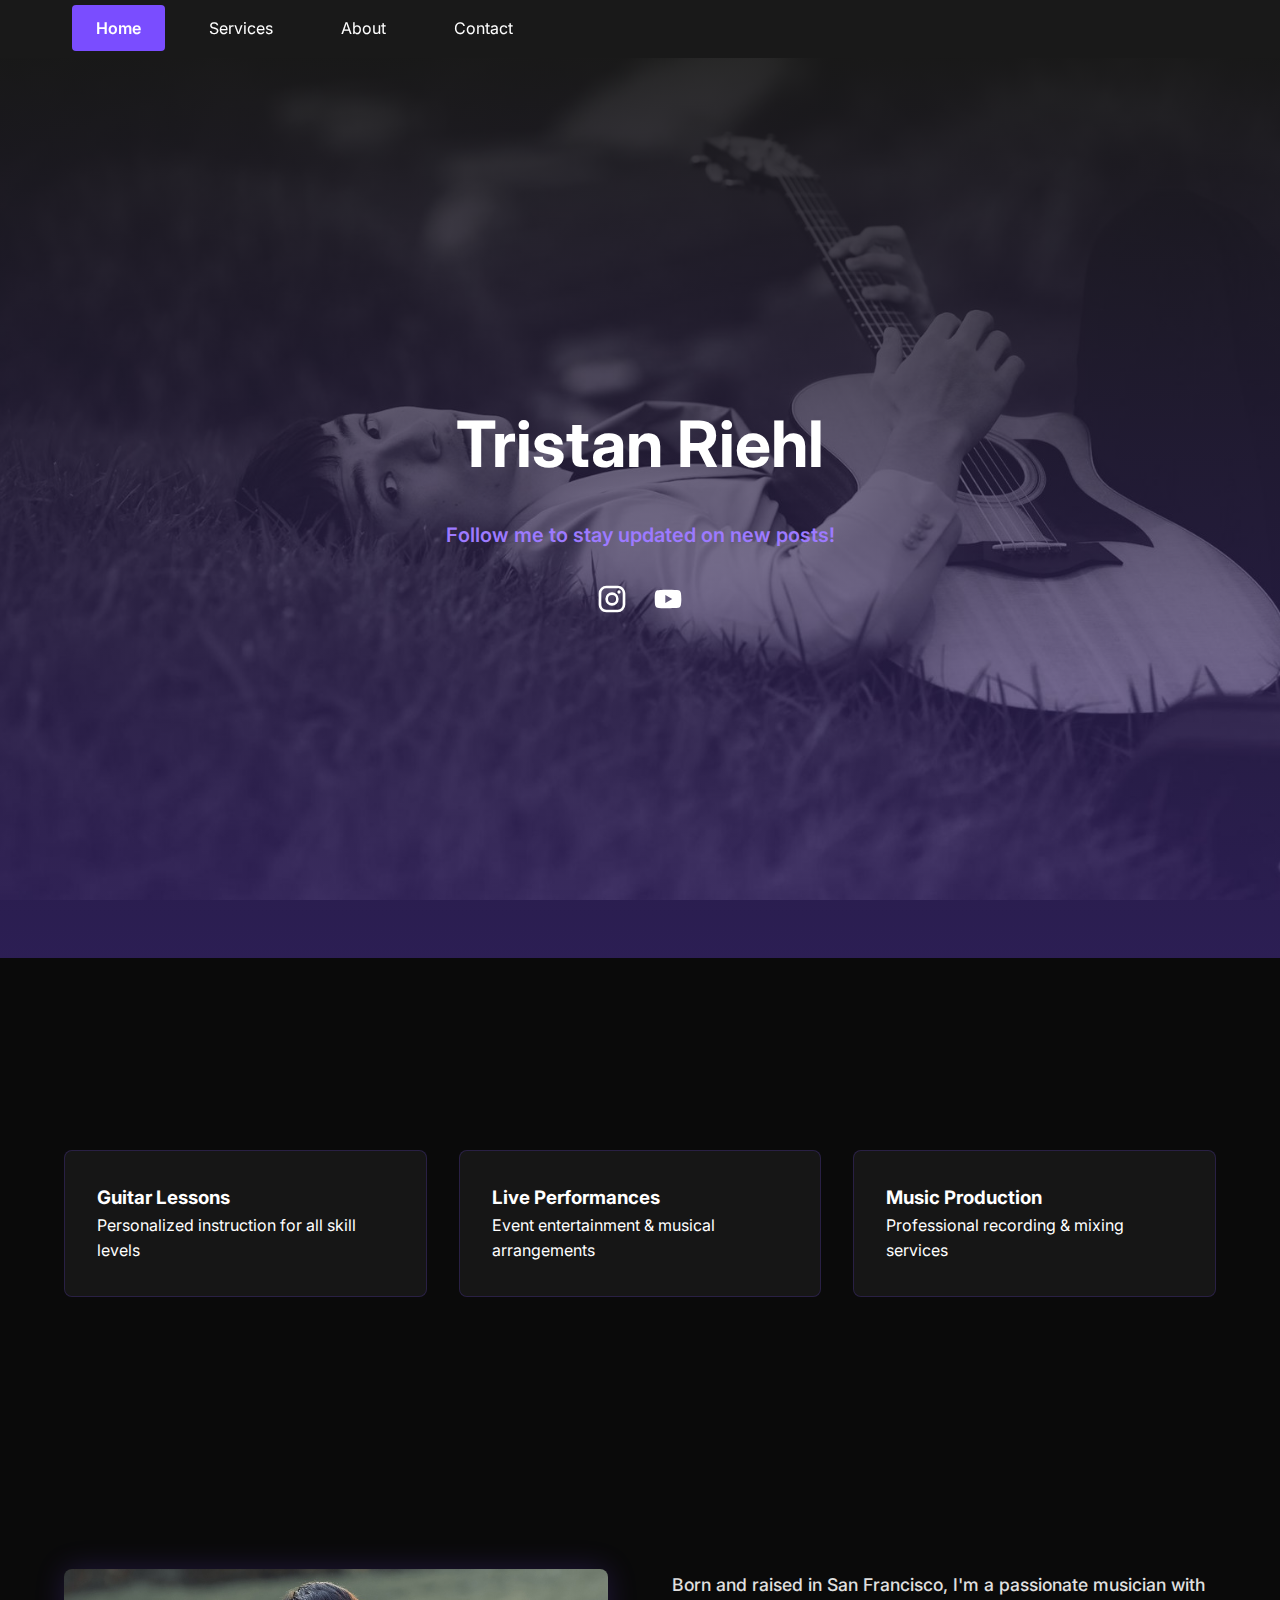
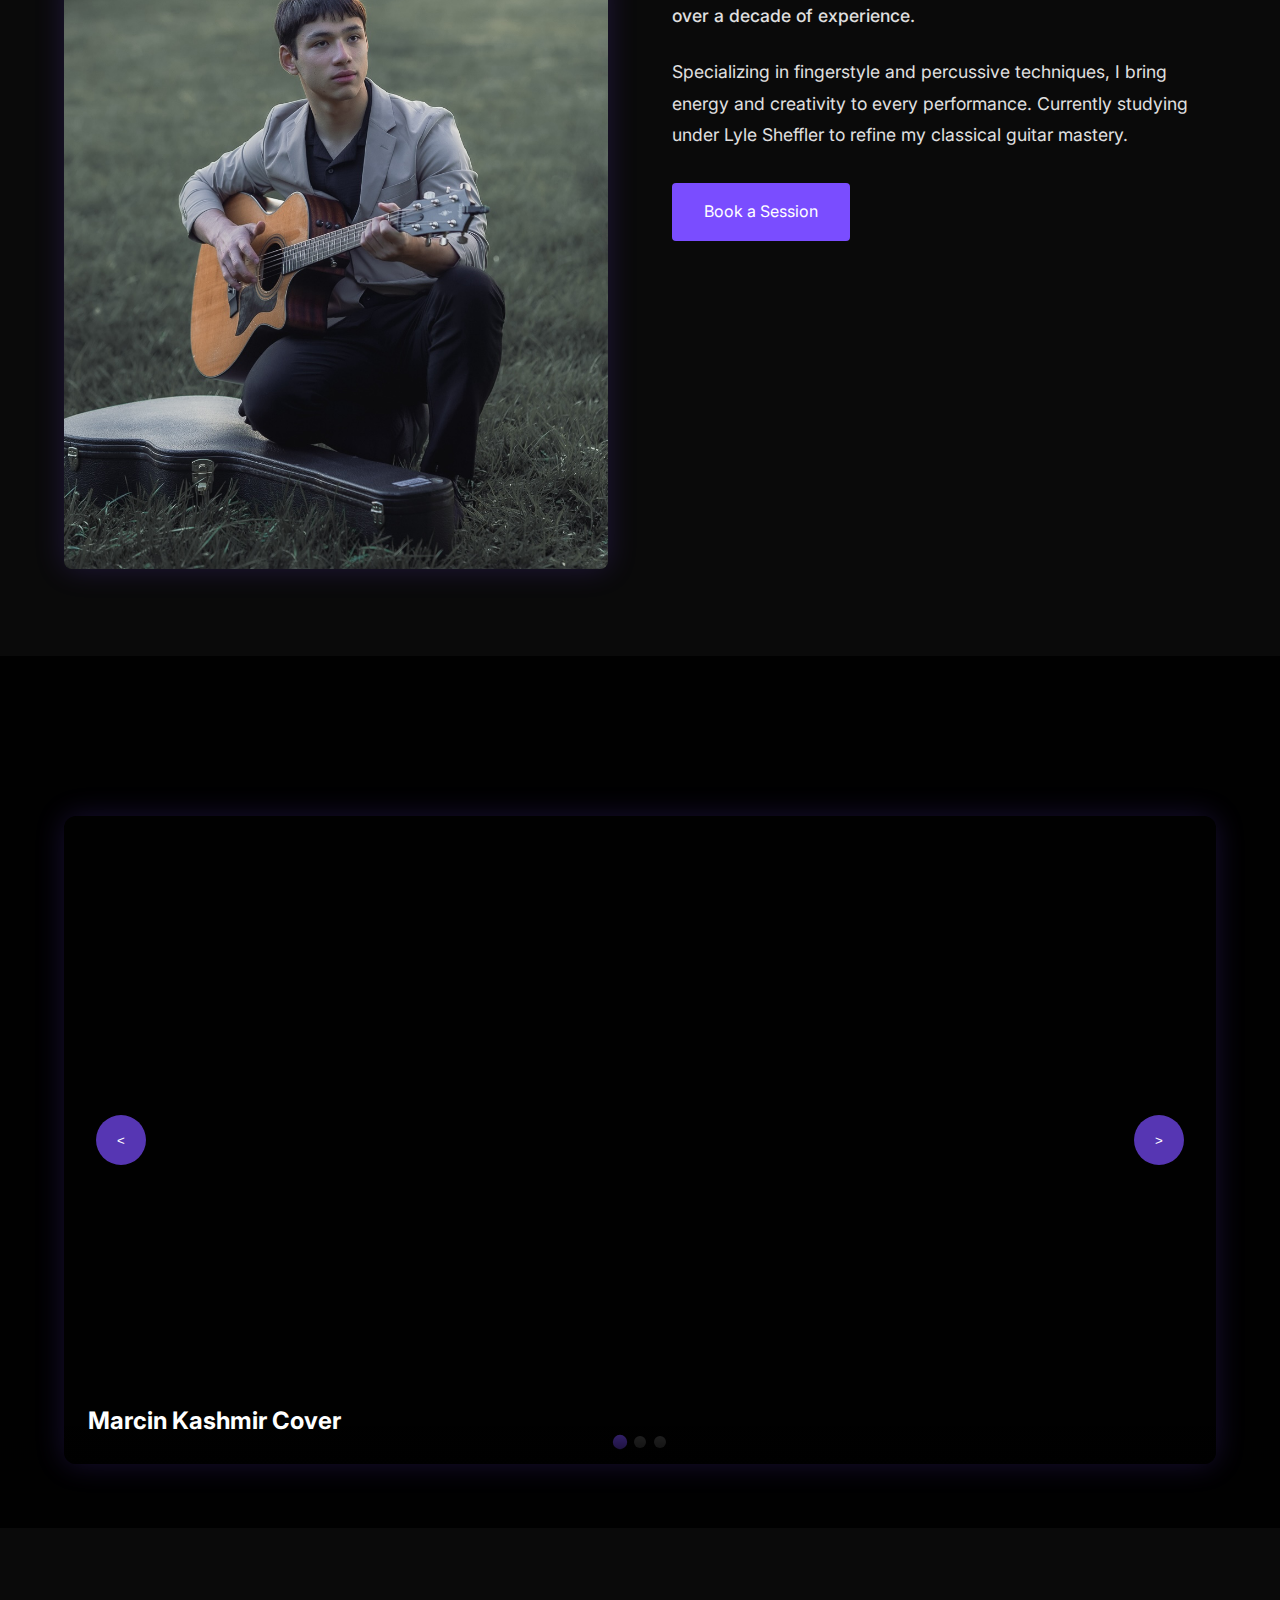
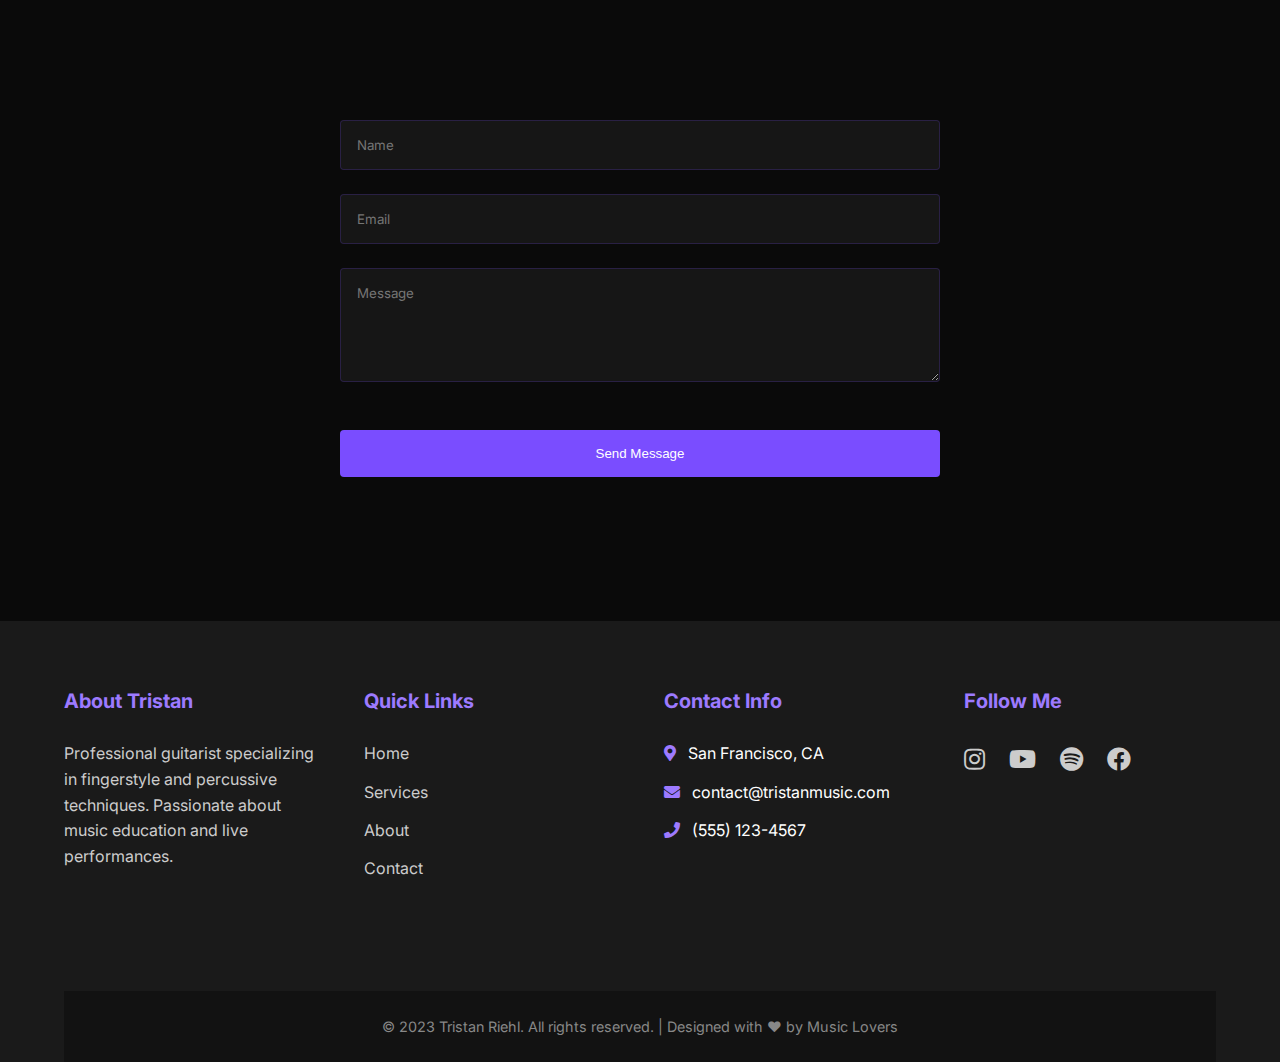
==== index.html @ ccfa89e6 "Update" ====
<!DOCTYPE html>
<html lang="en">

<head>
    <meta charset="UTF-8">
    <meta name="viewport" content="width=device-width, initial-scale=1.0">
    <title>Tristan Riehl - Professional Guitarist</title>
    <link rel="stylesheet" href="main.css">
    <link rel="preconnect" href="https://fonts.googleapis.com">
    <link rel="preconnect" href="https://fonts.gstatic.com" crossorigin>
    <link href="https://fonts.googleapis.com/css2?family=Inter:wght@300;400;600&display=swap" rel="stylesheet">
    <link rel="stylesheet" href="https://cdnjs.cloudflare.com/ajax/libs/font-awesome/5.15.4/css/all.min.css">
</head>

<body>
    <nav class="navbar">
        <a href="#home" class="active">Home</a>
        <a href="#services">Services</a>
        <a href="#about">About</a>
        <a href="#contact">Contact</a>
    </nav>

    <section id="home" class="header">
        <div class="header-content">
            <h1 class="animate-slide">Tristan Riehl</h1>
            <p class="follow-text">Follow me to stay updated on new posts!</p>
            <div class="social-links">
                <a href="#" aria-label="Instagram">
                    <svg class="social-icon" viewBox="0 0 24 24">
                        <path
                            d="M7.8 2h8.4C19.4 2 22 4.6 22 7.8v8.4a5.8 5.8 0 0 1-5.8 5.8H7.8C4.6 22 2 19.4 2 16.2V7.8A5.8 5.8 0 0 1 7.8 2m-.2 2A3.6 3.6 0 0 0 4 7.6v8.8C4 18.39 5.61 20 7.6 20h8.8a3.6 3.6 0 0 0 3.6-3.6V7.6C20 5.61 18.39 4 16.4 4zm9.65 1.5a1.25 1.25 0 1 1 0 2.5 1.25 1.25 0 0 1 0-2.5M12 7a5 5 0 0 1 5 5 5 5 0 0 1-5 5 5 5 0 0 1-5-5 5 5 0 0 1 5-5m0 2a3 3 0 0 0-3 3 3 3 0 0 0 3 3 3 3 0 0 0 3-3 3 3 0 0 0-3-3" />
                    </svg>
                </a>
                <a href="#" aria-label="YouTube">
                    <svg class="social-icon" viewBox="0 0 24 24">
                        <path
                            d="m10 15 5.19-3L10 9zm11.56-7.83c.13.47.22 1.1.28 1.9.07.8.1 1.49.1 2.09L22 12c0 2.19-.16 3.8-.44 4.83-.25.9-.83 1.48-1.73 1.73-.47.13-1.33.22-2.65.28-1.3.07-2.49.1-3.59.1L12 19c-4.19 0-6.8-.16-7.83-.44-.9-.25-1.48-.83-1.73-1.73-.13-.47-.22-1.1-.28-1.9-.07-.8-.1-1.49-.1-2.09L2 12c0-2.19.16-3.8.44-4.83.25-.9.83-1.48 1.73-1.73.47-.13 1.33-.22 2.65-.28 1.3-.07 2.49-.1 3.59-.1L12 5c4.19 0 6.8.16 7.83.44.9.25 1.48.83 1.73 1.73" />
                    </svg>
                </a>
            </div>
        </div>
    </section>

    <section id="services" class="services-section">
        <div class="section-content">
            <h2 class="animate-fade">Services</h2>
            <div class="services-grid">
                <div class="service-card">
                    <h3>Guitar Lessons</h3>
                    <p>Personalized instruction for all skill levels</p>
                </div>
                <div class="service-card">
                    <h3>Live Performances</h3>
                    <p>Event entertainment & musical arrangements</p>
                </div>
                <div class="service-card">
                    <h3>Music Production</h3>
                    <p>Professional recording & mixing services</p>
                </div>
            </div>
        </div>
    </section>

    <section id="about" class="about-section">
        <div class="section-content">
            <h2 class="animate-fade">About Me</h2>
            <div class="about-content">
                <div class="about-image">
                    <img src="src/LiveGuitar.jpg" alt="Professional Guitarist Performing">
                </div>
                <div class="about-text">
                    <p class="lead">Born and raised in San Francisco, I'm a passionate musician with over a decade of
                        experience.</p>
                    <p>Specializing in fingerstyle and percussive techniques, I bring energy and creativity to every
                        performance. Currently studying under Lyle Sheffler to refine my classical guitar mastery.</p>
                    <div class="cta-button">
                        <a href="#contact">Book a Session</a>
                    </div>
                </div>
            </div>
        </div>
    </section>

    <!-- Video Carousel Section -->
    <section class="carousel-section">
        <h2 class="section-heading">Performance Videos</h2>
        <div class="carousel-container">
            <div class="carousel-slide active">
                <div class="video-wrapper">
                    <iframe class="embedded-video" src="https://www.youtube.com/embed/yzMllYYr2EU?si=-cUeADYP3fhqumdi"
                        frameborder="0" allowfullscreen
                        allow="accelerometer; autoplay; encrypted-media; gyroscope; picture-in-picture">
                    </iframe>
                </div>
                <div class="slide-caption">
                    <h3>Marcin Kashmir Cover</h3>
                </div>
            </div>

            <div class="carousel-slide">
                <div class="video-wrapper">
                    <iframe class="embedded-video" src="https://www.youtube.com/embed/pTqiDFhpVgU?si=Qu2iM6P2HeTkHwIz"
                        frameborder="0" allowfullscreen
                        allow="accelerometer; autoplay; encrypted-media; gyroscope; picture-in-picture">
                    </iframe>
                </div>
                <div class="slide-caption">
                    <h3>Playing God School Project</h3>
                </div>
            </div>

            <div class="carousel-slide">
                <div class="video-wrapper">
                    <iframe class="embedded-video" src="https://www.youtube.com/embed/HVNc9b2Kd0c?si=pBHB2U40Aa-_kYTl"
                        frameborder="0" allowfullscreen
                        allow="accelerometer; autoplay; encrypted-media; gyroscope; picture-in-picture">
                    </iframe>
                </div>
                <div class="slide-caption">
                    <h3>Vals Venezolano No. 2 by Antonio Lauro</h3>
                </div>
            </div>

            <!-- Navigation Buttons -->
            <button class="carousel-prev">&lt;</button>
            <button class="carousel-next">&gt;</button>

            <!-- Indicators -->
            <div class="carousel-indicators">
                <span class="indicator active"></span>
                <span class="indicator"></span>
                <span class="indicator"></span>
            </div>
        </div>
    </section>

    <script>
        // Video Carousel Functionality
        let currentSlide = 0;
        const slides = document.querySelectorAll('.carousel-slide');
        const indicators = document.querySelectorAll('.indicator');

        function showSlide(n) {
            // Pause all videos
            document.querySelectorAll('.carousel-video').forEach(video => video.pause());

            slides.forEach(slide => slide.classList.remove('active'));
            indicators.forEach(indicator => indicator.classList.remove('active'));

            currentSlide = (n + slides.length) % slides.length;
            slides[currentSlide].classList.add('active');
            indicators[currentSlide].classList.add('active');

            // Autoplay current video
            const currentVideo = slides[currentSlide].querySelector('video');
            if (currentVideo) {
                currentVideo.play().catch(error => {
                    // Handle autoplay restrictions
                    console.log('Video autoplay prevented:', error);
                });
            }
        }

        document.querySelector('.carousel-prev').addEventListener('click', () => showSlide(currentSlide - 1));
        document.querySelector('.carousel-next').addEventListener('click', () => showSlide(currentSlide + 1));

        // Auto-advance only if no video is playing
        setInterval(() => {
            const activeVideo = document.querySelector('.carousel-slide.active video');
            if (!activeVideo || activeVideo.paused) {
                showSlide(currentSlide + 1);
            }
        }, 8000);

        // Add click handlers for embedded iframes
        document.querySelectorAll('.embedded-video').forEach(iframe => {
            iframe.addEventListener('click', () => {
                const src = iframe.src;
                iframe.src = src.includes('?') ? `${src}&autoplay=1` : `${src}?autoplay=1`;
            });
        });
    </script>

    <section id="contact" class="contact-section">
        <div class="section-content">
            <h2 class="animate-fade">Get in Touch</h2>
            <form class="contact-form" action="https://formspree.io/f/xovjwkre" method="POST">
                <input type="text" name="name" placeholder="Name" required>
                <input type="email" name="_replyto" placeholder="Email" required>
                <textarea name="message" placeholder="Message" rows="5" required></textarea>

                <!-- Add honeypot field for spam protection -->
                <input type="text" name="_gotcha" style="display:none">

                <!-- Add reCAPTCHA (optional but recommended) -->
                <div class="g-recaptcha" data-sitekey="6LceysoqAAAAAO_xqo1X97CfE-18qZqw8ZkL4O49"></div>

                <button type="submit">Send Message</button>

                <!-- Success/Error messages -->
                <div class="form-messages"></div>
            </form>

            <!-- Add reCAPTCHA script -->
            <script src="https://www.google.com/recaptcha/api.js" async defer></script>
            <script>// Add this to your existing script
                document.querySelector('.contact-form').addEventListener('submit', async (e) => {
                    e.preventDefault();
                    const form = e.target;
                    const messages = form.querySelector('.form-messages');
                    messages.style.display = 'none';

                    try {
                        const response = await fetch(form.action, {
                            method: 'POST',
                            body: new FormData(form),
                            headers: {
                                'Accept': 'application/json'
                            }
                        });

                        if (response.ok) {
                            form.reset();
                            messages.textContent = 'Message sent successfully!';
                            messages.classList.remove('error');
                            messages.classList.add('success');
                            messages.style.display = 'block';

                            // Reset reCAPTCHA
                            if (typeof grecaptcha !== 'undefined') {
                                grecaptcha.reset();
                            }
                        } else {
                            throw new Error('Form submission failed');
                        }
                    } catch (error) {
                        messages.textContent = 'Oops! There was a problem sending your message. Please try again.';
                        messages.classList.remove('success');
                        messages.classList.add('error');
                        messages.style.display = 'block';
                    }
                });</script>
        </div>
    </section>

    <!-- Footer -->
    <footer class="site-footer">
        <div class="footer-content">
            <div class="footer-section">
                <h4>About Tristan</h4>
                <p>Professional guitarist specializing in fingerstyle and percussive techniques. Passionate about music
                    education and live performances.</p>
            </div>

            <div class="footer-section">
                <h4>Quick Links</h4>
                <ul>
                    <li><a href="#home">Home</a></li>
                    <li><a href="#services">Services</a></li>
                    <li><a href="#about">About</a></li>
                    <li><a href="#contact">Contact</a></li>
                </ul>
            </div>

            <div class="footer-section">
                <h4>Contact Info</h4>
                <ul>
                    <li><i class="fas fa-map-marker-alt"></i> San Francisco, CA</li>
                    <li><i class="fas fa-envelope"></i> contact@tristanmusic.com</li>
                    <li><i class="fas fa-phone"></i> (555) 123-4567</li>
                </ul>
            </div>

            <div class="footer-section">
                <h4>Follow Me</h4>
                <div class="social-icons">
                    <a href="#"><i class="fab fa-instagram"></i></a>
                    <a href="#"><i class="fab fa-youtube"></i></a>
                    <a href="#"><i class="fab fa-spotify"></i></a>
                    <a href="#"><i class="fab fa-facebook"></i></a>
                </div>
            </div>
        </div>

        <div class="footer-bottom">
            <p>&copy; 2023 Tristan Riehl. All rights reserved. | Designed with ♥ by Music Lovers</p>
        </div>
    </footer>

    <!-- Carousel Script -->
    <script>
        // Basic Carousel Functionality
        let currentSlide = 0;
        const slides = document.querySelectorAll('.carousel-slide');
        const indicators = document.querySelectorAll('.indicator');

        function showSlide(n) {
            slides.forEach(slide => slide.classList.remove('active'));
            indicators.forEach(indicator => indicator.classList.remove('active'));

            currentSlide = (n + slides.length) % slides.length;
            slides[currentSlide].classList.add('active');
            indicators[currentSlide].classList.add('active');
        }

        document.querySelector('.carousel-prev').addEventListener('click', () => showSlide(currentSlide - 1));
        document.querySelector('.carousel-next').addEventListener('click', () => showSlide(currentSlide + 1));

        // Auto-advance every 5 seconds
        setInterval(() => showSlide(currentSlide + 1), 5000);
    </script>

    <!-- Add Font Awesome for icons -->
    <script>
        // Smooth scroll for navigation links
        document.querySelectorAll('a[href^="#"]').forEach(anchor => {
            anchor.addEventListener('click', function (e) {
                e.preventDefault();
                document.querySelector(this.getAttribute('href')).scrollIntoView({
                    behavior: 'smooth'
                });
            });
        });

        // Animation trigger on scroll
        const observer = new IntersectionObserver((entries) => {
            entries.forEach(entry => {
                if (entry.isIntersecting) {
                    entry.target.classList.add('animate');
                }
            });
        }, { threshold: 0.1 });

        document.querySelectorAll('.animate-fade, .animate-slide').forEach((el) => {
            observer.observe(el);
        });
    </script>
</body>

</html>
---- main.css ----
/* main.css */
:root {
    --primary-color: #1a1a1a;
    --secondary-color: #7a4dff;
    --accent-color: #9d7aff;
    --text-color: #ffffff;
    --background-dark: #0a0a0a;
    --transition-speed: 0.4s;
}

* {
    margin: 0;
    padding: 0;
    box-sizing: border-box;
}

html {
    scroll-behavior: smooth;
}

body {
    font-family: 'Inter', sans-serif;
    line-height: 1.6;
    color: var(--text-color);
    background-color: var(--background-dark);
}

.navbar {
    background-color: rgba(26, 26, 26, 0.95);
    padding: 1rem 5%;
    position: sticky;
    top: 0;
    z-index: 1000;
    backdrop-filter: blur(10px);
}

.navbar a {
    color: var(--text-color);
    text-decoration: none;
    padding: 0.8rem 1.5rem;
    margin: 0 0.5rem;
    border-radius: 4px;
    transition: all var(--transition-speed) ease;
}

.navbar a:hover {
    background-color: rgba(122, 77, 255, 0.2);
}

.navbar a.active {
    background-color: var(--secondary-color);
    font-weight: 600;
}

.header {
    background: linear-gradient(rgba(26, 26, 26, 0.9), rgba(122, 77, 255, 0.3)),
                url('src/Grassguitar.jpeg') center/cover fixed;
    height: 100vh;
    display: flex;
    align-items: center;
    justify-content: center;
    text-align: center;
}

.header-content h1 {
    font-size: 4rem;
    margin-bottom: 1.5rem;
    opacity: 0;
    transform: translateY(30px);
}

.header-content h1.animate {
    opacity: 1;
    transform: translateY(0);
    transition: all 0.8s ease-out;
}

.follow-text {
    font-size: 1.25rem;
    margin-bottom: 2rem;
    color: var(--accent-color);
    font-weight: 600;
}

.social-links {
    display: flex;
    gap: 1.5rem;
    justify-content: center;
}

.social-icon {
    width: 32px;
    height: 32px;
    fill: var(--text-color);
    transition: all var(--transition-speed) ease;
}

.social-icon:hover {
    fill: var(--secondary-color);
    transform: translateY(-3px);
}

.services-section, .about-section, .contact-section {
    padding: 5rem 5%;
}

.section-content {
    max-width: 1200px;
    margin: 0 auto;
}

h2 {
    font-size: 2.5rem;
    margin-bottom: 3rem;
    opacity: 0;
    transform: translateY(20px);
}

h2.animate {
    opacity: 1;
    transform: translateY(0);
    transition: all 0.6s ease-out 0.2s;
}

.services-grid {
    display: grid;
    grid-template-columns: repeat(auto-fit, minmax(300px, 1fr));
    gap: 2rem;
}

.service-card {
    background: rgba(255, 255, 255, 0.05);
    padding: 2rem;
    border-radius: 8px;
    border: 1px solid rgba(122, 77, 255, 0.2);
    transition: transform var(--transition-speed) ease;
}

.service-card:hover {
    transform: translateY(-5px);
}

.about-content {
    display: grid;
    grid-template-columns: 1fr 1fr;
    gap: 4rem;
}

.about-image img {
    width: 100%;
    height: 600px;
    object-fit: cover;
    border-radius: 8px;
    box-shadow: 0 0 30px rgba(122, 77, 255, 0.2);
}

.about-text p {
    margin-bottom: 1.5rem;
    font-size: 1.1rem;
    line-height: 1.8;
    color: #e0e0e0;
}

.lead {
    font-size: 1.25rem;
    font-weight: 500;
    color: var(--accent-color);
}

.cta-button {
    margin-top: 2rem;
}

.cta-button a {
    display: inline-block;
    padding: 1rem 2rem;
    background-color: var(--secondary-color);
    color: white;
    text-decoration: none;
    border-radius: 4px;
    transition: all var(--transition-speed) ease;
}

.cta-button a:hover {
    background-color: var(--accent-color);
    transform: translateY(-2px);
}

.contact-form {
    max-width: 600px;
    margin: 0 auto;
    display: flex;
    flex-direction: column;
    gap: 1.5rem;
}

.contact-form input,
.contact-form textarea {
    padding: 1rem;
    background: rgba(255, 255, 255, 0.05);
    border: 1px solid rgba(122, 77, 255, 0.2);
    color: var(--text-color);
    border-radius: 4px;
    font-family: inherit;
}

.contact-form button {
    padding: 1rem 2rem;
    background-color: var(--secondary-color);
    color: white;
    border: none;
    border-radius: 4px;
    cursor: pointer;
    transition: all var(--transition-speed) ease;
}

.contact-form button:hover {
    background-color: var(--accent-color);
    transform: translateY(-2px);
}

@media (max-width: 768px) {
    .about-content {
        grid-template-columns: 1fr;
        gap: 2rem;
    }
    
    .header-content h1 {
        font-size: 2.5rem;
    }
    
    .navbar {
        padding: 1rem;
    }
    
    .about-image img {
        height: 400px;
    }
}

/* Carousel Styles */
.carousel-section {
    padding: 4rem 5%;
    background: rgba(0, 0, 0, 0.8);
}

.section-heading {
    text-align: center;
    font-size: 2.5rem;
    margin-bottom: 2rem;
    color: var(--accent-color);
}

.carousel-container {
    max-width: 1200px;
    margin: 0 auto;
    position: relative;
    overflow: hidden;
    border-radius: 12px;
    box-shadow: 0 0 30px rgba(122, 77, 255, 0.2);
}

.carousel-slide {
    display: none;
    position: relative;
}

.carousel-slide.active {
    display: block;
}

.carousel-slide img {
    width: 100%;
    height: 600px;
    object-fit: cover;
    vertical-align: middle;
}

.slide-caption {
    position: absolute;
    bottom: 0;
    left: 0;
    right: 0;
    padding: 2rem;
    background: linear-gradient(transparent, rgba(0, 0, 0, 0.9));
    color: white;
}

.slide-caption h3 {
    font-size: 1.5rem;
    margin: 0;
}

.carousel-prev,
.carousel-next {
    position: absolute;
    top: 50%;
    transform: translateY(-50%);
    background: rgba(122, 77, 255, 0.5);
    border: none;
    color: white;
    padding: 1rem;
    cursor: pointer;
    transition: all var(--transition-speed) ease;
    width: 50px;
    height: 50px;
    border-radius: 50%;
    display: flex;
    align-items: center;
    justify-content: center;
}

.carousel-prev:hover,
.carousel-next:hover {
    background: var(--secondary-color);
}

.carousel-prev {
    left: 2rem;
}

.carousel-next {
    right: 2rem;
}

.carousel-indicators {
    position: absolute;
    bottom: 1rem;
    left: 50%;
    transform: translateX(-50%);
    display: flex;
    gap: 0.5rem;
}

.indicator {
    width: 12px;
    height: 12px;
    border-radius: 50%;
    background: rgba(255, 255, 255, 0.3);
    cursor: pointer;
    transition: all var(--transition-speed) ease;
}

.indicator.active {
    background: var(--secondary-color);
    transform: scale(1.2);
}

/* Footer Styles */
.site-footer {
    background: var(--primary-color);
    padding: 4rem 5% 0;
    margin-top: 4rem;
}

.footer-content {
    max-width: 1200px;
    margin: 0 auto;
    display: grid;
    grid-template-columns: repeat(auto-fit, minmax(250px, 1fr));
    gap: 3rem;
    padding-bottom: 3rem;
}

.footer-section h4 {
    color: var(--accent-color);
    margin-bottom: 1.5rem;
    font-size: 1.25rem;
}

.footer-section p {
    color: #cccccc;
    line-height: 1.6;
}

.footer-section ul {
    list-style: none;
    padding: 0;
}

.footer-section li {
    margin-bottom: 0.8rem;
}

.footer-section a {
    color: #cccccc;
    text-decoration: none;
    transition: color var(--transition-speed) ease;
}

.footer-section a:hover {
    color: var(--secondary-color);
}

.social-icons {
    display: flex;
    gap: 1.5rem;
    margin-top: 1rem;
}

.social-icons a {
    font-size: 1.5rem;
    color: #cccccc;
    transition: color var(--transition-speed) ease;
}

.social-icons a:hover {
    color: var(--secondary-color);
}

.footer-bottom {
    background: rgba(0, 0, 0, 0.3);
    text-align: center;
    padding: 1.5rem;
    margin-top: 3rem;
}

.footer-bottom p {
    margin: 0;
    color: #888888;
    font-size: 0.9rem;
}

.fa-map-marker-alt,
.fa-envelope,
.fa-phone {
    margin-right: 0.5rem;
    color: var(--accent-color);
}

/* Responsive Design */
@media (max-width: 768px) {
    .carousel-slide img {
        height: 400px;
    }
    
    .footer-content {
        grid-template-columns: 1fr;
        text-align: center;
    }
    
    .social-icons {
        justify-content: center;
    }
    
    .carousel-prev,
    .carousel-next {
        width: 40px;
        height: 40px;
        padding: 0.8rem;
    }
}

 /* Video Carousel Styles */
 .carousel-section {
    padding: 4rem 5%;
    background: rgba(0, 0, 0, 0.9);
}

.video-wrapper {
    position: relative;
    padding-top: 56.25%;
    /* 16:9 Aspect Ratio */
    height: 0;
    overflow: hidden;
}

.carousel-video,
.embedded-video {
    position: absolute;
    top: 0;
    left: 0;
    width: 100%;
    height: 100%;
    border: none;
}

.carousel-video {
    object-fit: cover;
}

.slide-caption {
    position: absolute;
    bottom: 0;
    left: 0;
    right: 0;
    padding: 1.5rem;
    background: linear-gradient(transparent, rgba(0, 0, 0, 0.9));
    color: white;
    z-index: 2;
}

/* Pause/Play Controls */
.video-controls {
    position: absolute;
    top: 50%;
    left: 50%;
    transform: translate(-50%, -50%);
    z-index: 3;
}

.video-controls button {
    background: rgba(122, 77, 255, 0.7);
    border: none;
    color: white;
    padding: 1rem;
    border-radius: 50%;
    cursor: pointer;
    transition: all 0.3s ease;
}

.video-controls button:hover {
    background: var(--secondary-color);
    transform: scale(1.1);
}

/* Carousel Navigation Adjustments */
.carousel-prev,
.carousel-next {
    z-index: 4;
    background: rgba(122, 77, 255, 0.7);
}

.carousel-prev:hover,
.carousel-next:hover {
    background: var(--secondary-color);
}

.form-messages {
    margin-top: 1rem;
    padding: 1rem;
    border-radius: 4px;
    display: none;
}

.form-messages.success {
    background: #d4edda;
    color: #155724;
    border: 1px solid #c3e6cb;
}

.form-messages.error {
    background: #f8d7da;
    color: #721c24;
    border: 1px solid #f5c6cb;
}
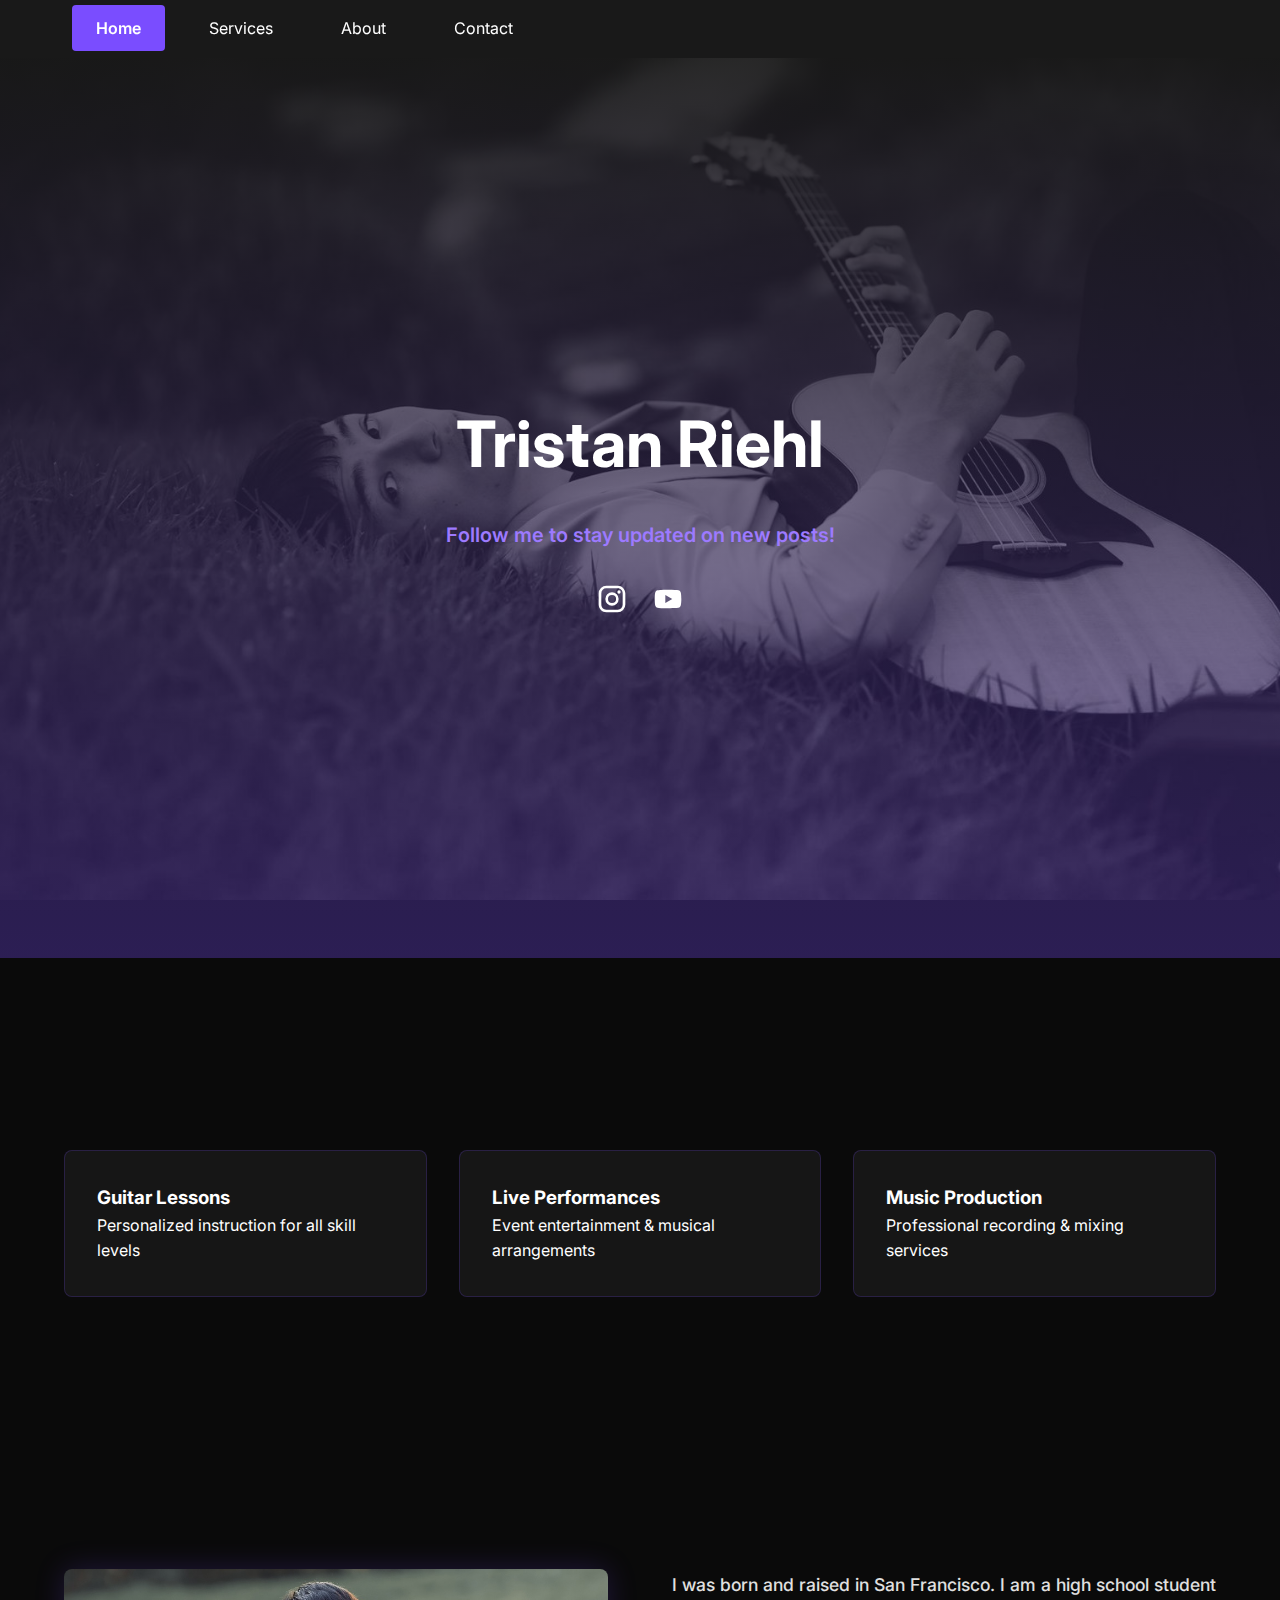
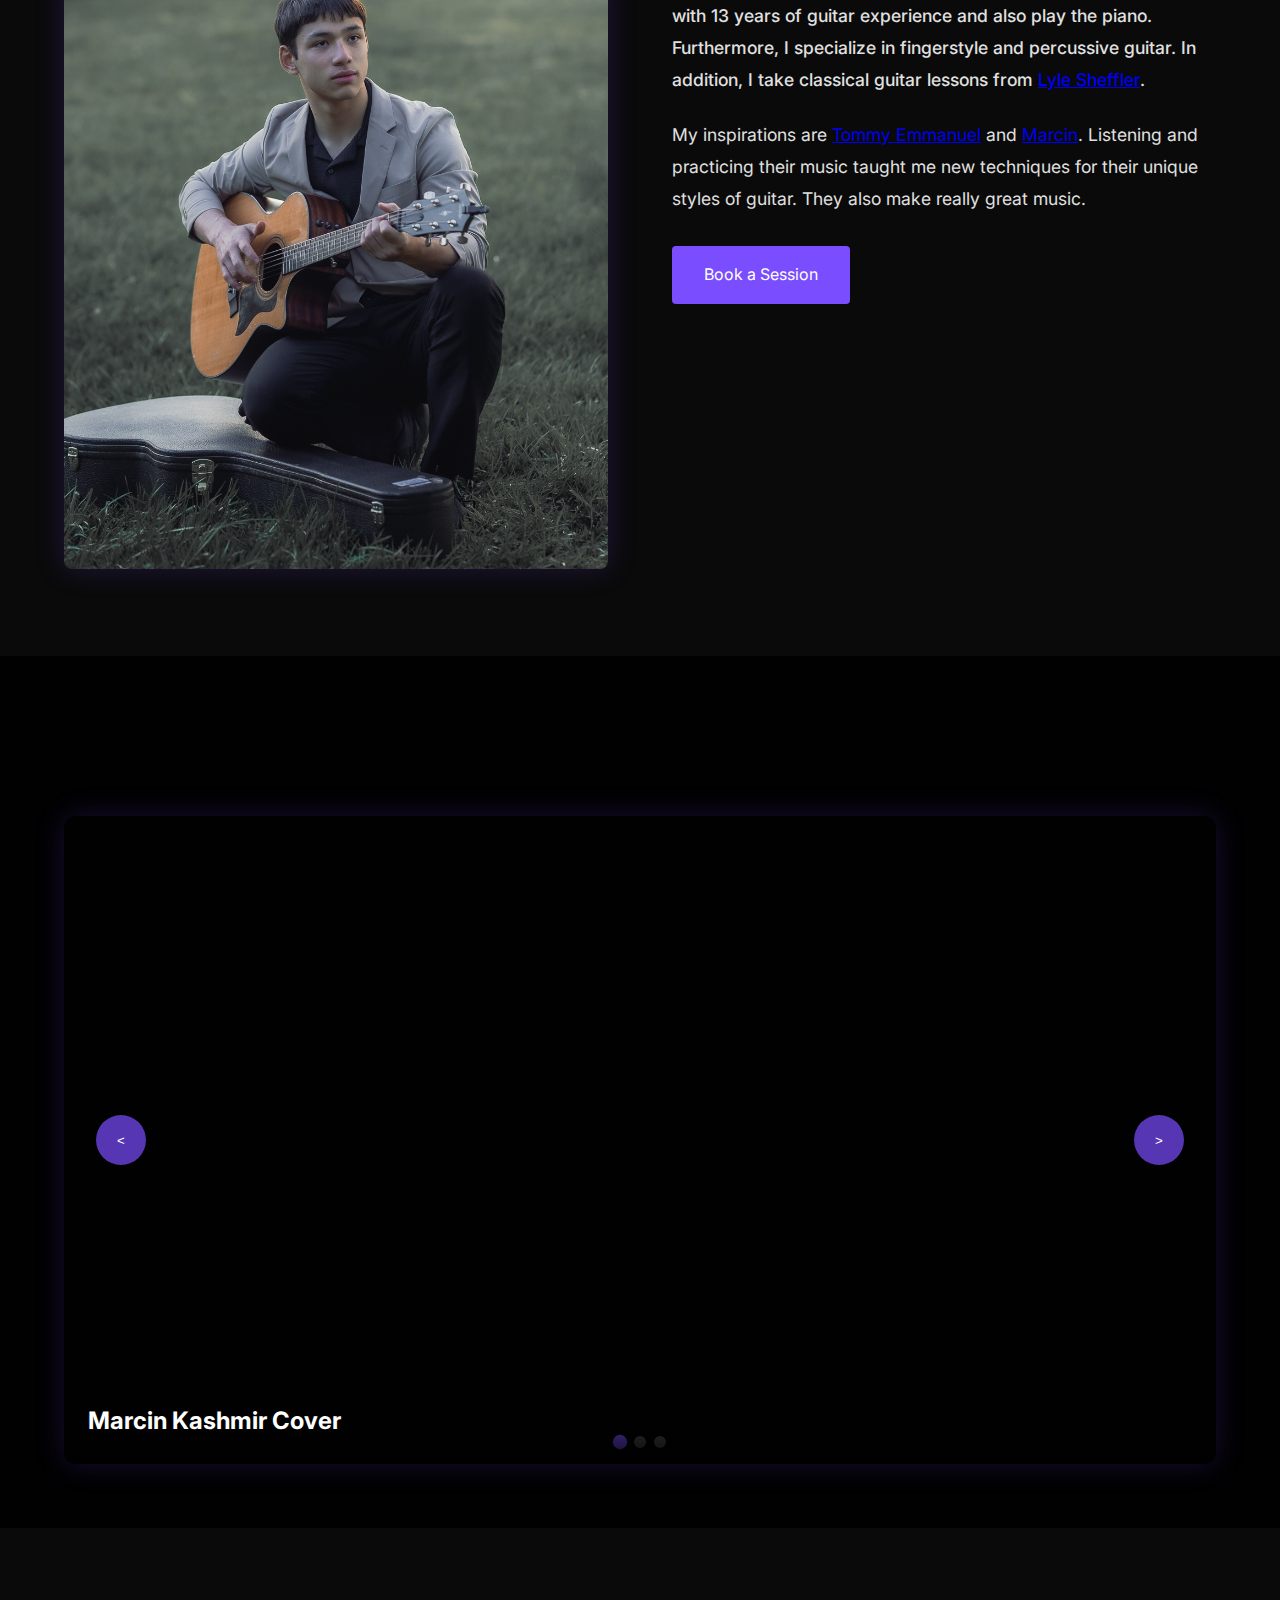
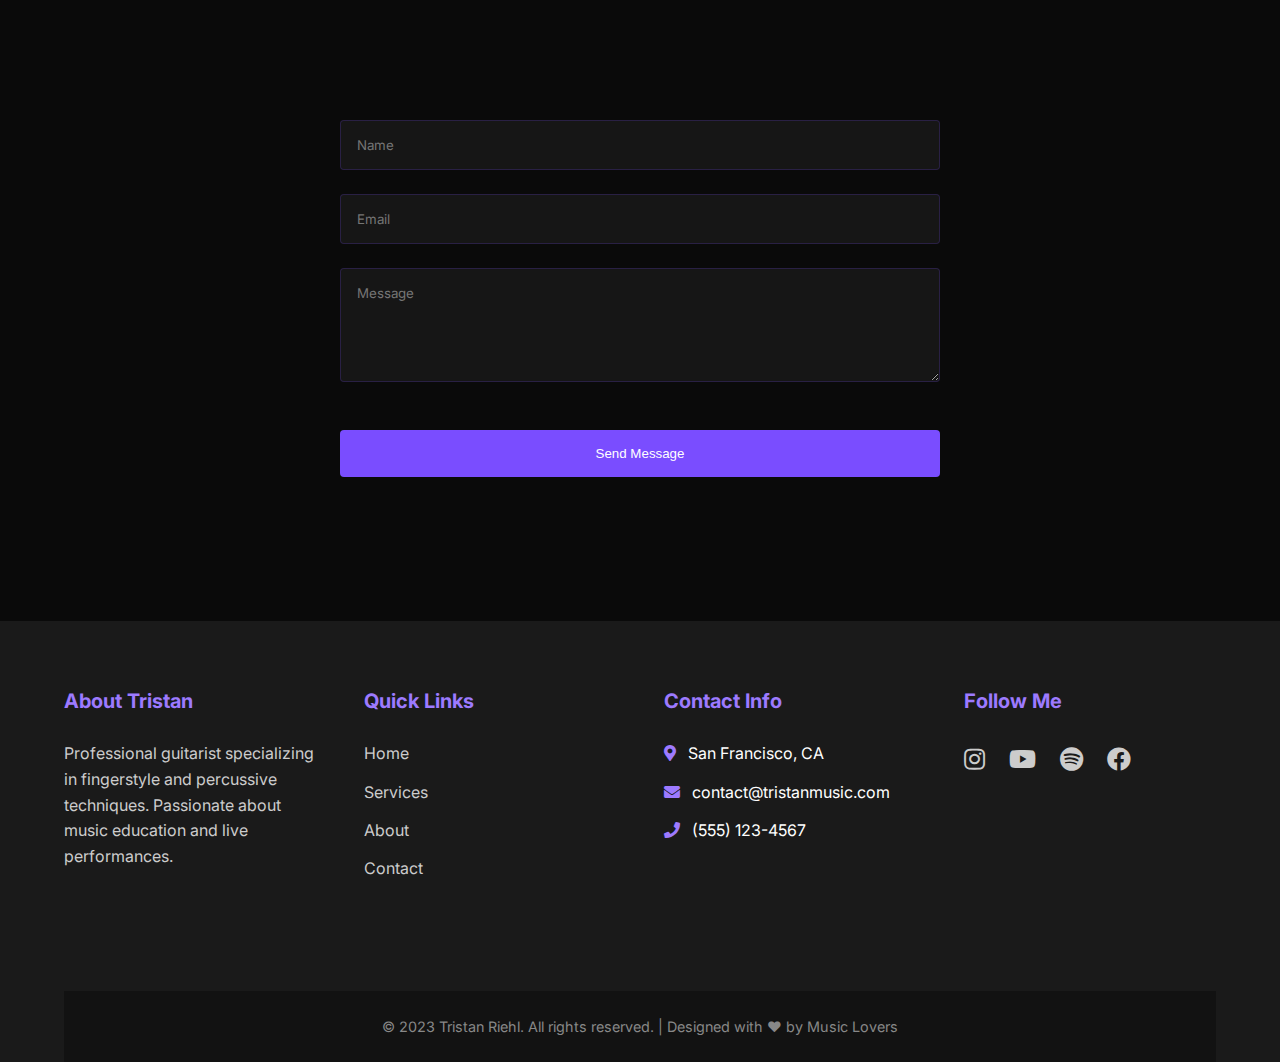
==== commit d5b8f516: "Update index.html" ====
--- a/index.html
+++ b/index.html
@@ -69,10 +69,13 @@
                     <img src="src/LiveGuitar.jpg" alt="Professional Guitarist Performing">
                 </div>
                 <div class="about-text">
-                    <p class="lead">Born and raised in San Francisco, I'm a passionate musician with over a decade of
-                        experience.</p>
-                    <p>Specializing in fingerstyle and percussive techniques, I bring energy and creativity to every
-                        performance. Currently studying under Lyle Sheffler to refine my classical guitar mastery.</p>
+                    <p class="lead">I was born and raised in San Francisco. I am a high school student with 13 years of
+                        guitar experience and also play the piano. Furthermore, I specialize in fingerstyle and
+                        percussive guitar. In addition, I take classical guitar lessons from <a href="https://lylesheffler.com/">Lyle Sheffler</a>.
+                    </p>
+                    <p>My inspirations are <a href="https://tommyemmanuel.com/">Tommy Emmanuel</a> and <a href="https://marcinofficial.com/">Marcin</a>. Listening and practicing their music taught me new
+                        techniques for their unique styles of guitar. They also make really great music.
+                    </p>
                     <div class="cta-button">
                         <a href="#contact">Book a Session</a>
                     </div>
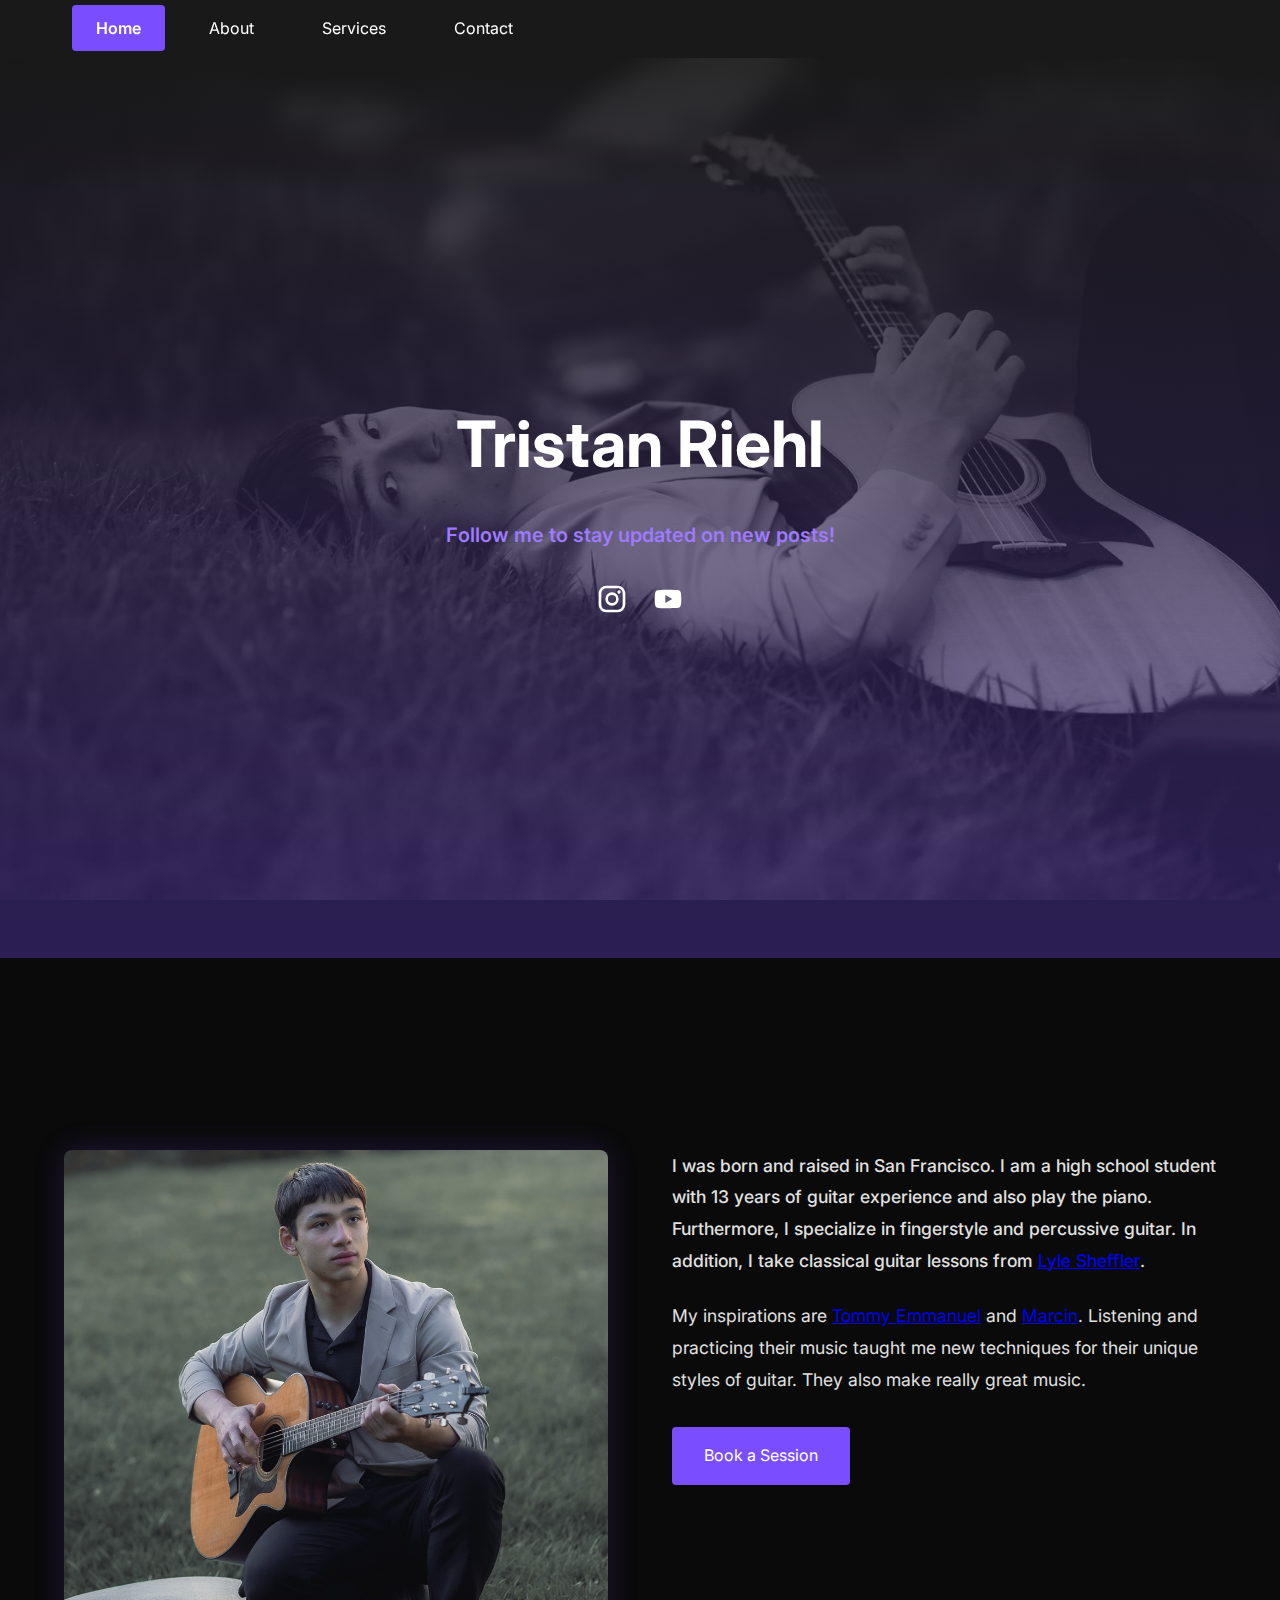
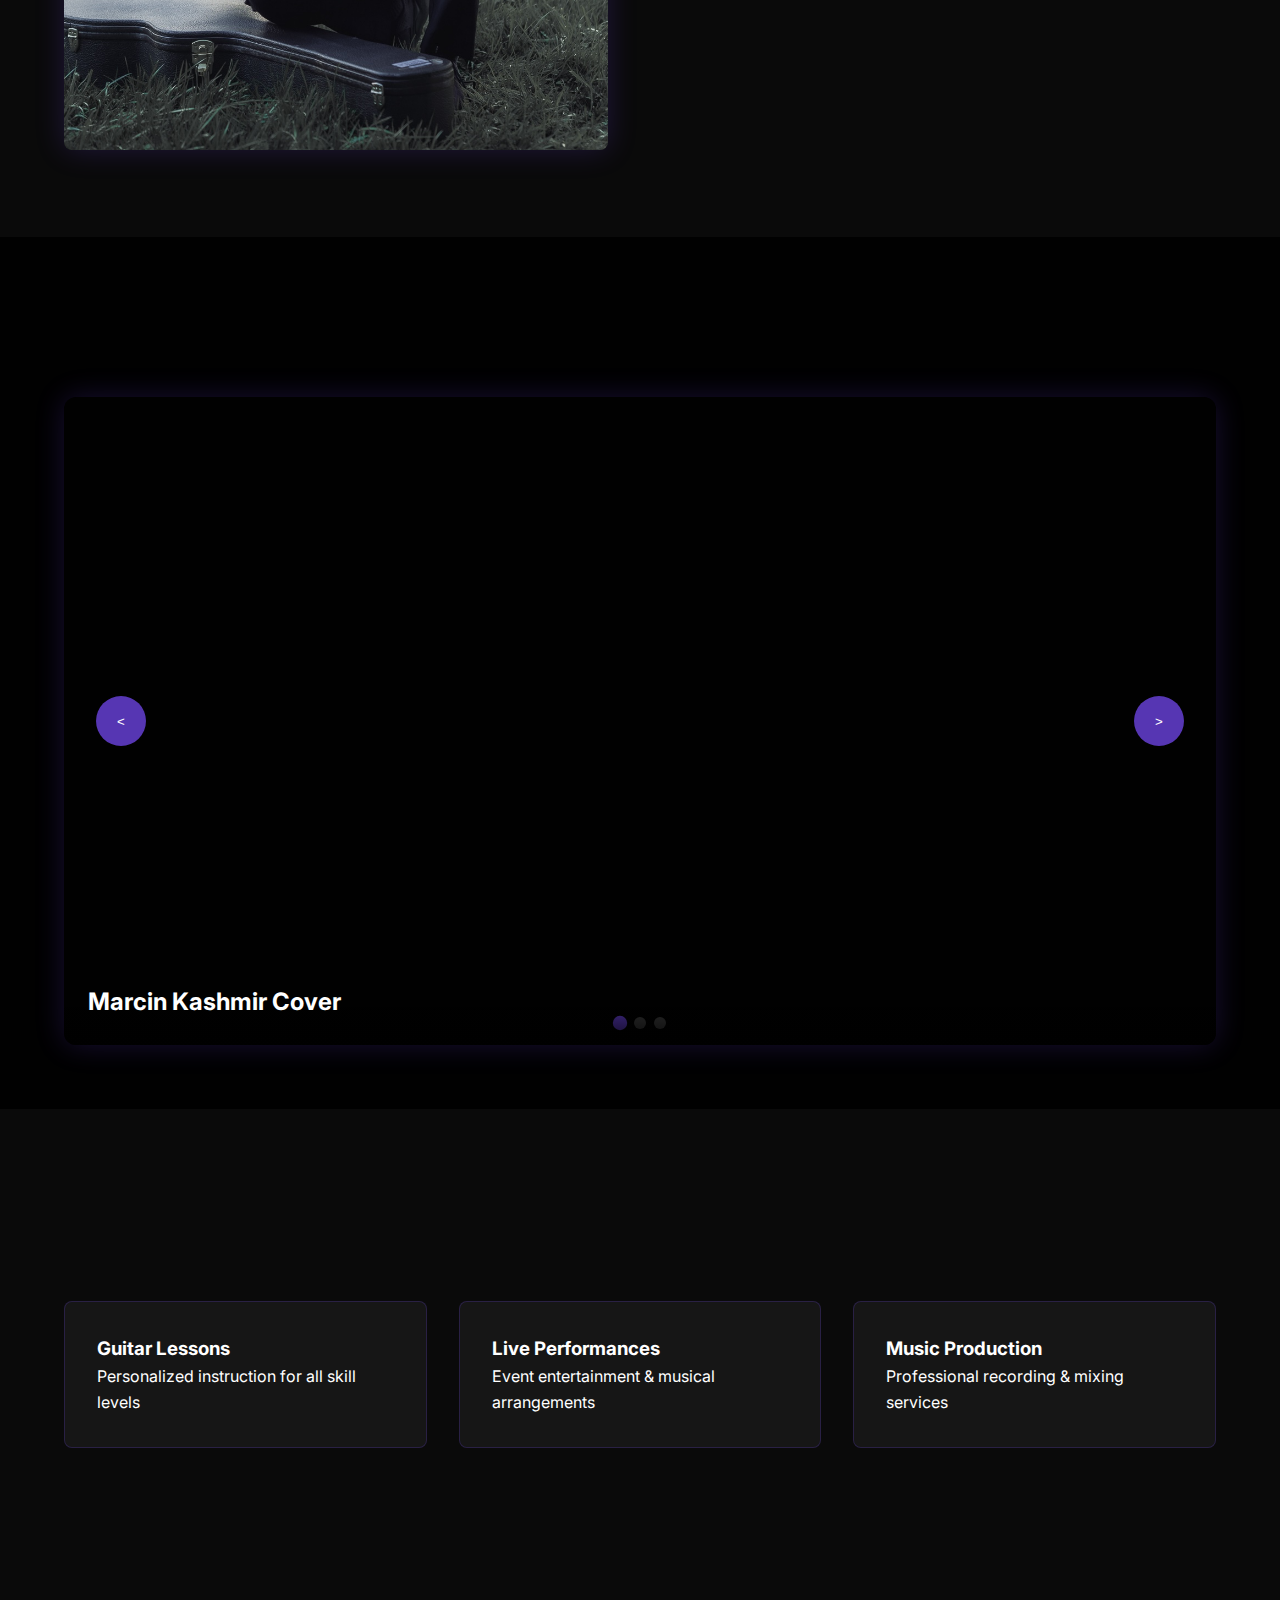
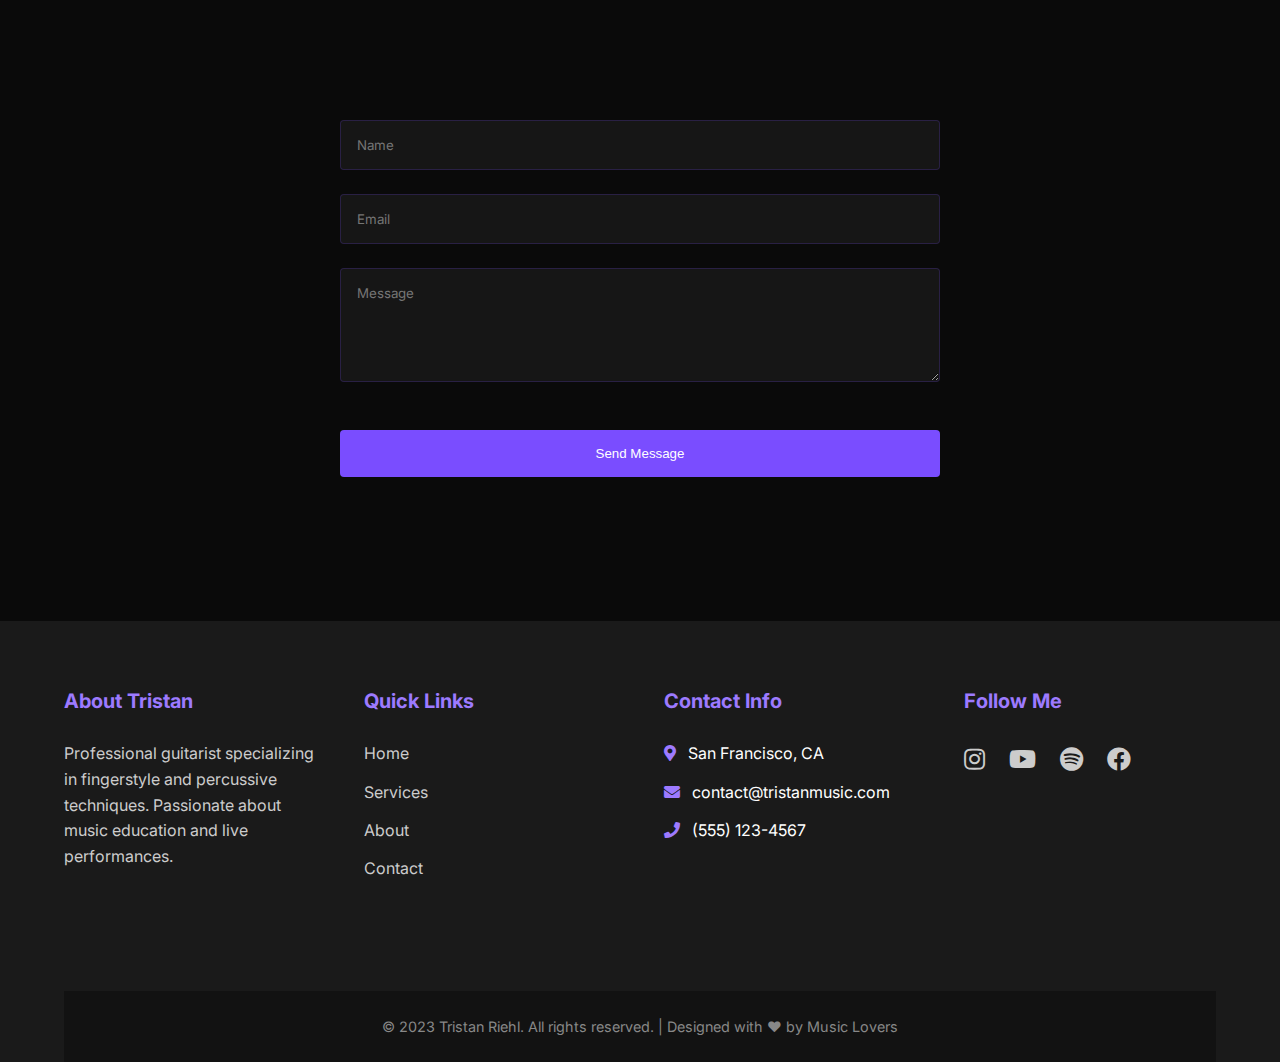
==== commit b6339ba5: "Update index.html" ====
--- a/index.html
+++ b/index.html
@@ -15,8 +15,8 @@
 <body>
     <nav class="navbar">
         <a href="#home" class="active">Home</a>
+        <a href="#about">About</a>
         <a href="#services">Services</a>
-        <a href="#about">About</a>
         <a href="#contact">Contact</a>
     </nav>
 
@@ -41,25 +41,7 @@
         </div>
     </section>
 
-    <section id="services" class="services-section">
-        <div class="section-content">
-            <h2 class="animate-fade">Services</h2>
-            <div class="services-grid">
-                <div class="service-card">
-                    <h3>Guitar Lessons</h3>
-                    <p>Personalized instruction for all skill levels</p>
-                </div>
-                <div class="service-card">
-                    <h3>Live Performances</h3>
-                    <p>Event entertainment & musical arrangements</p>
-                </div>
-                <div class="service-card">
-                    <h3>Music Production</h3>
-                    <p>Professional recording & mixing services</p>
-                </div>
-            </div>
-        </div>
-    </section>
+
 
     <section id="about" class="about-section">
         <div class="section-content">
@@ -183,6 +165,26 @@
             });
         });
     </script>
+
+<section id="services" class="services-section">
+    <div class="section-content">
+        <h2 class="animate-fade">Services</h2>
+        <div class="services-grid">
+            <div class="service-card">
+                <h3>Guitar Lessons</h3>
+                <p>Personalized instruction for all skill levels</p>
+            </div>
+            <div class="service-card">
+                <h3>Live Performances</h3>
+                <p>Event entertainment & musical arrangements</p>
+            </div>
+            <div class="service-card">
+                <h3>Music Production</h3>
+                <p>Professional recording & mixing services</p>
+            </div>
+        </div>
+    </div>
+</section>
 
     <section id="contact" class="contact-section">
         <div class="section-content">
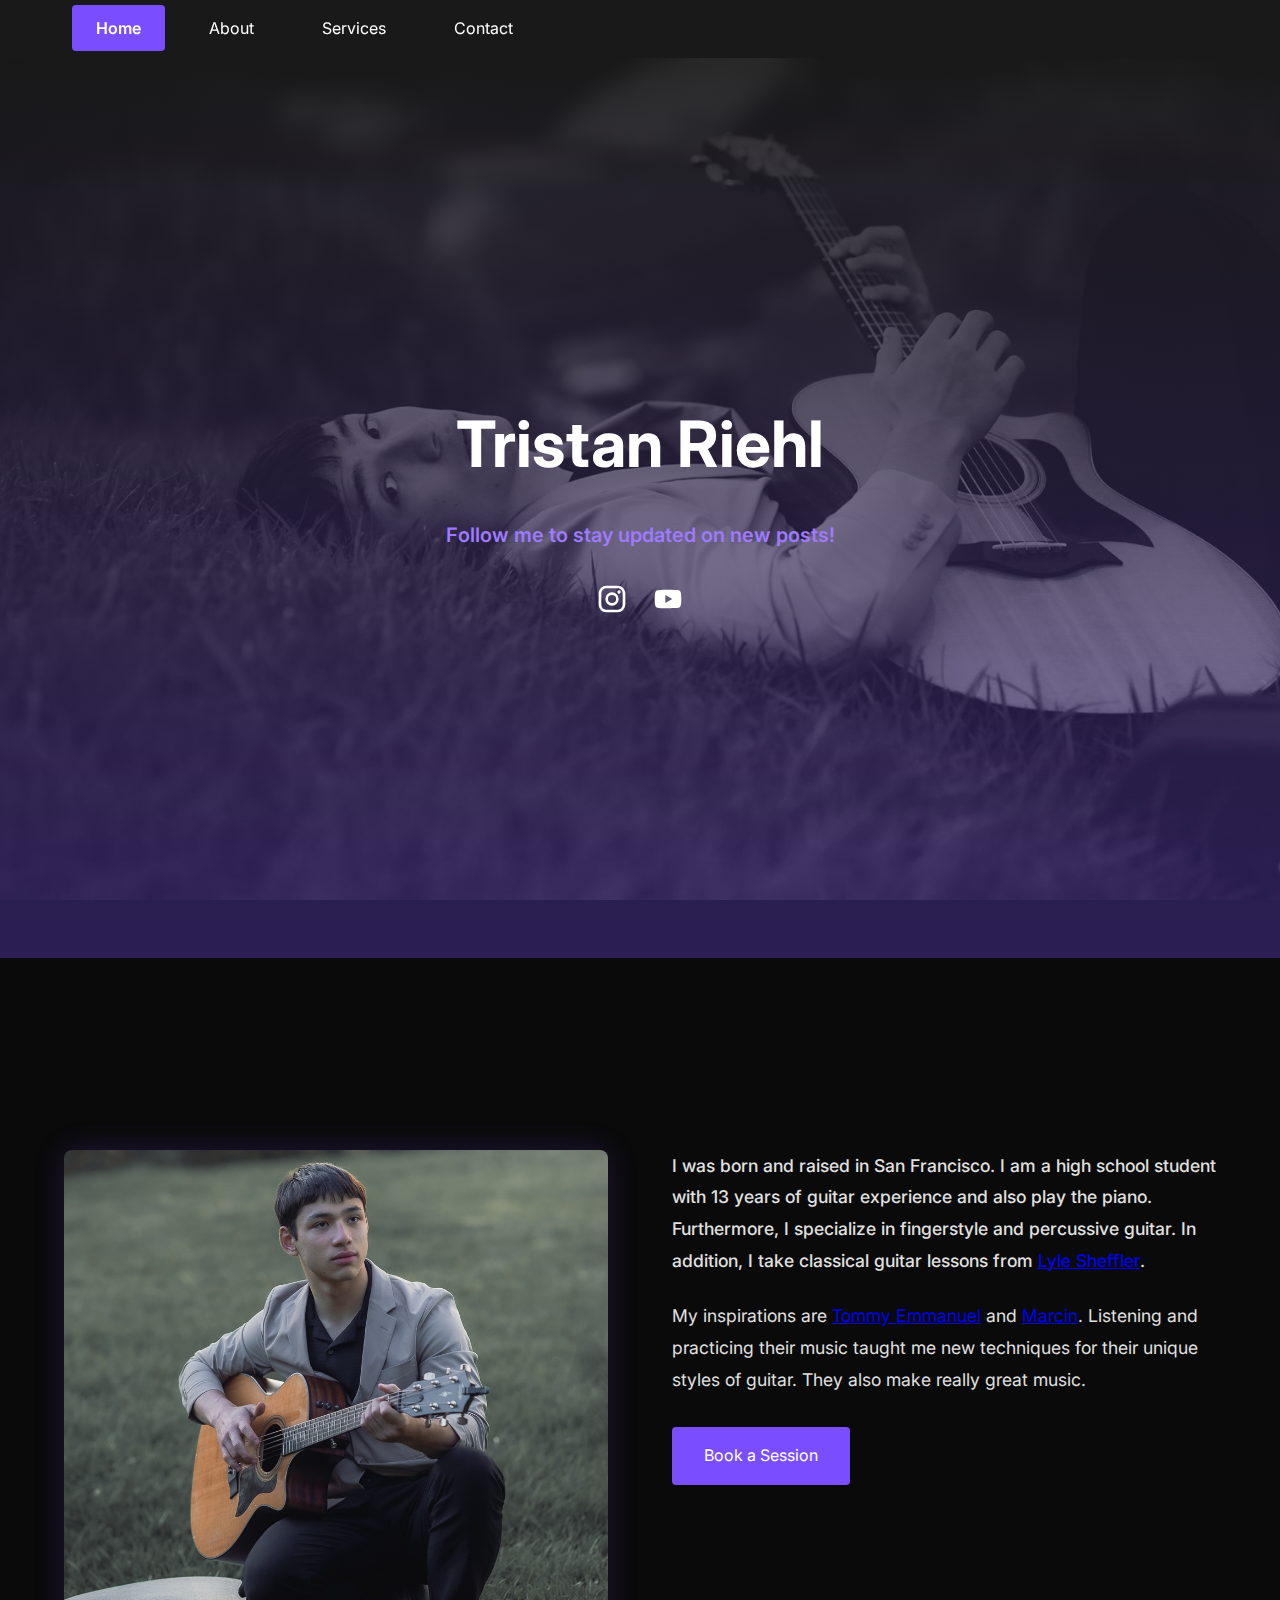
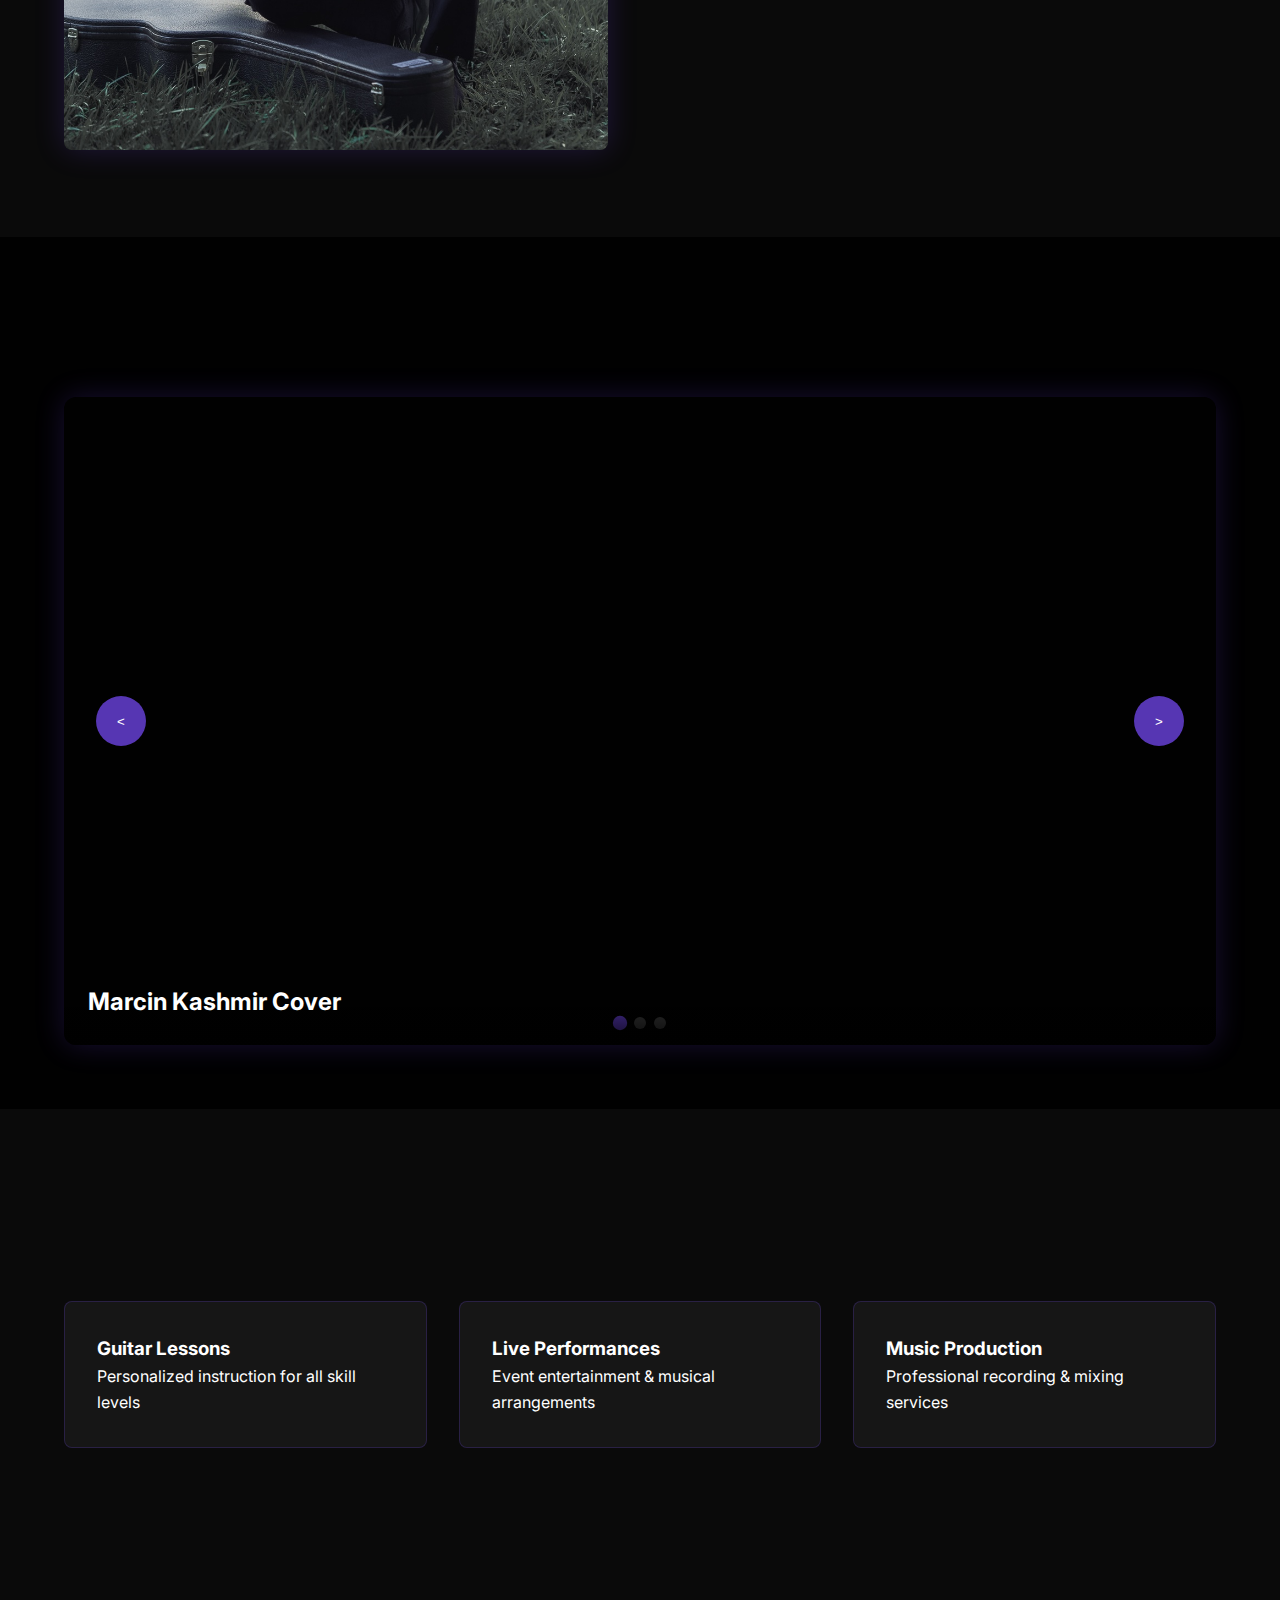
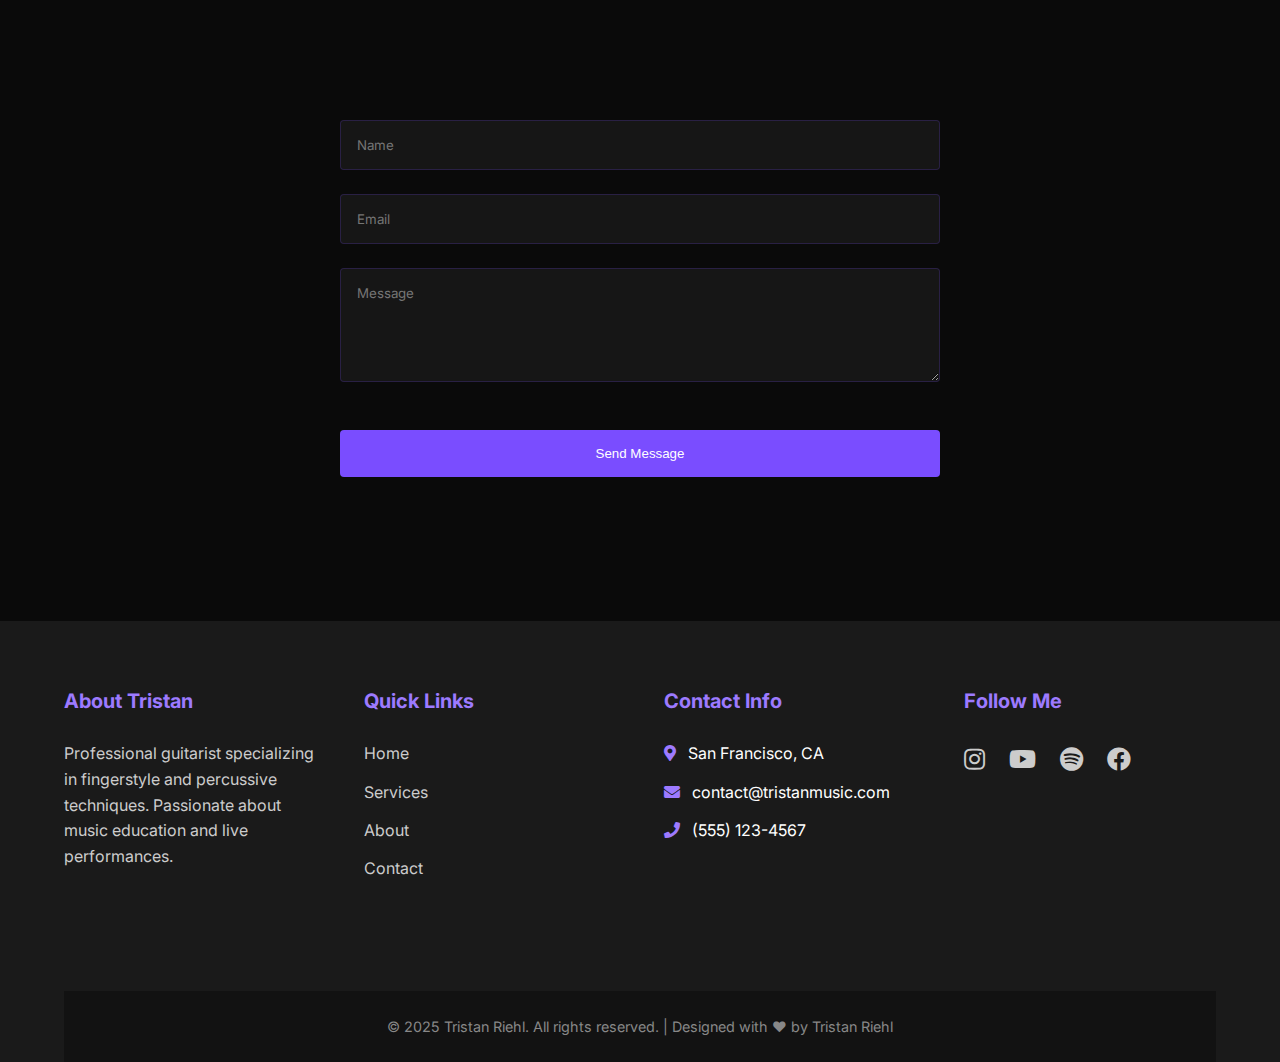
==== commit 2b0d1880: "update" ====
--- a/index.html
+++ b/index.html
@@ -4,7 +4,7 @@
 <head>
     <meta charset="UTF-8">
     <meta name="viewport" content="width=device-width, initial-scale=1.0">
-    <title>Tristan Riehl - Professional Guitarist</title>
+    <title>Tristan Riehl</title>
     <link rel="stylesheet" href="main.css">
     <link rel="preconnect" href="https://fonts.googleapis.com">
     <link rel="preconnect" href="https://fonts.gstatic.com" crossorigin>
@@ -288,7 +288,7 @@
         </div>
 
         <div class="footer-bottom">
-            <p>&copy; 2023 Tristan Riehl. All rights reserved. | Designed with ♥ by Music Lovers</p>
+            <p>&copy; 2025 Tristan Riehl. All rights reserved. | Designed with ♥ by Tristan Riehl</p>
         </div>
     </footer>
 
--- a/main.css
+++ b/main.css
@@ -543,4 +543,97 @@
     background: #f8d7da;
     color: #721c24;
     border: 1px solid #f5c6cb;
-}+}
+
+/* Add this to your main.css file */
+
+/* General styles for mobile devices */
+@media (max-width: 768px) {
+    .navbar {
+        display: flex;
+        flex-direction: column;
+        align-items: center;
+    }
+
+    .navbar a {
+        padding: 10px;
+        width: 100%;
+        text-align: center;
+    }
+
+    .header-content {
+        text-align: center;
+        padding: 20px;
+    }
+
+    .about-content {
+        flex-direction: column;
+        align-items: center;
+    }
+
+    .about-image,
+    .about-text {
+        width: 100%;
+        text-align: center;
+    }
+
+    .about-image img {
+        width: 80%;
+        margin: 0 auto;
+    }
+
+    .services-grid {
+        display: flex;
+        flex-direction: column;
+        align-items: center;
+    }
+
+    .service-card {
+        width: 100%;
+        margin-bottom: 20px;
+    }
+
+    .carousel-container {
+        width: 100%;
+        overflow: hidden;
+    }
+
+    .carousel-slide {
+        width: 100%;
+    }
+
+    .video-wrapper {
+        width: 100%;
+        padding-top: 56.25%; /* 16:9 Aspect Ratio */
+        position: relative;
+    }
+
+    .video-wrapper iframe {
+        position: absolute;
+        top: 0;
+        left: 0;
+        width: 100%;
+        height: 100%;
+    }
+
+    .contact-form input,
+    .contact-form textarea {
+        width: 100%;
+        margin-bottom: 10px;
+    }
+
+    .footer-content {
+        flex-direction: column;
+        align-items: center;
+    }
+
+    .footer-section {
+        width: 100%;
+        text-align: center;
+        margin-bottom: 20px;
+    }
+
+    .footer-bottom {
+        text-align: center;
+    }
+}
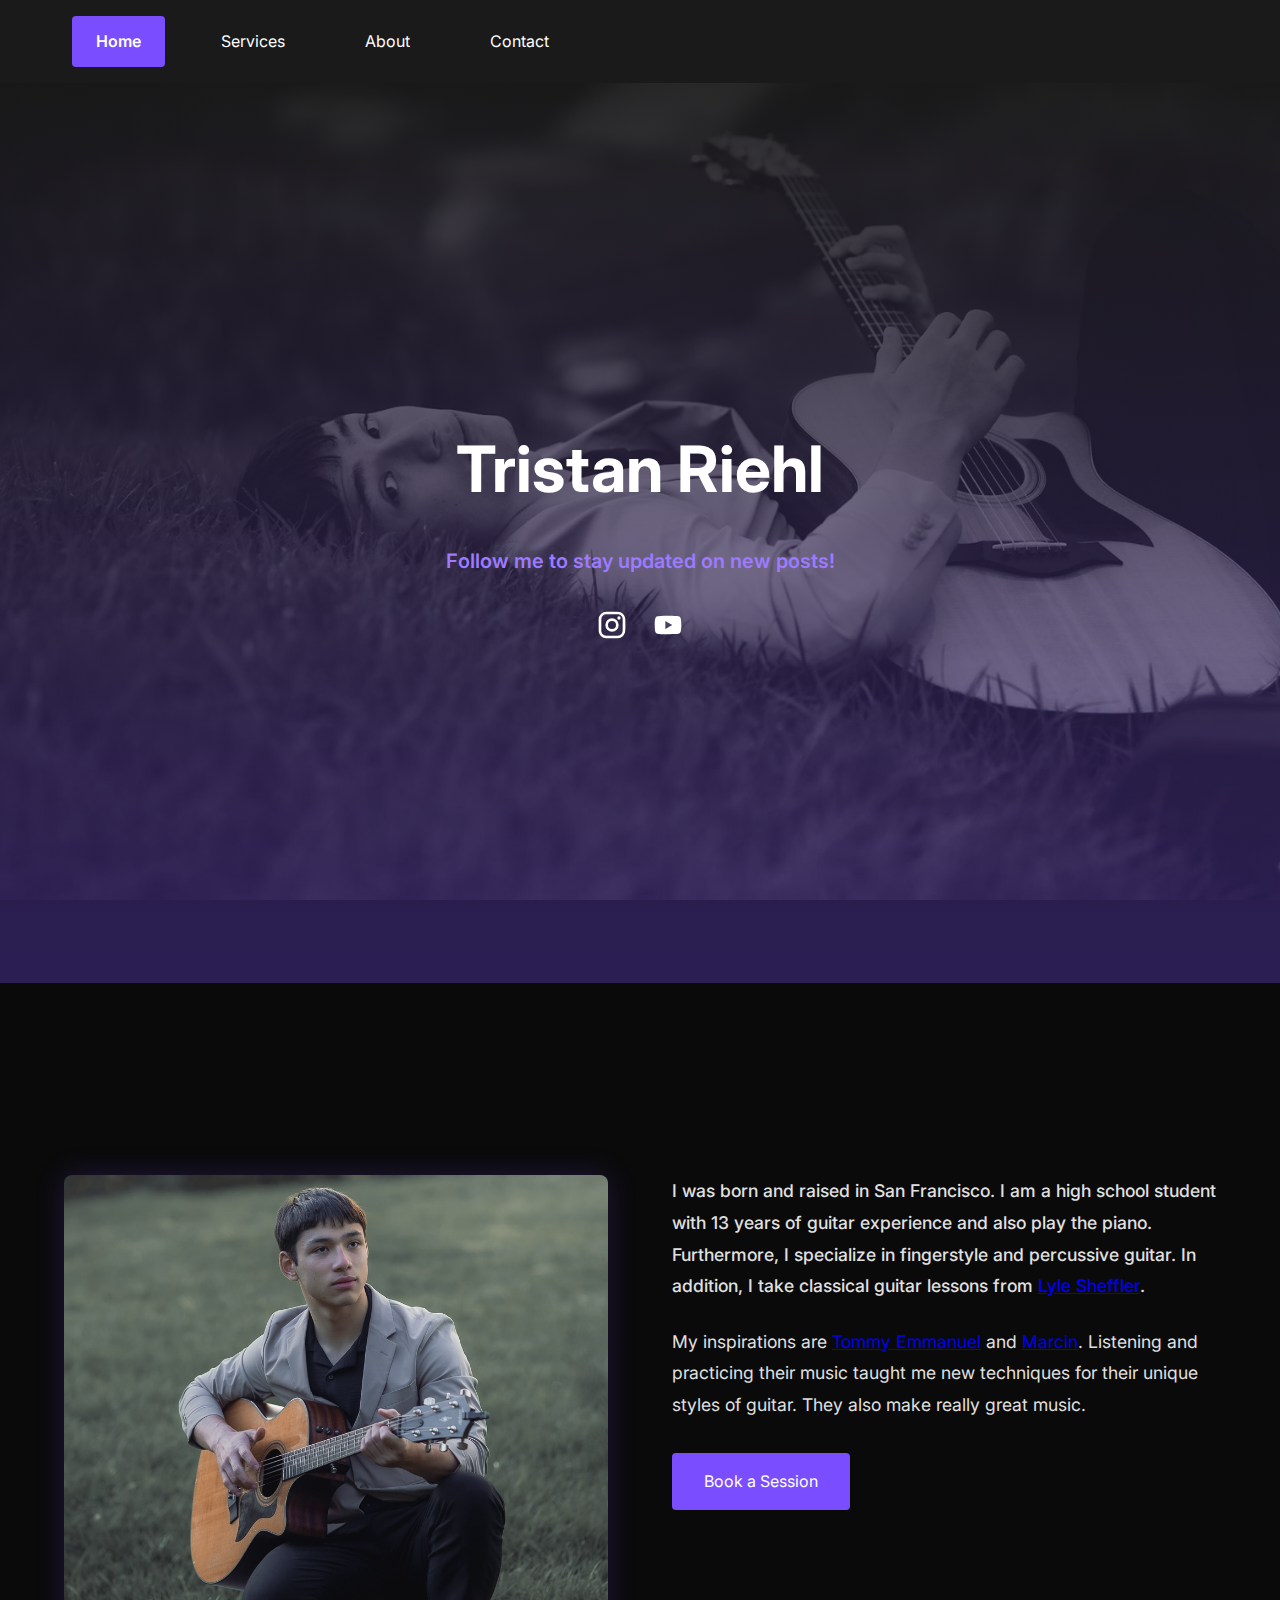
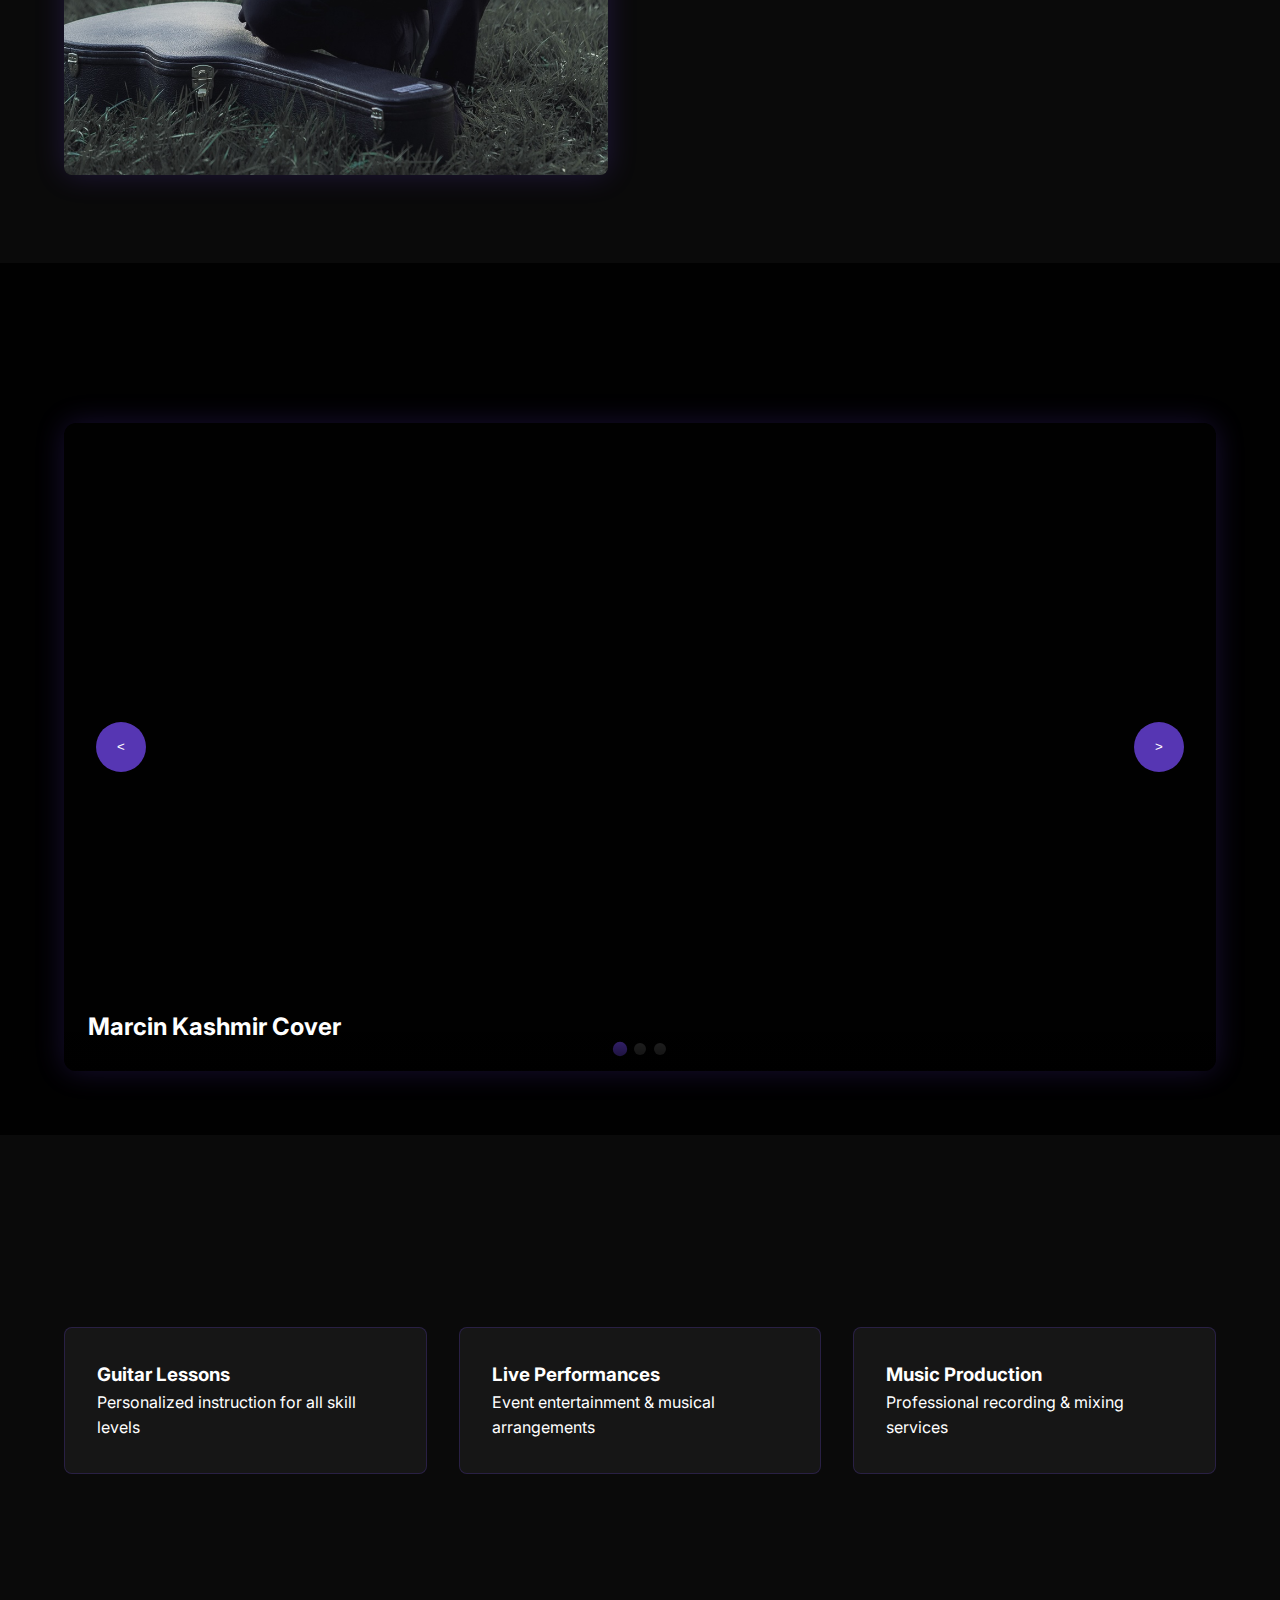
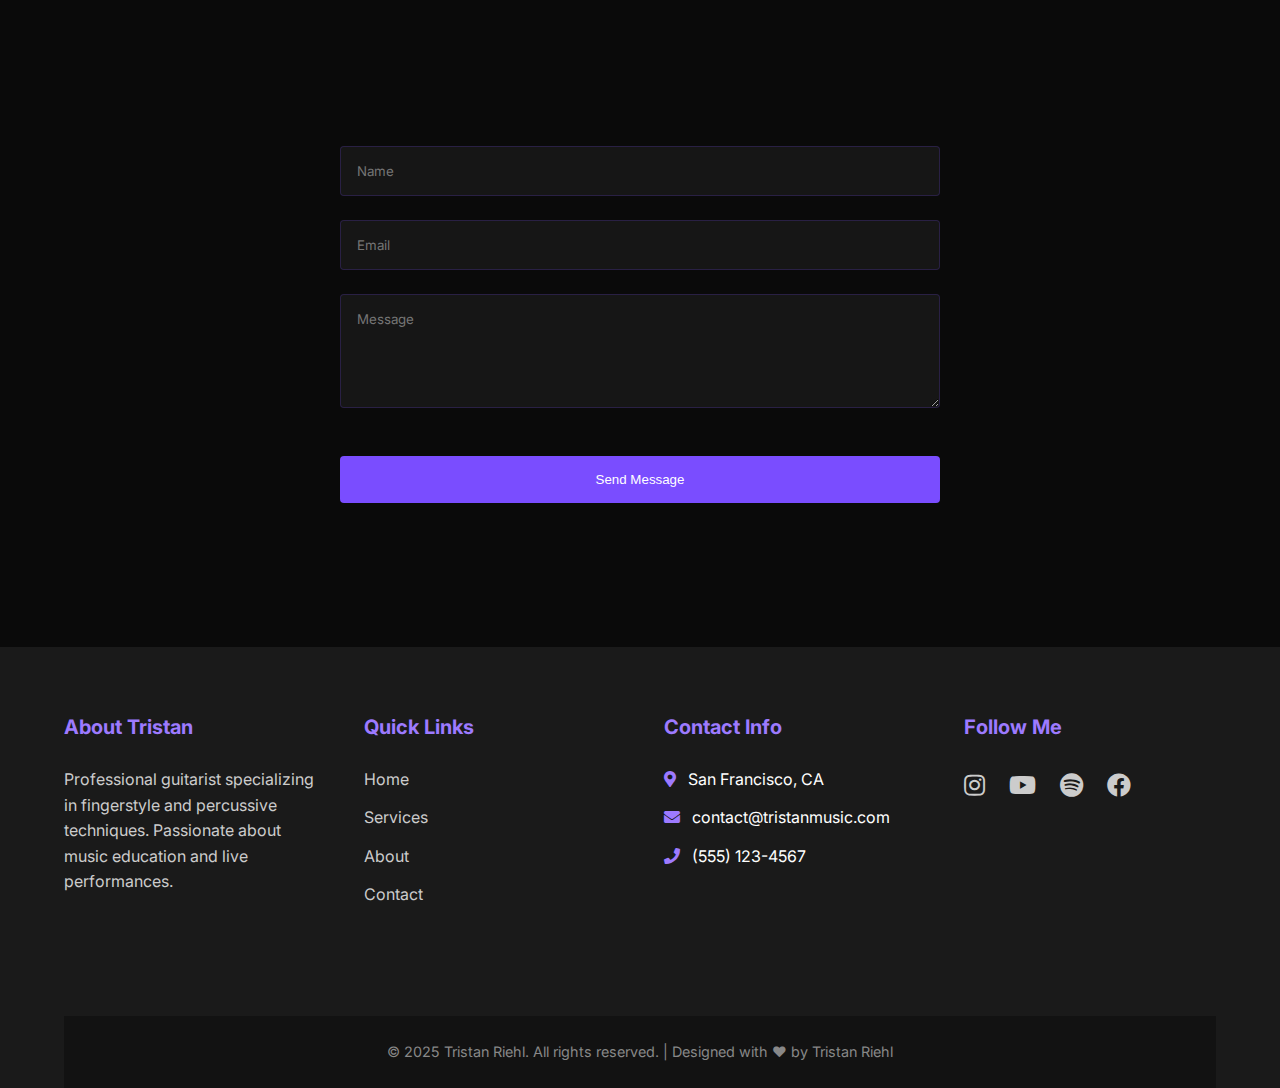
==== commit d6e55b31: "Navbar Update" ====
--- a/index.html
+++ b/index.html
@@ -1,345 +1,453 @@
 <!DOCTYPE html>
 <html lang="en">
-
-<head>
-    <meta charset="UTF-8">
-    <meta name="viewport" content="width=device-width, initial-scale=1.0">
+  <head>
+    <meta charset="UTF-8" />
+    <meta name="viewport" content="width=device-width, initial-scale=1.0" />
     <title>Tristan Riehl</title>
-    <link rel="stylesheet" href="main.css">
-    <link rel="preconnect" href="https://fonts.googleapis.com">
-    <link rel="preconnect" href="https://fonts.gstatic.com" crossorigin>
-    <link href="https://fonts.googleapis.com/css2?family=Inter:wght@300;400;600&display=swap" rel="stylesheet">
-    <link rel="stylesheet" href="https://cdnjs.cloudflare.com/ajax/libs/font-awesome/5.15.4/css/all.min.css">
-</head>
-
-<body>
+    <link rel="stylesheet" href="main.css" />
+    <link rel="preconnect" href="https://fonts.googleapis.com" />
+    <link rel="preconnect" href="https://fonts.gstatic.com" crossorigin />
+    <link
+      href="https://fonts.googleapis.com/css2?family=Inter:wght@300;400;600&display=swap"
+      rel="stylesheet"
+    />
+    <link
+      rel="stylesheet"
+      href="https://cdnjs.cloudflare.com/ajax/libs/font-awesome/5.15.4/css/all.min.css"
+    />
+  </head>
+
+  <body>
     <nav class="navbar">
-        <a href="#home" class="active">Home</a>
-        <a href="#about">About</a>
-        <a href="#services">Services</a>
-        <a href="#contact">Contact</a>
+        <!-- Hamburger Icon -->
+        <div class="hamburger" onclick="toggleMenu()">
+            <span></span>
+            <span></span>
+            <span></span>
+        </div>
+        
+        <!-- Navigation Links -->
+        <div class="nav-links">
+            <a href="#home" class="active">Home</a>
+            <a href="#services">Services</a>
+            <a href="#about">About</a>
+            <a href="#contact">Contact</a>
+        </div>
     </nav>
 
+    <script>function toggleMenu() {
+        const navLinks = document.querySelector('.nav-links');
+        const hamburger = document.querySelector('.hamburger');
+        
+        navLinks.classList.toggle('active');
+        hamburger.classList.toggle('active');
+    }
+    
+    // Close menu when clicking outside
+    document.addEventListener('click', (e) => {
+        const nav = document.querySelector('.navbar');
+        const hamburger = document.querySelector('.hamburger');
+        
+        if (!nav.contains(e.target) && !hamburger.contains(e.target)) {
+            document.querySelector('.nav-links').classList.remove('active');
+            document.querySelector('.hamburger').classList.remove('active');
+        }
+    });
+    
+    // Close menu when clicking a link
+    document.querySelectorAll('.nav-links a').forEach(link => {
+        link.addEventListener('click', () => {
+            document.querySelector('.nav-links').classList.remove('active');
+            document.querySelector('.hamburger').classList.remove('active');
+        });
+    });</script>
+
     <section id="home" class="header">
-        <div class="header-content">
-            <h1 class="animate-slide">Tristan Riehl</h1>
-            <p class="follow-text">Follow me to stay updated on new posts!</p>
-            <div class="social-links">
-                <a href="#" aria-label="Instagram">
-                    <svg class="social-icon" viewBox="0 0 24 24">
-                        <path
-                            d="M7.8 2h8.4C19.4 2 22 4.6 22 7.8v8.4a5.8 5.8 0 0 1-5.8 5.8H7.8C4.6 22 2 19.4 2 16.2V7.8A5.8 5.8 0 0 1 7.8 2m-.2 2A3.6 3.6 0 0 0 4 7.6v8.8C4 18.39 5.61 20 7.6 20h8.8a3.6 3.6 0 0 0 3.6-3.6V7.6C20 5.61 18.39 4 16.4 4zm9.65 1.5a1.25 1.25 0 1 1 0 2.5 1.25 1.25 0 0 1 0-2.5M12 7a5 5 0 0 1 5 5 5 5 0 0 1-5 5 5 5 0 0 1-5-5 5 5 0 0 1 5-5m0 2a3 3 0 0 0-3 3 3 3 0 0 0 3 3 3 3 0 0 0 3-3 3 3 0 0 0-3-3" />
-                    </svg>
-                </a>
-                <a href="#" aria-label="YouTube">
-                    <svg class="social-icon" viewBox="0 0 24 24">
-                        <path
-                            d="m10 15 5.19-3L10 9zm11.56-7.83c.13.47.22 1.1.28 1.9.07.8.1 1.49.1 2.09L22 12c0 2.19-.16 3.8-.44 4.83-.25.9-.83 1.48-1.73 1.73-.47.13-1.33.22-2.65.28-1.3.07-2.49.1-3.59.1L12 19c-4.19 0-6.8-.16-7.83-.44-.9-.25-1.48-.83-1.73-1.73-.13-.47-.22-1.1-.28-1.9-.07-.8-.1-1.49-.1-2.09L2 12c0-2.19.16-3.8.44-4.83.25-.9.83-1.48 1.73-1.73.47-.13 1.33-.22 2.65-.28 1.3-.07 2.49-.1 3.59-.1L12 5c4.19 0 6.8.16 7.83.44.9.25 1.48.83 1.73 1.73" />
-                    </svg>
-                </a>
+      <div class="header-content">
+        <h1 class="animate-slide">Tristan Riehl</h1>
+        <p class="follow-text">Follow me to stay updated on new posts!</p>
+        <div class="social-links">
+          <a href="#" aria-label="Instagram">
+            <svg class="social-icon" viewBox="0 0 24 24">
+              <path
+                d="M7.8 2h8.4C19.4 2 22 4.6 22 7.8v8.4a5.8 5.8 0 0 1-5.8 5.8H7.8C4.6 22 2 19.4 2 16.2V7.8A5.8 5.8 0 0 1 7.8 2m-.2 2A3.6 3.6 0 0 0 4 7.6v8.8C4 18.39 5.61 20 7.6 20h8.8a3.6 3.6 0 0 0 3.6-3.6V7.6C20 5.61 18.39 4 16.4 4zm9.65 1.5a1.25 1.25 0 1 1 0 2.5 1.25 1.25 0 0 1 0-2.5M12 7a5 5 0 0 1 5 5 5 5 0 0 1-5 5 5 5 0 0 1-5-5 5 5 0 0 1 5-5m0 2a3 3 0 0 0-3 3 3 3 0 0 0 3 3 3 3 0 0 0 3-3 3 3 0 0 0-3-3"
+              />
+            </svg>
+          </a>
+          <a href="#" aria-label="YouTube">
+            <svg class="social-icon" viewBox="0 0 24 24">
+              <path
+                d="m10 15 5.19-3L10 9zm11.56-7.83c.13.47.22 1.1.28 1.9.07.8.1 1.49.1 2.09L22 12c0 2.19-.16 3.8-.44 4.83-.25.9-.83 1.48-1.73 1.73-.47.13-1.33.22-2.65.28-1.3.07-2.49.1-3.59.1L12 19c-4.19 0-6.8-.16-7.83-.44-.9-.25-1.48-.83-1.73-1.73-.13-.47-.22-1.1-.28-1.9-.07-.8-.1-1.49-.1-2.09L2 12c0-2.19.16-3.8.44-4.83.25-.9.83-1.48 1.73-1.73.47-.13 1.33-.22 2.65-.28 1.3-.07 2.49-.1 3.59-.1L12 5c4.19 0 6.8.16 7.83.44.9.25 1.48.83 1.73 1.73"
+              />
+            </svg>
+          </a>
+        </div>
+      </div>
+    </section>
+
+    <section id="about" class="about-section">
+      <div class="section-content">
+        <h2 class="animate-fade">About Me</h2>
+        <div class="about-content">
+          <div class="about-image">
+            <img
+              src="src/LiveGuitar.jpg"
+              alt="Professional Guitarist Performing"
+            />
+          </div>
+          <div class="about-text">
+            <p class="lead">
+              I was born and raised in San Francisco. I am a high school student
+              with 13 years of guitar experience and also play the piano.
+              Furthermore, I specialize in fingerstyle and percussive guitar. In
+              addition, I take classical guitar lessons from
+              <a href="https://lylesheffler.com/">Lyle Sheffler</a>.
+            </p>
+            <p>
+              My inspirations are
+              <a href="https://tommyemmanuel.com/">Tommy Emmanuel</a> and
+              <a href="https://marcinofficial.com/">Marcin</a>. Listening and
+              practicing their music taught me new techniques for their unique
+              styles of guitar. They also make really great music.
+            </p>
+            <div class="cta-button">
+              <a href="#contact">Book a Session</a>
             </div>
-        </div>
-    </section>
-
-
-
-    <section id="about" class="about-section">
-        <div class="section-content">
-            <h2 class="animate-fade">About Me</h2>
-            <div class="about-content">
-                <div class="about-image">
-                    <img src="src/LiveGuitar.jpg" alt="Professional Guitarist Performing">
-                </div>
-                <div class="about-text">
-                    <p class="lead">I was born and raised in San Francisco. I am a high school student with 13 years of
-                        guitar experience and also play the piano. Furthermore, I specialize in fingerstyle and
-                        percussive guitar. In addition, I take classical guitar lessons from <a href="https://lylesheffler.com/">Lyle Sheffler</a>.
-                    </p>
-                    <p>My inspirations are <a href="https://tommyemmanuel.com/">Tommy Emmanuel</a> and <a href="https://marcinofficial.com/">Marcin</a>. Listening and practicing their music taught me new
-                        techniques for their unique styles of guitar. They also make really great music.
-                    </p>
-                    <div class="cta-button">
-                        <a href="#contact">Book a Session</a>
-                    </div>
-                </div>
-            </div>
-        </div>
+          </div>
+        </div>
+      </div>
     </section>
 
     <!-- Video Carousel Section -->
     <section class="carousel-section">
-        <h2 class="section-heading">Performance Videos</h2>
-        <div class="carousel-container">
-            <div class="carousel-slide active">
-                <div class="video-wrapper">
-                    <iframe class="embedded-video" src="https://www.youtube.com/embed/yzMllYYr2EU?si=-cUeADYP3fhqumdi"
-                        frameborder="0" allowfullscreen
-                        allow="accelerometer; autoplay; encrypted-media; gyroscope; picture-in-picture">
-                    </iframe>
-                </div>
-                <div class="slide-caption">
-                    <h3>Marcin Kashmir Cover</h3>
-                </div>
-            </div>
-
-            <div class="carousel-slide">
-                <div class="video-wrapper">
-                    <iframe class="embedded-video" src="https://www.youtube.com/embed/pTqiDFhpVgU?si=Qu2iM6P2HeTkHwIz"
-                        frameborder="0" allowfullscreen
-                        allow="accelerometer; autoplay; encrypted-media; gyroscope; picture-in-picture">
-                    </iframe>
-                </div>
-                <div class="slide-caption">
-                    <h3>Playing God School Project</h3>
-                </div>
-            </div>
-
-            <div class="carousel-slide">
-                <div class="video-wrapper">
-                    <iframe class="embedded-video" src="https://www.youtube.com/embed/HVNc9b2Kd0c?si=pBHB2U40Aa-_kYTl"
-                        frameborder="0" allowfullscreen
-                        allow="accelerometer; autoplay; encrypted-media; gyroscope; picture-in-picture">
-                    </iframe>
-                </div>
-                <div class="slide-caption">
-                    <h3>Vals Venezolano No. 2 by Antonio Lauro</h3>
-                </div>
-            </div>
-
-            <!-- Navigation Buttons -->
-            <button class="carousel-prev">&lt;</button>
-            <button class="carousel-next">&gt;</button>
-
-            <!-- Indicators -->
-            <div class="carousel-indicators">
-                <span class="indicator active"></span>
-                <span class="indicator"></span>
-                <span class="indicator"></span>
-            </div>
-        </div>
+      <h2 class="section-heading">Performance Videos</h2>
+      <div class="carousel-container">
+        <div class="carousel-slide active">
+          <div class="video-wrapper">
+            <iframe
+              class="embedded-video"
+              src="https://www.youtube.com/embed/yzMllYYr2EU?si=-cUeADYP3fhqumdi"
+              frameborder="0"
+              allowfullscreen
+              allow="accelerometer; autoplay; encrypted-media; gyroscope; picture-in-picture"
+            >
+            </iframe>
+          </div>
+          <div class="slide-caption">
+            <h3>Marcin Kashmir Cover</h3>
+          </div>
+        </div>
+
+        <div class="carousel-slide">
+          <div class="video-wrapper">
+            <iframe
+              class="embedded-video"
+              src="https://www.youtube.com/embed/pTqiDFhpVgU?si=Qu2iM6P2HeTkHwIz"
+              frameborder="0"
+              allowfullscreen
+              allow="accelerometer; autoplay; encrypted-media; gyroscope; picture-in-picture"
+            >
+            </iframe>
+          </div>
+          <div class="slide-caption">
+            <h3>Playing God School Project</h3>
+          </div>
+        </div>
+
+        <div class="carousel-slide">
+          <div class="video-wrapper">
+            <iframe
+              class="embedded-video"
+              src="https://www.youtube.com/embed/HVNc9b2Kd0c?si=pBHB2U40Aa-_kYTl"
+              frameborder="0"
+              allowfullscreen
+              allow="accelerometer; autoplay; encrypted-media; gyroscope; picture-in-picture"
+            >
+            </iframe>
+          </div>
+          <div class="slide-caption">
+            <h3>Vals Venezolano No. 2 by Antonio Lauro</h3>
+          </div>
+        </div>
+
+        <!-- Navigation Buttons -->
+        <button class="carousel-prev">&lt;</button>
+        <button class="carousel-next">&gt;</button>
+
+        <!-- Indicators -->
+        <div class="carousel-indicators">
+          <span class="indicator active"></span>
+          <span class="indicator"></span>
+          <span class="indicator"></span>
+        </div>
+      </div>
     </section>
 
     <script>
-        // Video Carousel Functionality
-        let currentSlide = 0;
-        const slides = document.querySelectorAll('.carousel-slide');
-        const indicators = document.querySelectorAll('.indicator');
-
-        function showSlide(n) {
-            // Pause all videos
-            document.querySelectorAll('.carousel-video').forEach(video => video.pause());
-
-            slides.forEach(slide => slide.classList.remove('active'));
-            indicators.forEach(indicator => indicator.classList.remove('active'));
-
-            currentSlide = (n + slides.length) % slides.length;
-            slides[currentSlide].classList.add('active');
-            indicators[currentSlide].classList.add('active');
-
-            // Autoplay current video
-            const currentVideo = slides[currentSlide].querySelector('video');
-            if (currentVideo) {
-                currentVideo.play().catch(error => {
-                    // Handle autoplay restrictions
-                    console.log('Video autoplay prevented:', error);
+      // Video Carousel Functionality
+      let currentSlide = 0;
+      const slides = document.querySelectorAll(".carousel-slide");
+      const indicators = document.querySelectorAll(".indicator");
+
+      function showSlide(n) {
+        // Pause all videos
+        document
+          .querySelectorAll(".carousel-video")
+          .forEach((video) => video.pause());
+
+        slides.forEach((slide) => slide.classList.remove("active"));
+        indicators.forEach((indicator) => indicator.classList.remove("active"));
+
+        currentSlide = (n + slides.length) % slides.length;
+        slides[currentSlide].classList.add("active");
+        indicators[currentSlide].classList.add("active");
+
+        // Autoplay current video
+        const currentVideo = slides[currentSlide].querySelector("video");
+        if (currentVideo) {
+          currentVideo.play().catch((error) => {
+            // Handle autoplay restrictions
+            console.log("Video autoplay prevented:", error);
+          });
+        }
+      }
+
+      document
+        .querySelector(".carousel-prev")
+        .addEventListener("click", () => showSlide(currentSlide - 1));
+      document
+        .querySelector(".carousel-next")
+        .addEventListener("click", () => showSlide(currentSlide + 1));
+
+      // Auto-advance only if no video is playing
+      setInterval(() => {
+        const activeVideo = document.querySelector(
+          ".carousel-slide.active video"
+        );
+        if (!activeVideo || activeVideo.paused) {
+          showSlide(currentSlide + 1);
+        }
+      }, 8000);
+
+      // Add click handlers for embedded iframes
+      document.querySelectorAll(".embedded-video").forEach((iframe) => {
+        iframe.addEventListener("click", () => {
+          const src = iframe.src;
+          iframe.src = src.includes("?")
+            ? `${src}&autoplay=1`
+            : `${src}?autoplay=1`;
+        });
+      });
+    </script>
+
+    <section id="services" class="services-section">
+      <div class="section-content">
+        <h2 class="animate-fade">Services</h2>
+        <div class="services-grid">
+          <div class="service-card">
+            <h3>Guitar Lessons</h3>
+            <p>Personalized instruction for all skill levels</p>
+          </div>
+          <div class="service-card">
+            <h3>Live Performances</h3>
+            <p>Event entertainment & musical arrangements</p>
+          </div>
+          <div class="service-card">
+            <h3>Music Production</h3>
+            <p>Professional recording & mixing services</p>
+          </div>
+        </div>
+      </div>
+    </section>
+
+    <section id="contact" class="contact-section">
+      <div class="section-content">
+        <h2 class="animate-fade">Get in Touch</h2>
+        <form
+          class="contact-form"
+          action="https://formspree.io/f/xovjwkre"
+          method="POST"
+        >
+          <input type="text" name="name" placeholder="Name" required />
+          <input type="email" name="_replyto" placeholder="Email" required />
+          <textarea
+            name="message"
+            placeholder="Message"
+            rows="5"
+            required
+          ></textarea>
+
+          <!-- Add honeypot field for spam protection -->
+          <input type="text" name="_gotcha" style="display: none" />
+
+          <!-- Add reCAPTCHA (optional but recommended) -->
+          <div
+            class="g-recaptcha"
+            data-sitekey="6LceysoqAAAAAO_xqo1X97CfE-18qZqw8ZkL4O49"
+          ></div>
+
+          <button type="submit">Send Message</button>
+
+          <!-- Success/Error messages -->
+          <div class="form-messages"></div>
+        </form>
+
+        <!-- Add reCAPTCHA script -->
+        <script
+          src="https://www.google.com/recaptcha/api.js"
+          async
+          defer
+        ></script>
+        <script>
+          // Add this to your existing script
+          document
+            .querySelector(".contact-form")
+            .addEventListener("submit", async (e) => {
+              e.preventDefault();
+              const form = e.target;
+              const messages = form.querySelector(".form-messages");
+              messages.style.display = "none";
+
+              try {
+                const response = await fetch(form.action, {
+                  method: "POST",
+                  body: new FormData(form),
+                  headers: {
+                    Accept: "application/json",
+                  },
                 });
+
+                if (response.ok) {
+                  form.reset();
+                  messages.textContent = "Message sent successfully!";
+                  messages.classList.remove("error");
+                  messages.classList.add("success");
+                  messages.style.display = "block";
+
+                  // Reset reCAPTCHA
+                  if (typeof grecaptcha !== "undefined") {
+                    grecaptcha.reset();
+                  }
+                } else {
+                  throw new Error("Form submission failed");
+                }
+              } catch (error) {
+                messages.textContent =
+                  "Oops! There was a problem sending your message. Please try again.";
+                messages.classList.remove("success");
+                messages.classList.add("error");
+                messages.style.display = "block";
+              }
+            });
+        </script>
+      </div>
+    </section>
+
+    <!-- Footer -->
+    <footer class="site-footer">
+      <div class="footer-content">
+        <div class="footer-section">
+          <h4>About Tristan</h4>
+          <p>
+            Professional guitarist specializing in fingerstyle and percussive
+            techniques. Passionate about music education and live performances.
+          </p>
+        </div>
+
+        <div class="footer-section">
+          <h4>Quick Links</h4>
+          <ul>
+            <li><a href="#home">Home</a></li>
+            <li><a href="#services">Services</a></li>
+            <li><a href="#about">About</a></li>
+            <li><a href="#contact">Contact</a></li>
+          </ul>
+        </div>
+
+        <div class="footer-section">
+          <h4>Contact Info</h4>
+          <ul>
+            <li><i class="fas fa-map-marker-alt"></i> San Francisco, CA</li>
+            <li><i class="fas fa-envelope"></i> contact@tristanmusic.com</li>
+            <li><i class="fas fa-phone"></i> (555) 123-4567</li>
+          </ul>
+        </div>
+
+        <div class="footer-section">
+          <h4>Follow Me</h4>
+          <div class="social-icons">
+            <a href="#"><i class="fab fa-instagram"></i></a>
+            <a href="#"><i class="fab fa-youtube"></i></a>
+            <a href="#"><i class="fab fa-spotify"></i></a>
+            <a href="#"><i class="fab fa-facebook"></i></a>
+          </div>
+        </div>
+      </div>
+
+      <div class="footer-bottom">
+        <p>
+          &copy; 2025 Tristan Riehl. All rights reserved. | Designed with ♥ by
+          Tristan Riehl
+        </p>
+      </div>
+    </footer>
+
+    <!-- Carousel Script -->
+    <script>
+      // Basic Carousel Functionality
+      let currentSlide = 0;
+      const slides = document.querySelectorAll(".carousel-slide");
+      const indicators = document.querySelectorAll(".indicator");
+
+      function showSlide(n) {
+        slides.forEach((slide) => slide.classList.remove("active"));
+        indicators.forEach((indicator) => indicator.classList.remove("active"));
+
+        currentSlide = (n + slides.length) % slides.length;
+        slides[currentSlide].classList.add("active");
+        indicators[currentSlide].classList.add("active");
+      }
+
+      document
+        .querySelector(".carousel-prev")
+        .addEventListener("click", () => showSlide(currentSlide - 1));
+      document
+        .querySelector(".carousel-next")
+        .addEventListener("click", () => showSlide(currentSlide + 1));
+
+      // Auto-advance every 5 seconds
+      setInterval(() => showSlide(currentSlide + 1), 5000);
+    </script>
+
+    <!-- Add Font Awesome for icons -->
+    <script>
+      // Smooth scroll for navigation links
+      document.querySelectorAll('a[href^="#"]').forEach((anchor) => {
+        anchor.addEventListener("click", function (e) {
+          e.preventDefault();
+          document.querySelector(this.getAttribute("href")).scrollIntoView({
+            behavior: "smooth",
+          });
+        });
+      });
+
+      // Animation trigger on scroll
+      const observer = new IntersectionObserver(
+        (entries) => {
+          entries.forEach((entry) => {
+            if (entry.isIntersecting) {
+              entry.target.classList.add("animate");
             }
-        }
-
-        document.querySelector('.carousel-prev').addEventListener('click', () => showSlide(currentSlide - 1));
-        document.querySelector('.carousel-next').addEventListener('click', () => showSlide(currentSlide + 1));
-
-        // Auto-advance only if no video is playing
-        setInterval(() => {
-            const activeVideo = document.querySelector('.carousel-slide.active video');
-            if (!activeVideo || activeVideo.paused) {
-                showSlide(currentSlide + 1);
-            }
-        }, 8000);
-
-        // Add click handlers for embedded iframes
-        document.querySelectorAll('.embedded-video').forEach(iframe => {
-            iframe.addEventListener('click', () => {
-                const src = iframe.src;
-                iframe.src = src.includes('?') ? `${src}&autoplay=1` : `${src}?autoplay=1`;
-            });
+          });
+        },
+        { threshold: 0.1 }
+      );
+
+      document
+        .querySelectorAll(".animate-fade, .animate-slide")
+        .forEach((el) => {
+          observer.observe(el);
         });
     </script>
-
-<section id="services" class="services-section">
-    <div class="section-content">
-        <h2 class="animate-fade">Services</h2>
-        <div class="services-grid">
-            <div class="service-card">
-                <h3>Guitar Lessons</h3>
-                <p>Personalized instruction for all skill levels</p>
-            </div>
-            <div class="service-card">
-                <h3>Live Performances</h3>
-                <p>Event entertainment & musical arrangements</p>
-            </div>
-            <div class="service-card">
-                <h3>Music Production</h3>
-                <p>Professional recording & mixing services</p>
-            </div>
-        </div>
-    </div>
-</section>
-
-    <section id="contact" class="contact-section">
-        <div class="section-content">
-            <h2 class="animate-fade">Get in Touch</h2>
-            <form class="contact-form" action="https://formspree.io/f/xovjwkre" method="POST">
-                <input type="text" name="name" placeholder="Name" required>
-                <input type="email" name="_replyto" placeholder="Email" required>
-                <textarea name="message" placeholder="Message" rows="5" required></textarea>
-
-                <!-- Add honeypot field for spam protection -->
-                <input type="text" name="_gotcha" style="display:none">
-
-                <!-- Add reCAPTCHA (optional but recommended) -->
-                <div class="g-recaptcha" data-sitekey="6LceysoqAAAAAO_xqo1X97CfE-18qZqw8ZkL4O49"></div>
-
-                <button type="submit">Send Message</button>
-
-                <!-- Success/Error messages -->
-                <div class="form-messages"></div>
-            </form>
-
-            <!-- Add reCAPTCHA script -->
-            <script src="https://www.google.com/recaptcha/api.js" async defer></script>
-            <script>// Add this to your existing script
-                document.querySelector('.contact-form').addEventListener('submit', async (e) => {
-                    e.preventDefault();
-                    const form = e.target;
-                    const messages = form.querySelector('.form-messages');
-                    messages.style.display = 'none';
-
-                    try {
-                        const response = await fetch(form.action, {
-                            method: 'POST',
-                            body: new FormData(form),
-                            headers: {
-                                'Accept': 'application/json'
-                            }
-                        });
-
-                        if (response.ok) {
-                            form.reset();
-                            messages.textContent = 'Message sent successfully!';
-                            messages.classList.remove('error');
-                            messages.classList.add('success');
-                            messages.style.display = 'block';
-
-                            // Reset reCAPTCHA
-                            if (typeof grecaptcha !== 'undefined') {
-                                grecaptcha.reset();
-                            }
-                        } else {
-                            throw new Error('Form submission failed');
-                        }
-                    } catch (error) {
-                        messages.textContent = 'Oops! There was a problem sending your message. Please try again.';
-                        messages.classList.remove('success');
-                        messages.classList.add('error');
-                        messages.style.display = 'block';
-                    }
-                });</script>
-        </div>
-    </section>
-
-    <!-- Footer -->
-    <footer class="site-footer">
-        <div class="footer-content">
-            <div class="footer-section">
-                <h4>About Tristan</h4>
-                <p>Professional guitarist specializing in fingerstyle and percussive techniques. Passionate about music
-                    education and live performances.</p>
-            </div>
-
-            <div class="footer-section">
-                <h4>Quick Links</h4>
-                <ul>
-                    <li><a href="#home">Home</a></li>
-                    <li><a href="#services">Services</a></li>
-                    <li><a href="#about">About</a></li>
-                    <li><a href="#contact">Contact</a></li>
-                </ul>
-            </div>
-
-            <div class="footer-section">
-                <h4>Contact Info</h4>
-                <ul>
-                    <li><i class="fas fa-map-marker-alt"></i> San Francisco, CA</li>
-                    <li><i class="fas fa-envelope"></i> contact@tristanmusic.com</li>
-                    <li><i class="fas fa-phone"></i> (555) 123-4567</li>
-                </ul>
-            </div>
-
-            <div class="footer-section">
-                <h4>Follow Me</h4>
-                <div class="social-icons">
-                    <a href="#"><i class="fab fa-instagram"></i></a>
-                    <a href="#"><i class="fab fa-youtube"></i></a>
-                    <a href="#"><i class="fab fa-spotify"></i></a>
-                    <a href="#"><i class="fab fa-facebook"></i></a>
-                </div>
-            </div>
-        </div>
-
-        <div class="footer-bottom">
-            <p>&copy; 2025 Tristan Riehl. All rights reserved. | Designed with ♥ by Tristan Riehl</p>
-        </div>
-    </footer>
-
-    <!-- Carousel Script -->
-    <script>
-        // Basic Carousel Functionality
-        let currentSlide = 0;
-        const slides = document.querySelectorAll('.carousel-slide');
-        const indicators = document.querySelectorAll('.indicator');
-
-        function showSlide(n) {
-            slides.forEach(slide => slide.classList.remove('active'));
-            indicators.forEach(indicator => indicator.classList.remove('active'));
-
-            currentSlide = (n + slides.length) % slides.length;
-            slides[currentSlide].classList.add('active');
-            indicators[currentSlide].classList.add('active');
-        }
-
-        document.querySelector('.carousel-prev').addEventListener('click', () => showSlide(currentSlide - 1));
-        document.querySelector('.carousel-next').addEventListener('click', () => showSlide(currentSlide + 1));
-
-        // Auto-advance every 5 seconds
-        setInterval(() => showSlide(currentSlide + 1), 5000);
-    </script>
-
-    <!-- Add Font Awesome for icons -->
-    <script>
-        // Smooth scroll for navigation links
-        document.querySelectorAll('a[href^="#"]').forEach(anchor => {
-            anchor.addEventListener('click', function (e) {
-                e.preventDefault();
-                document.querySelector(this.getAttribute('href')).scrollIntoView({
-                    behavior: 'smooth'
-                });
-            });
-        });
-
-        // Animation trigger on scroll
-        const observer = new IntersectionObserver((entries) => {
-            entries.forEach(entry => {
-                if (entry.isIntersecting) {
-                    entry.target.classList.add('animate');
-                }
-            });
-        }, { threshold: 0.1 });
-
-        document.querySelectorAll('.animate-fade, .animate-slide').forEach((el) => {
-            observer.observe(el);
-        });
-    </script>
-</body>
-
-</html>+  </body>
+</html>
--- a/main.css
+++ b/main.css
@@ -1,639 +1,727 @@
 /* main.css */
 :root {
-    --primary-color: #1a1a1a;
-    --secondary-color: #7a4dff;
-    --accent-color: #9d7aff;
-    --text-color: #ffffff;
-    --background-dark: #0a0a0a;
-    --transition-speed: 0.4s;
+  --primary-color: #1a1a1a;
+  --secondary-color: #7a4dff;
+  --accent-color: #9d7aff;
+  --text-color: #ffffff;
+  --background-dark: #0a0a0a;
+  --transition-speed: 0.4s;
 }
 
 * {
-    margin: 0;
-    padding: 0;
-    box-sizing: border-box;
+  margin: 0;
+  padding: 0;
+  box-sizing: border-box;
 }
 
 html {
-    scroll-behavior: smooth;
+  scroll-behavior: smooth;
 }
 
 body {
-    font-family: 'Inter', sans-serif;
-    line-height: 1.6;
-    color: var(--text-color);
-    background-color: var(--background-dark);
+  font-family: "Inter", sans-serif;
+  line-height: 1.6;
+  color: var(--text-color);
+  background-color: var(--background-dark);
 }
 
 .navbar {
-    background-color: rgba(26, 26, 26, 0.95);
+  background-color: rgba(26, 26, 26, 0.95);
+  padding: 1rem 5%;
+  position: sticky;
+  top: 0;
+  z-index: 1000;
+  backdrop-filter: blur(10px);
+}
+
+.navbar a {
+  color: var(--text-color);
+  text-decoration: none;
+  padding: 0.8rem 1.5rem;
+  margin: 0 0.5rem;
+  border-radius: 4px;
+  transition: all var(--transition-speed) ease;
+}
+
+.navbar a:hover {
+  background-color: rgba(122, 77, 255, 0.2);
+}
+
+.navbar a.active {
+  background-color: var(--secondary-color);
+  font-weight: 600;
+}
+
+.header {
+  background: linear-gradient(rgba(26, 26, 26, 0.9), rgba(122, 77, 255, 0.3)),
+    url("src/Grassguitar.jpeg") center/cover fixed;
+  height: 100vh;
+  display: flex;
+  align-items: center;
+  justify-content: center;
+  text-align: center;
+}
+
+.header-content h1 {
+  font-size: 4rem;
+  margin-bottom: 1.5rem;
+  opacity: 0;
+  transform: translateY(30px);
+}
+
+.header-content h1.animate {
+  opacity: 1;
+  transform: translateY(0);
+  transition: all 0.8s ease-out;
+}
+
+.follow-text {
+  font-size: 1.25rem;
+  margin-bottom: 2rem;
+  color: var(--accent-color);
+  font-weight: 600;
+}
+
+.social-links {
+  display: flex;
+  gap: 1.5rem;
+  justify-content: center;
+}
+
+.social-icon {
+  width: 32px;
+  height: 32px;
+  fill: var(--text-color);
+  transition: all var(--transition-speed) ease;
+}
+
+.social-icon:hover {
+  fill: var(--secondary-color);
+  transform: translateY(-3px);
+}
+
+.services-section,
+.about-section,
+.contact-section {
+  padding: 5rem 5%;
+}
+
+.section-content {
+  max-width: 1200px;
+  margin: 0 auto;
+}
+
+h2 {
+  font-size: 2.5rem;
+  margin-bottom: 3rem;
+  opacity: 0;
+  transform: translateY(20px);
+}
+
+h2.animate {
+  opacity: 1;
+  transform: translateY(0);
+  transition: all 0.6s ease-out 0.2s;
+}
+
+.services-grid {
+  display: grid;
+  grid-template-columns: repeat(auto-fit, minmax(300px, 1fr));
+  gap: 2rem;
+}
+
+.service-card {
+  background: rgba(255, 255, 255, 0.05);
+  padding: 2rem;
+  border-radius: 8px;
+  border: 1px solid rgba(122, 77, 255, 0.2);
+  transition: transform var(--transition-speed) ease;
+}
+
+.service-card:hover {
+  transform: translateY(-5px);
+}
+
+.about-content {
+  display: grid;
+  grid-template-columns: 1fr 1fr;
+  gap: 4rem;
+}
+
+.about-image img {
+  width: 100%;
+  height: 600px;
+  object-fit: cover;
+  border-radius: 8px;
+  box-shadow: 0 0 30px rgba(122, 77, 255, 0.2);
+}
+
+.about-text p {
+  margin-bottom: 1.5rem;
+  font-size: 1.1rem;
+  line-height: 1.8;
+  color: #e0e0e0;
+}
+
+.lead {
+  font-size: 1.25rem;
+  font-weight: 500;
+  color: var(--accent-color);
+}
+
+.cta-button {
+  margin-top: 2rem;
+}
+
+.cta-button a {
+  display: inline-block;
+  padding: 1rem 2rem;
+  background-color: var(--secondary-color);
+  color: white;
+  text-decoration: none;
+  border-radius: 4px;
+  transition: all var(--transition-speed) ease;
+}
+
+.cta-button a:hover {
+  background-color: var(--accent-color);
+  transform: translateY(-2px);
+}
+
+.contact-form {
+  max-width: 600px;
+  margin: 0 auto;
+  display: flex;
+  flex-direction: column;
+  gap: 1.5rem;
+}
+
+.contact-form input,
+.contact-form textarea {
+  padding: 1rem;
+  background: rgba(255, 255, 255, 0.05);
+  border: 1px solid rgba(122, 77, 255, 0.2);
+  color: var(--text-color);
+  border-radius: 4px;
+  font-family: inherit;
+}
+
+.contact-form button {
+  padding: 1rem 2rem;
+  background-color: var(--secondary-color);
+  color: white;
+  border: none;
+  border-radius: 4px;
+  cursor: pointer;
+  transition: all var(--transition-speed) ease;
+}
+
+.contact-form button:hover {
+  background-color: var(--accent-color);
+  transform: translateY(-2px);
+}
+
+@media (max-width: 768px) {
+  .about-content {
+    grid-template-columns: 1fr;
+    gap: 2rem;
+  }
+
+  .header-content h1 {
+    font-size: 2.5rem;
+  }
+
+  .navbar {
+    padding: 1rem;
+  }
+
+  .about-image img {
+    height: 400px;
+  }
+}
+
+/* Carousel Styles */
+.carousel-section {
+  padding: 4rem 5%;
+  background: rgba(0, 0, 0, 0.8);
+}
+
+.section-heading {
+  text-align: center;
+  font-size: 2.5rem;
+  margin-bottom: 2rem;
+  color: var(--accent-color);
+}
+
+.carousel-container {
+  max-width: 1200px;
+  margin: 0 auto;
+  position: relative;
+  overflow: hidden;
+  border-radius: 12px;
+  box-shadow: 0 0 30px rgba(122, 77, 255, 0.2);
+}
+
+.carousel-slide {
+  display: none;
+  position: relative;
+}
+
+.carousel-slide.active {
+  display: block;
+}
+
+.carousel-slide img {
+  width: 100%;
+  height: 600px;
+  object-fit: cover;
+  vertical-align: middle;
+}
+
+.slide-caption {
+  position: absolute;
+  bottom: 0;
+  left: 0;
+  right: 0;
+  padding: 2rem;
+  background: linear-gradient(transparent, rgba(0, 0, 0, 0.9));
+  color: white;
+}
+
+.slide-caption h3 {
+  font-size: 1.5rem;
+  margin: 0;
+}
+
+.carousel-prev,
+.carousel-next {
+  position: absolute;
+  top: 50%;
+  transform: translateY(-50%);
+  background: rgba(122, 77, 255, 0.5);
+  border: none;
+  color: white;
+  padding: 1rem;
+  cursor: pointer;
+  transition: all var(--transition-speed) ease;
+  width: 50px;
+  height: 50px;
+  border-radius: 50%;
+  display: flex;
+  align-items: center;
+  justify-content: center;
+}
+
+.carousel-prev:hover,
+.carousel-next:hover {
+  background: var(--secondary-color);
+}
+
+.carousel-prev {
+  left: 2rem;
+}
+
+.carousel-next {
+  right: 2rem;
+}
+
+.carousel-indicators {
+  position: absolute;
+  bottom: 1rem;
+  left: 50%;
+  transform: translateX(-50%);
+  display: flex;
+  gap: 0.5rem;
+}
+
+.indicator {
+  width: 12px;
+  height: 12px;
+  border-radius: 50%;
+  background: rgba(255, 255, 255, 0.3);
+  cursor: pointer;
+  transition: all var(--transition-speed) ease;
+}
+
+.indicator.active {
+  background: var(--secondary-color);
+  transform: scale(1.2);
+}
+
+/* Footer Styles */
+.site-footer {
+  background: var(--primary-color);
+  padding: 4rem 5% 0;
+  margin-top: 4rem;
+}
+
+.footer-content {
+  max-width: 1200px;
+  margin: 0 auto;
+  display: grid;
+  grid-template-columns: repeat(auto-fit, minmax(250px, 1fr));
+  gap: 3rem;
+  padding-bottom: 3rem;
+}
+
+.footer-section h4 {
+  color: var(--accent-color);
+  margin-bottom: 1.5rem;
+  font-size: 1.25rem;
+}
+
+.footer-section p {
+  color: #cccccc;
+  line-height: 1.6;
+}
+
+.footer-section ul {
+  list-style: none;
+  padding: 0;
+}
+
+.footer-section li {
+  margin-bottom: 0.8rem;
+}
+
+.footer-section a {
+  color: #cccccc;
+  text-decoration: none;
+  transition: color var(--transition-speed) ease;
+}
+
+.footer-section a:hover {
+  color: var(--secondary-color);
+}
+
+.social-icons {
+  display: flex;
+  gap: 1.5rem;
+  margin-top: 1rem;
+}
+
+.social-icons a {
+  font-size: 1.5rem;
+  color: #cccccc;
+  transition: color var(--transition-speed) ease;
+}
+
+.social-icons a:hover {
+  color: var(--secondary-color);
+}
+
+.footer-bottom {
+  background: rgba(0, 0, 0, 0.3);
+  text-align: center;
+  padding: 1.5rem;
+  margin-top: 3rem;
+}
+
+.footer-bottom p {
+  margin: 0;
+  color: #888888;
+  font-size: 0.9rem;
+}
+
+.fa-map-marker-alt,
+.fa-envelope,
+.fa-phone {
+  margin-right: 0.5rem;
+  color: var(--accent-color);
+}
+
+/* Responsive Design */
+@media (max-width: 768px) {
+  .carousel-slide img {
+    height: 400px;
+  }
+
+  .footer-content {
+    grid-template-columns: 1fr;
+    text-align: center;
+  }
+
+  .social-icons {
+    justify-content: center;
+  }
+
+  .carousel-prev,
+  .carousel-next {
+    width: 40px;
+    height: 40px;
+    padding: 0.8rem;
+  }
+}
+
+/* Video Carousel Styles */
+.carousel-section {
+  padding: 4rem 5%;
+  background: rgba(0, 0, 0, 0.9);
+}
+
+.video-wrapper {
+  position: relative;
+  padding-top: 56.25%;
+  /* 16:9 Aspect Ratio */
+  height: 0;
+  overflow: hidden;
+}
+
+.carousel-video,
+.embedded-video {
+  position: absolute;
+  top: 0;
+  left: 0;
+  width: 100%;
+  height: 100%;
+  border: none;
+}
+
+.carousel-video {
+  object-fit: cover;
+}
+
+.slide-caption {
+  position: absolute;
+  bottom: 0;
+  left: 0;
+  right: 0;
+  padding: 1.5rem;
+  background: linear-gradient(transparent, rgba(0, 0, 0, 0.9));
+  color: white;
+  z-index: 2;
+}
+
+/* Pause/Play Controls */
+.video-controls {
+  position: absolute;
+  top: 50%;
+  left: 50%;
+  transform: translate(-50%, -50%);
+  z-index: 3;
+}
+
+.video-controls button {
+  background: rgba(122, 77, 255, 0.7);
+  border: none;
+  color: white;
+  padding: 1rem;
+  border-radius: 50%;
+  cursor: pointer;
+  transition: all 0.3s ease;
+}
+
+.video-controls button:hover {
+  background: var(--secondary-color);
+  transform: scale(1.1);
+}
+
+/* Carousel Navigation Adjustments */
+.carousel-prev,
+.carousel-next {
+  z-index: 4;
+  background: rgba(122, 77, 255, 0.7);
+}
+
+.carousel-prev:hover,
+.carousel-next:hover {
+  background: var(--secondary-color);
+}
+
+.form-messages {
+  margin-top: 1rem;
+  padding: 1rem;
+  border-radius: 4px;
+  display: none;
+}
+
+.form-messages.success {
+  background: #d4edda;
+  color: #155724;
+  border: 1px solid #c3e6cb;
+}
+
+.form-messages.error {
+  background: #f8d7da;
+  color: #721c24;
+  border: 1px solid #f5c6cb;
+}
+
+/* Add this to your main.css file */
+
+/* General styles for mobile devices */
+@media (max-width: 768px) {
+  .navbar {
+    display: flex;
+    flex-direction: column;
+    align-items: center;
+  }
+
+  .navbar a {
+    padding: 10px;
+    width: 100%;
+    text-align: center;
+  }
+
+  .header-content {
+    text-align: center;
+    padding: 20px;
+  }
+
+  .about-content {
+    flex-direction: column;
+    align-items: center;
+  }
+
+  .about-image,
+  .about-text {
+    width: 100%;
+    text-align: center;
+  }
+
+  .about-image img {
+    width: 80%;
+    margin: 0 auto;
+  }
+
+  .services-grid {
+    display: flex;
+    flex-direction: column;
+    align-items: center;
+  }
+
+  .service-card {
+    width: 100%;
+    margin-bottom: 20px;
+  }
+
+  .carousel-container {
+    width: 100%;
+    overflow: hidden;
+  }
+
+  .carousel-slide {
+    width: 100%;
+  }
+
+  .video-wrapper {
+    width: 100%;
+    padding-top: 56.25%; /* 16:9 Aspect Ratio */
+    position: relative;
+  }
+
+  .video-wrapper iframe {
+    position: absolute;
+    top: 0;
+    left: 0;
+    width: 100%;
+    height: 100%;
+  }
+
+  .contact-form input,
+  .contact-form textarea {
+    width: 100%;
+    margin-bottom: 10px;
+  }
+
+  .footer-content {
+    flex-direction: column;
+    align-items: center;
+  }
+
+  .footer-section {
+    width: 100%;
+    text-align: center;
+    margin-bottom: 20px;
+  }
+
+  .footer-bottom {
+    text-align: center;
+  }
+}
+
+/* Navbar Styles */
+.navbar {
+    display: flex;
+    justify-content: space-between;
+    align-items: center;
     padding: 1rem 5%;
+    background-color: var(--primary-color);
     position: sticky;
     top: 0;
     z-index: 1000;
-    backdrop-filter: blur(10px);
-}
-
-.navbar a {
-    color: var(--text-color);
+}
+
+/* Navigation Links */
+.nav-links {
+    display: flex;
+    gap: 1rem;
+}
+
+.nav-links a {
+    color: white;
     text-decoration: none;
     padding: 0.8rem 1.5rem;
-    margin: 0 0.5rem;
     border-radius: 4px;
     transition: all var(--transition-speed) ease;
 }
 
-.navbar a:hover {
-    background-color: rgba(122, 77, 255, 0.2);
-}
-
-.navbar a.active {
-    background-color: var(--secondary-color);
-    font-weight: 600;
-}
-
-.header {
-    background: linear-gradient(rgba(26, 26, 26, 0.9), rgba(122, 77, 255, 0.3)),
-                url('src/Grassguitar.jpeg') center/cover fixed;
-    height: 100vh;
-    display: flex;
-    align-items: center;
-    justify-content: center;
-    text-align: center;
-}
-
-.header-content h1 {
-    font-size: 4rem;
-    margin-bottom: 1.5rem;
-    opacity: 0;
-    transform: translateY(30px);
-}
-
-.header-content h1.animate {
-    opacity: 1;
-    transform: translateY(0);
-    transition: all 0.8s ease-out;
-}
-
-.follow-text {
-    font-size: 1.25rem;
-    margin-bottom: 2rem;
-    color: var(--accent-color);
-    font-weight: 600;
-}
-
-.social-links {
-    display: flex;
-    gap: 1.5rem;
-    justify-content: center;
-}
-
-.social-icon {
-    width: 32px;
-    height: 32px;
-    fill: var(--text-color);
-    transition: all var(--transition-speed) ease;
-}
-
-.social-icon:hover {
-    fill: var(--secondary-color);
-    transform: translateY(-3px);
-}
-
-.services-section, .about-section, .contact-section {
-    padding: 5rem 5%;
-}
-
-.section-content {
-    max-width: 1200px;
-    margin: 0 auto;
-}
-
-h2 {
-    font-size: 2.5rem;
-    margin-bottom: 3rem;
-    opacity: 0;
-    transform: translateY(20px);
-}
-
-h2.animate {
-    opacity: 1;
-    transform: translateY(0);
-    transition: all 0.6s ease-out 0.2s;
-}
-
-.services-grid {
-    display: grid;
-    grid-template-columns: repeat(auto-fit, minmax(300px, 1fr));
-    gap: 2rem;
-}
-
-.service-card {
-    background: rgba(255, 255, 255, 0.05);
-    padding: 2rem;
-    border-radius: 8px;
-    border: 1px solid rgba(122, 77, 255, 0.2);
-    transition: transform var(--transition-speed) ease;
-}
-
-.service-card:hover {
-    transform: translateY(-5px);
-}
-
-.about-content {
-    display: grid;
-    grid-template-columns: 1fr 1fr;
-    gap: 4rem;
-}
-
-.about-image img {
-    width: 100%;
-    height: 600px;
-    object-fit: cover;
-    border-radius: 8px;
-    box-shadow: 0 0 30px rgba(122, 77, 255, 0.2);
-}
-
-.about-text p {
-    margin-bottom: 1.5rem;
-    font-size: 1.1rem;
-    line-height: 1.8;
-    color: #e0e0e0;
-}
-
-.lead {
-    font-size: 1.25rem;
-    font-weight: 500;
-    color: var(--accent-color);
-}
-
-.cta-button {
-    margin-top: 2rem;
-}
-
-.cta-button a {
-    display: inline-block;
-    padding: 1rem 2rem;
-    background-color: var(--secondary-color);
-    color: white;
-    text-decoration: none;
-    border-radius: 4px;
-    transition: all var(--transition-speed) ease;
-}
-
-.cta-button a:hover {
-    background-color: var(--accent-color);
-    transform: translateY(-2px);
-}
-
-.contact-form {
-    max-width: 600px;
-    margin: 0 auto;
-    display: flex;
+/* Hamburger Menu */
+.hamburger {
+    display: none;
     flex-direction: column;
-    gap: 1.5rem;
-}
-
-.contact-form input,
-.contact-form textarea {
-    padding: 1rem;
-    background: rgba(255, 255, 255, 0.05);
-    border: 1px solid rgba(122, 77, 255, 0.2);
-    color: var(--text-color);
-    border-radius: 4px;
-    font-family: inherit;
-}
-
-.contact-form button {
-    padding: 1rem 2rem;
-    background-color: var(--secondary-color);
-    color: white;
-    border: none;
-    border-radius: 4px;
     cursor: pointer;
-    transition: all var(--transition-speed) ease;
-}
-
-.contact-form button:hover {
-    background-color: var(--accent-color);
-    transform: translateY(-2px);
-}
-
+    gap: 5px;
+    padding: 10px;
+}
+
+.hamburger span {
+    width: 25px;
+    height: 3px;
+    background-color: white;
+    transition: all 0.3s ease;
+}
+
+/* Mobile Styles */
 @media (max-width: 768px) {
-    .about-content {
-        grid-template-columns: 1fr;
-        gap: 2rem;
+    .hamburger {
+        display: flex;
     }
     
-    .header-content h1 {
-        font-size: 2.5rem;
+    .nav-links {
+        position: absolute;
+        top: 100%;
+        left: 0;
+        right: 0;
+        background-color: var(--primary-color);
+        flex-direction: column;
+        align-items: center;
+        max-height: 0;
+        overflow: hidden;
+        transition: max-height 0.3s ease-out;
     }
     
-    .navbar {
+    .nav-links.active {
+        max-height: 500px; /* Adjust based on your content */
+        padding: 1rem 0;
+    }
+    
+    .nav-links a {
+        width: 100%;
+        text-align: center;
         padding: 1rem;
     }
     
-    .about-image img {
-        height: 400px;
-    }
-}
-
-/* Carousel Styles */
-.carousel-section {
-    padding: 4rem 5%;
-    background: rgba(0, 0, 0, 0.8);
-}
-
-.section-heading {
-    text-align: center;
-    font-size: 2.5rem;
-    margin-bottom: 2rem;
-    color: var(--accent-color);
-}
-
-.carousel-container {
-    max-width: 1200px;
-    margin: 0 auto;
-    position: relative;
-    overflow: hidden;
-    border-radius: 12px;
-    box-shadow: 0 0 30px rgba(122, 77, 255, 0.2);
-}
-
-.carousel-slide {
-    display: none;
-    position: relative;
-}
-
-.carousel-slide.active {
-    display: block;
-}
-
-.carousel-slide img {
-    width: 100%;
-    height: 600px;
-    object-fit: cover;
-    vertical-align: middle;
-}
-
-.slide-caption {
-    position: absolute;
-    bottom: 0;
-    left: 0;
-    right: 0;
-    padding: 2rem;
-    background: linear-gradient(transparent, rgba(0, 0, 0, 0.9));
-    color: white;
-}
-
-.slide-caption h3 {
-    font-size: 1.5rem;
-    margin: 0;
-}
-
-.carousel-prev,
-.carousel-next {
-    position: absolute;
-    top: 50%;
-    transform: translateY(-50%);
-    background: rgba(122, 77, 255, 0.5);
-    border: none;
-    color: white;
-    padding: 1rem;
-    cursor: pointer;
-    transition: all var(--transition-speed) ease;
-    width: 50px;
-    height: 50px;
-    border-radius: 50%;
-    display: flex;
-    align-items: center;
-    justify-content: center;
-}
-
-.carousel-prev:hover,
-.carousel-next:hover {
-    background: var(--secondary-color);
-}
-
-.carousel-prev {
-    left: 2rem;
-}
-
-.carousel-next {
-    right: 2rem;
-}
-
-.carousel-indicators {
-    position: absolute;
-    bottom: 1rem;
-    left: 50%;
-    transform: translateX(-50%);
-    display: flex;
-    gap: 0.5rem;
-}
-
-.indicator {
-    width: 12px;
-    height: 12px;
-    border-radius: 50%;
-    background: rgba(255, 255, 255, 0.3);
-    cursor: pointer;
-    transition: all var(--transition-speed) ease;
-}
-
-.indicator.active {
-    background: var(--secondary-color);
-    transform: scale(1.2);
-}
-
-/* Footer Styles */
-.site-footer {
-    background: var(--primary-color);
-    padding: 4rem 5% 0;
-    margin-top: 4rem;
-}
-
-.footer-content {
-    max-width: 1200px;
-    margin: 0 auto;
-    display: grid;
-    grid-template-columns: repeat(auto-fit, minmax(250px, 1fr));
-    gap: 3rem;
-    padding-bottom: 3rem;
-}
-
-.footer-section h4 {
-    color: var(--accent-color);
-    margin-bottom: 1.5rem;
-    font-size: 1.25rem;
-}
-
-.footer-section p {
-    color: #cccccc;
-    line-height: 1.6;
-}
-
-.footer-section ul {
-    list-style: none;
-    padding: 0;
-}
-
-.footer-section li {
-    margin-bottom: 0.8rem;
-}
-
-.footer-section a {
-    color: #cccccc;
-    text-decoration: none;
-    transition: color var(--transition-speed) ease;
-}
-
-.footer-section a:hover {
-    color: var(--secondary-color);
-}
-
-.social-icons {
-    display: flex;
-    gap: 1.5rem;
-    margin-top: 1rem;
-}
-
-.social-icons a {
-    font-size: 1.5rem;
-    color: #cccccc;
-    transition: color var(--transition-speed) ease;
-}
-
-.social-icons a:hover {
-    color: var(--secondary-color);
-}
-
-.footer-bottom {
-    background: rgba(0, 0, 0, 0.3);
-    text-align: center;
-    padding: 1.5rem;
-    margin-top: 3rem;
-}
-
-.footer-bottom p {
-    margin: 0;
-    color: #888888;
-    font-size: 0.9rem;
-}
-
-.fa-map-marker-alt,
-.fa-envelope,
-.fa-phone {
-    margin-right: 0.5rem;
-    color: var(--accent-color);
-}
-
-/* Responsive Design */
-@media (max-width: 768px) {
-    .carousel-slide img {
-        height: 400px;
+    /* Hamburger Animation */
+    .hamburger.active span:nth-child(1) {
+        transform: rotate(45deg) translate(5px, 5px);
     }
     
-    .footer-content {
-        grid-template-columns: 1fr;
-        text-align: center;
+    .hamburger.active span:nth-child(2) {
+        opacity: 0;
     }
     
-    .social-icons {
-        justify-content: center;
+    .hamburger.active span:nth-child(3) {
+        transform: rotate(-45deg) translate(7px, -6px);
     }
-    
-    .carousel-prev,
-    .carousel-next {
-        width: 40px;
-        height: 40px;
-        padding: 0.8rem;
-    }
-}
-
- /* Video Carousel Styles */
- .carousel-section {
-    padding: 4rem 5%;
-    background: rgba(0, 0, 0, 0.9);
-}
-
-.video-wrapper {
-    position: relative;
-    padding-top: 56.25%;
-    /* 16:9 Aspect Ratio */
-    height: 0;
-    overflow: hidden;
-}
-
-.carousel-video,
-.embedded-video {
-    position: absolute;
-    top: 0;
-    left: 0;
-    width: 100%;
-    height: 100%;
-    border: none;
-}
-
-.carousel-video {
-    object-fit: cover;
-}
-
-.slide-caption {
-    position: absolute;
-    bottom: 0;
-    left: 0;
-    right: 0;
-    padding: 1.5rem;
-    background: linear-gradient(transparent, rgba(0, 0, 0, 0.9));
-    color: white;
-    z-index: 2;
-}
-
-/* Pause/Play Controls */
-.video-controls {
-    position: absolute;
-    top: 50%;
-    left: 50%;
-    transform: translate(-50%, -50%);
-    z-index: 3;
-}
-
-.video-controls button {
-    background: rgba(122, 77, 255, 0.7);
-    border: none;
-    color: white;
-    padding: 1rem;
-    border-radius: 50%;
-    cursor: pointer;
-    transition: all 0.3s ease;
-}
-
-.video-controls button:hover {
-    background: var(--secondary-color);
-    transform: scale(1.1);
-}
-
-/* Carousel Navigation Adjustments */
-.carousel-prev,
-.carousel-next {
-    z-index: 4;
-    background: rgba(122, 77, 255, 0.7);
-}
-
-.carousel-prev:hover,
-.carousel-next:hover {
-    background: var(--secondary-color);
-}
-
-.form-messages {
-    margin-top: 1rem;
-    padding: 1rem;
-    border-radius: 4px;
-    display: none;
-}
-
-.form-messages.success {
-    background: #d4edda;
-    color: #155724;
-    border: 1px solid #c3e6cb;
-}
-
-.form-messages.error {
-    background: #f8d7da;
-    color: #721c24;
-    border: 1px solid #f5c6cb;
-}
-
-/* Add this to your main.css file */
-
-/* General styles for mobile devices */
-@media (max-width: 768px) {
-    .navbar {
-        display: flex;
-        flex-direction: column;
-        align-items: center;
-    }
-
-    .navbar a {
-        padding: 10px;
-        width: 100%;
-        text-align: center;
-    }
-
-    .header-content {
-        text-align: center;
-        padding: 20px;
-    }
-
-    .about-content {
-        flex-direction: column;
-        align-items: center;
-    }
-
-    .about-image,
-    .about-text {
-        width: 100%;
-        text-align: center;
-    }
-
-    .about-image img {
-        width: 80%;
-        margin: 0 auto;
-    }
-
-    .services-grid {
-        display: flex;
-        flex-direction: column;
-        align-items: center;
-    }
-
-    .service-card {
-        width: 100%;
-        margin-bottom: 20px;
-    }
-
-    .carousel-container {
-        width: 100%;
-        overflow: hidden;
-    }
-
-    .carousel-slide {
-        width: 100%;
-    }
-
-    .video-wrapper {
-        width: 100%;
-        padding-top: 56.25%; /* 16:9 Aspect Ratio */
-        position: relative;
-    }
-
-    .video-wrapper iframe {
-        position: absolute;
-        top: 0;
-        left: 0;
-        width: 100%;
-        height: 100%;
-    }
-
-    .contact-form input,
-    .contact-form textarea {
-        width: 100%;
-        margin-bottom: 10px;
-    }
-
-    .footer-content {
-        flex-direction: column;
-        align-items: center;
-    }
-
-    .footer-section {
-        width: 100%;
-        text-align: center;
-        margin-bottom: 20px;
-    }
-
-    .footer-bottom {
-        text-align: center;
-    }
-}
+}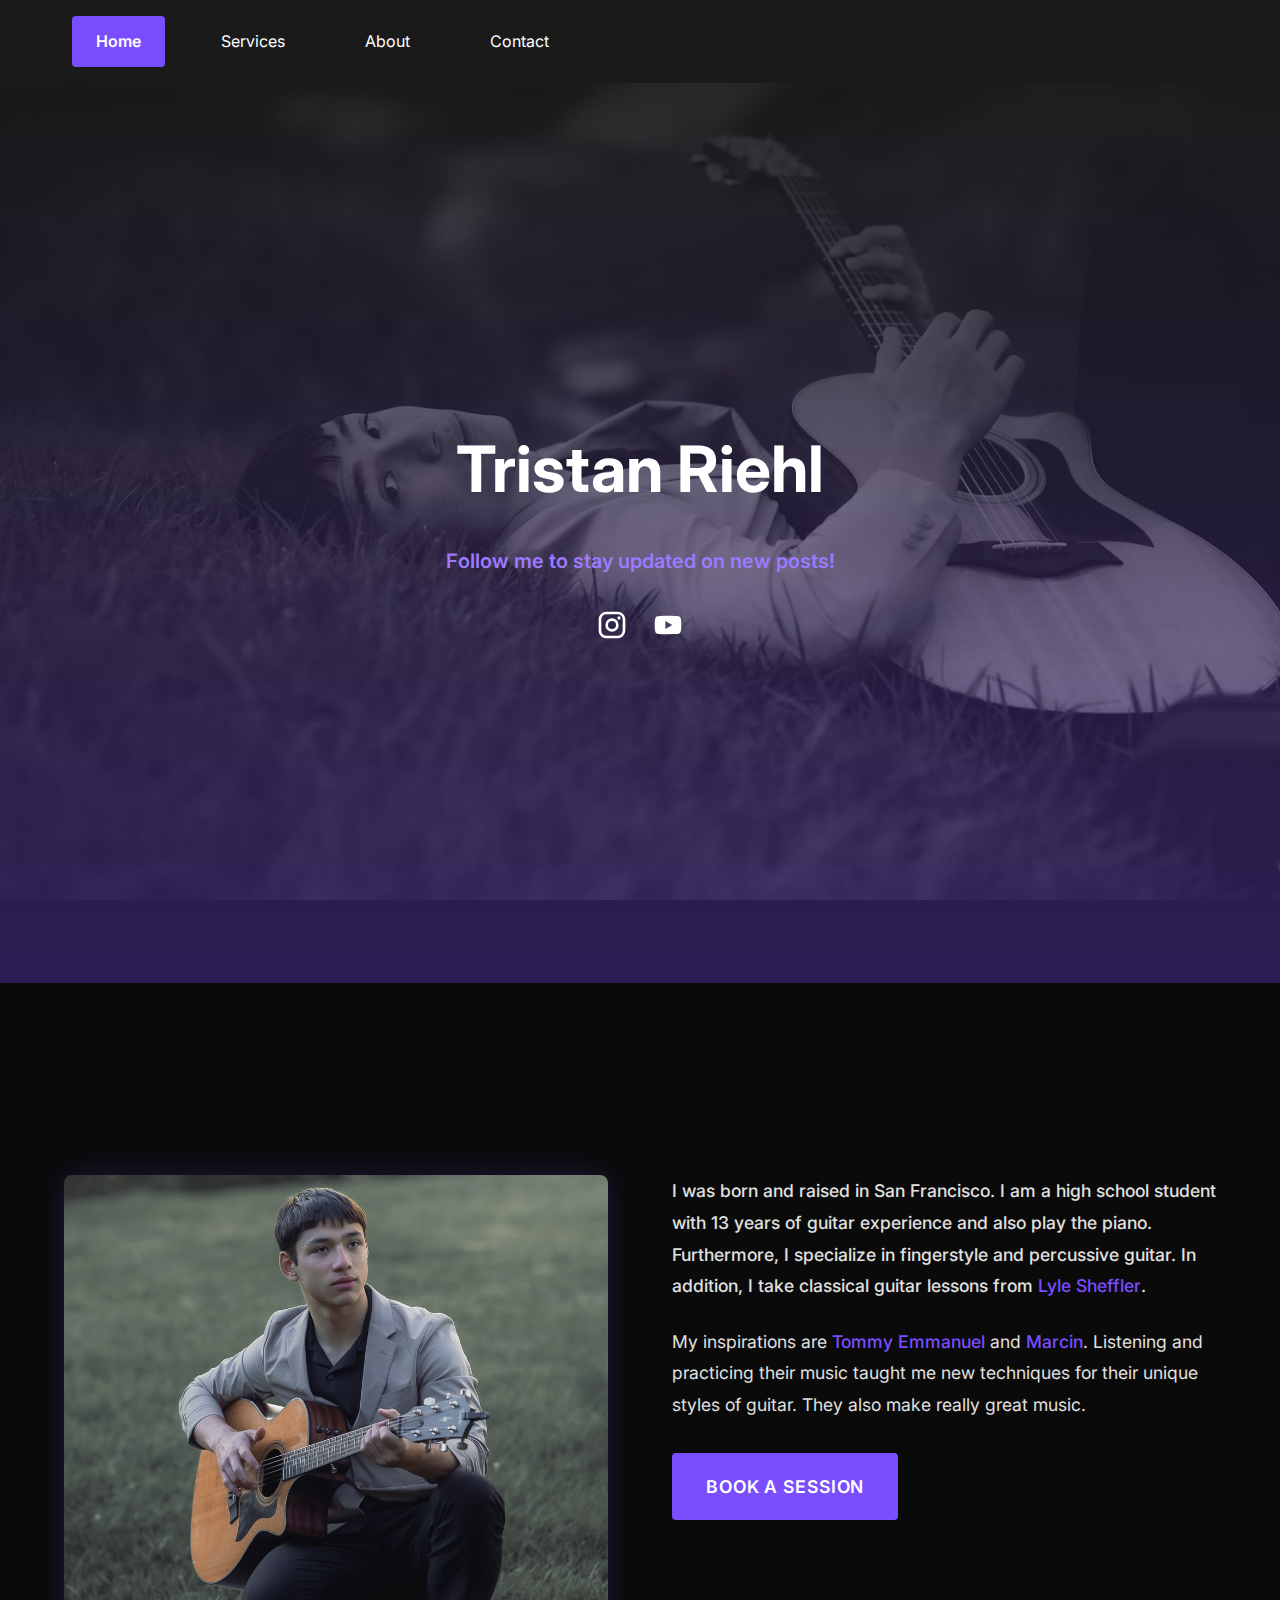
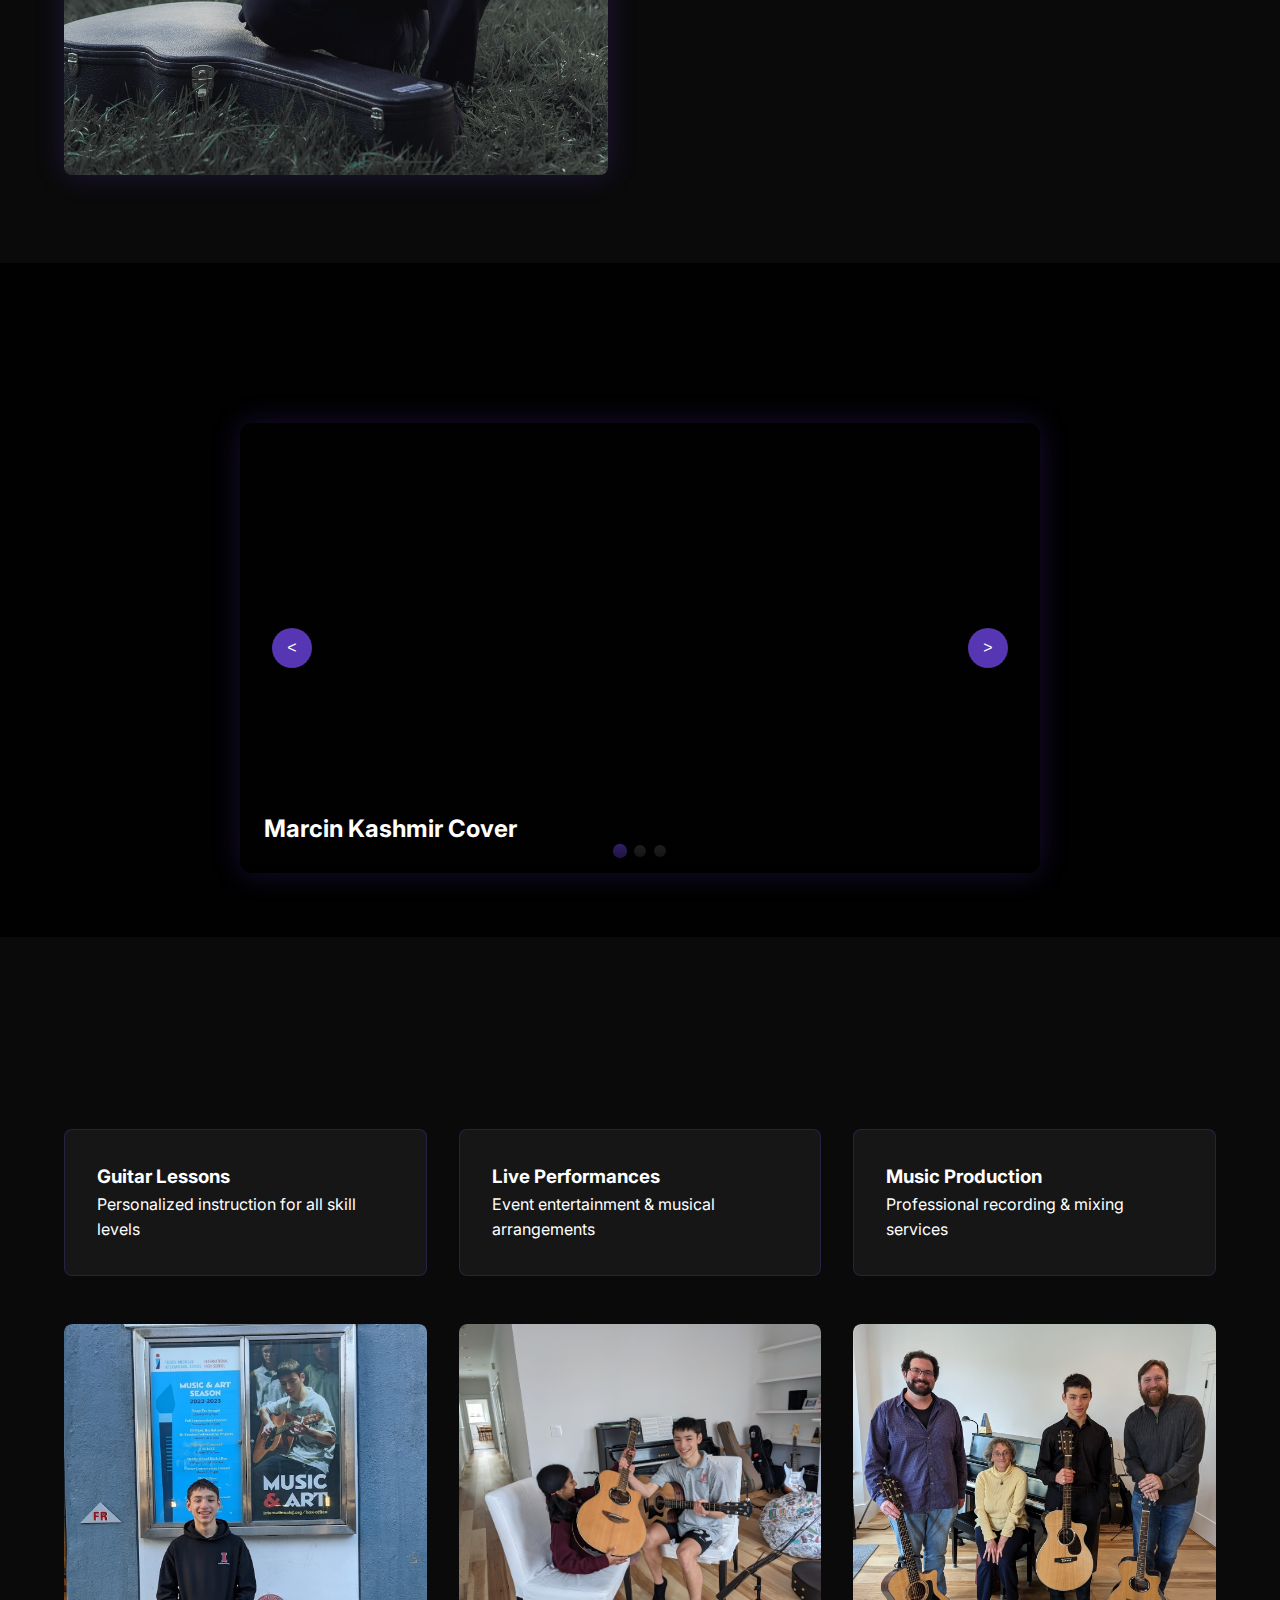
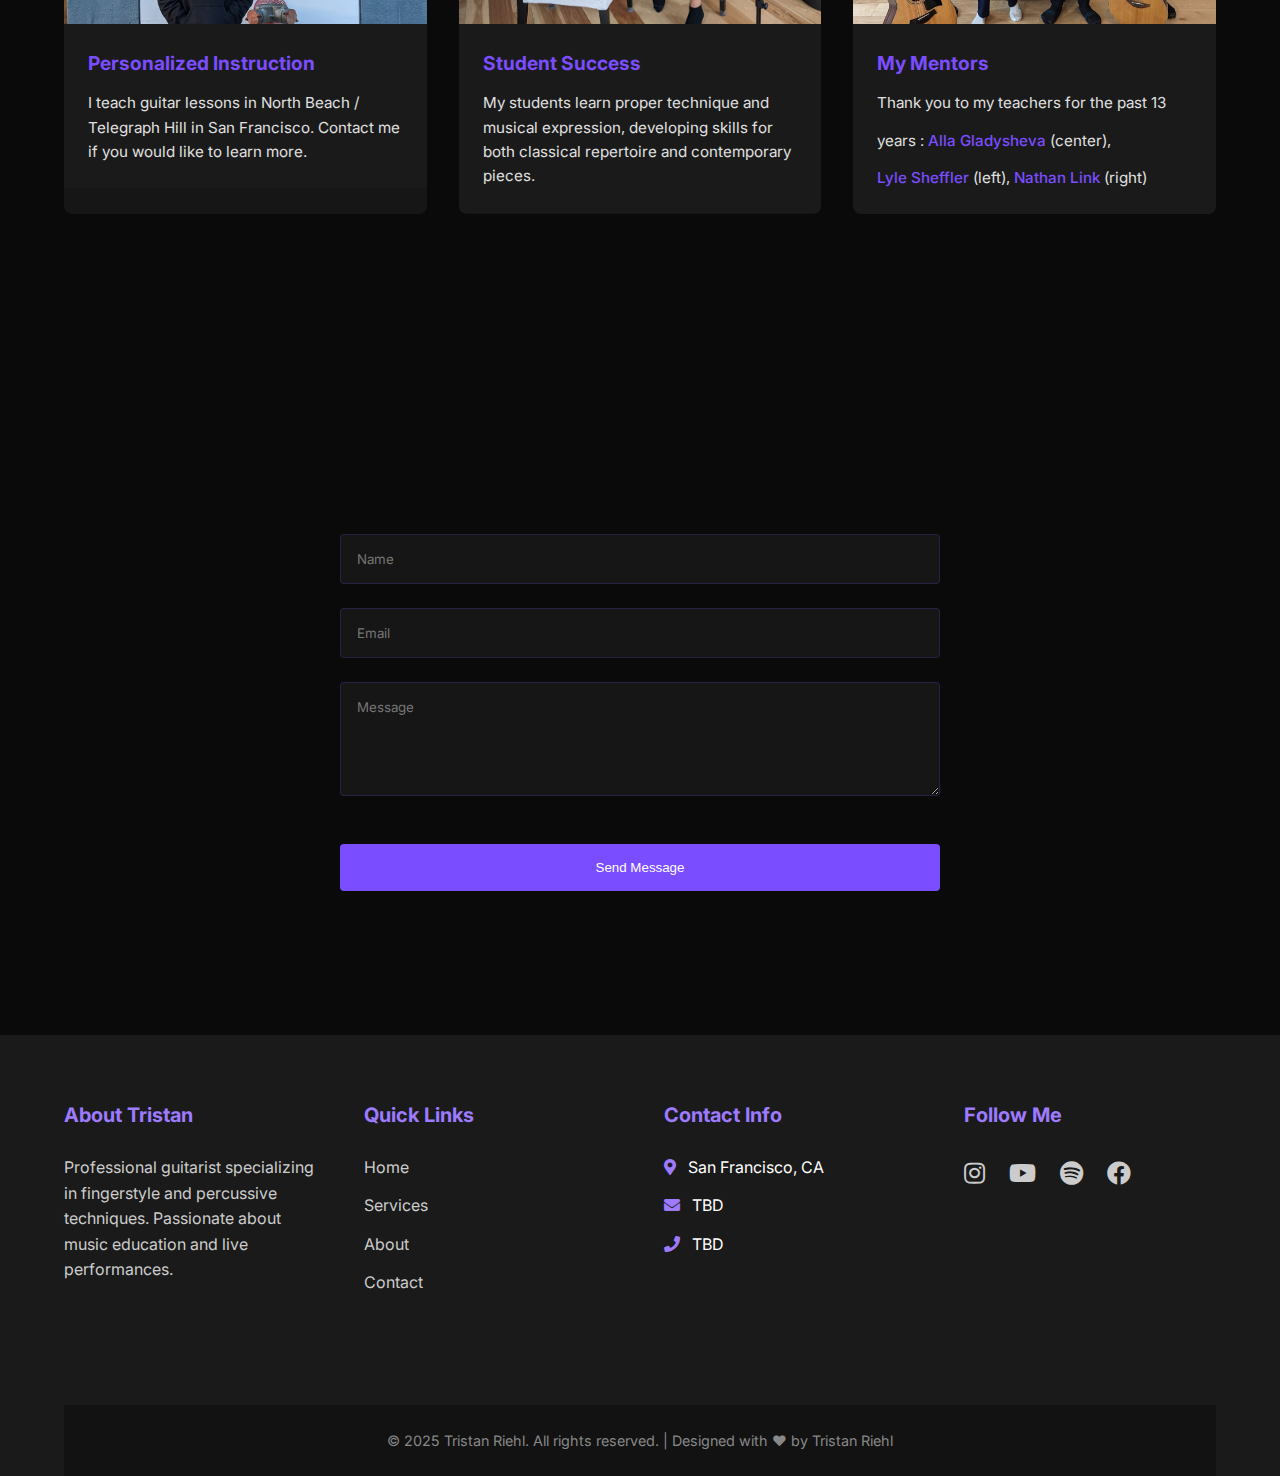
==== commit a1b762ad: "update" ====
--- a/index.html
+++ b/index.html
@@ -67,14 +67,14 @@
         <h1 class="animate-slide">Tristan Riehl</h1>
         <p class="follow-text">Follow me to stay updated on new posts!</p>
         <div class="social-links">
-          <a href="#" aria-label="Instagram">
+          <a href="https://www.instagram.com/tristanriehl/" target="_blank" aria-label="Instagram">
             <svg class="social-icon" viewBox="0 0 24 24">
               <path
                 d="M7.8 2h8.4C19.4 2 22 4.6 22 7.8v8.4a5.8 5.8 0 0 1-5.8 5.8H7.8C4.6 22 2 19.4 2 16.2V7.8A5.8 5.8 0 0 1 7.8 2m-.2 2A3.6 3.6 0 0 0 4 7.6v8.8C4 18.39 5.61 20 7.6 20h8.8a3.6 3.6 0 0 0 3.6-3.6V7.6C20 5.61 18.39 4 16.4 4zm9.65 1.5a1.25 1.25 0 1 1 0 2.5 1.25 1.25 0 0 1 0-2.5M12 7a5 5 0 0 1 5 5 5 5 0 0 1-5 5 5 5 0 0 1-5-5 5 5 0 0 1 5-5m0 2a3 3 0 0 0-3 3 3 3 0 0 0 3 3 3 3 0 0 0 3-3 3 3 0 0 0-3-3"
               />
             </svg>
           </a>
-          <a href="#" aria-label="YouTube">
+          <a href="https://www.youtube.com/@TristanRiehl" target="_blank" aria-label="YouTube">
             <svg class="social-icon" viewBox="0 0 24 24">
               <path
                 d="m10 15 5.19-3L10 9zm11.56-7.83c.13.47.22 1.1.28 1.9.07.8.1 1.49.1 2.09L22 12c0 2.19-.16 3.8-.44 4.83-.25.9-.83 1.48-1.73 1.73-.47.13-1.33.22-2.65.28-1.3.07-2.49.1-3.59.1L12 19c-4.19 0-6.8-.16-7.83-.44-.9-.25-1.48-.83-1.73-1.73-.13-.47-.22-1.1-.28-1.9-.07-.8-.1-1.49-.1-2.09L2 12c0-2.19.16-3.8.44-4.83.25-.9.83-1.48 1.73-1.73.47-.13 1.33-.22 2.65-.28 1.3-.07 2.49-.1 3.59-.1L12 5c4.19 0 6.8.16 7.83.44.9.25 1.48.83 1.73 1.73"
@@ -101,12 +101,12 @@
               with 13 years of guitar experience and also play the piano.
               Furthermore, I specialize in fingerstyle and percussive guitar. In
               addition, I take classical guitar lessons from
-              <a href="https://lylesheffler.com/">Lyle Sheffler</a>.
+              <a href="https://lylesheffler.com/" target="_blank">Lyle Sheffler</a>.
             </p>
             <p>
               My inspirations are
-              <a href="https://tommyemmanuel.com/">Tommy Emmanuel</a> and
-              <a href="https://marcinofficial.com/">Marcin</a>. Listening and
+              <a href="https://tommyemmanuel.com/" target="_blank" >Tommy Emmanuel</a> and
+              <a href="https://marcinofficial.com/" target="_blank" >Marcin</a>. Listening and
               practicing their music taught me new techniques for their unique
               styles of guitar. They also make really great music.
             </p>
@@ -184,6 +184,7 @@
     </section>
 
     <script>
+        
       // Video Carousel Functionality
       let currentSlide = 0;
       const slides = document.querySelectorAll(".carousel-slide");
@@ -219,15 +220,6 @@
         .querySelector(".carousel-next")
         .addEventListener("click", () => showSlide(currentSlide + 1));
 
-      // Auto-advance only if no video is playing
-      setInterval(() => {
-        const activeVideo = document.querySelector(
-          ".carousel-slide.active video"
-        );
-        if (!activeVideo || activeVideo.paused) {
-          showSlide(currentSlide + 1);
-        }
-      }, 8000);
 
       // Add click handlers for embedded iframes
       document.querySelectorAll(".embedded-video").forEach((iframe) => {
@@ -258,6 +250,44 @@
           </div>
         </div>
       </div>
+
+      <!-- Add this inside your services section -->
+<div class="teaching-grid">
+    <!-- First Teaching Item -->
+    <div class="teaching-item">
+        <div class="teaching-image">
+            <img src="src/SchoolGuitarPoster.jpg" alt="Tristan teaching guitar">
+        </div>
+        <div class="teaching-text">
+            <h3>Personalized Instruction</h3>
+            <p>I teach guitar lessons in North Beach / Telegraph Hill in San Francisco. Contact me if you would like to learn more.
+            </p>
+        </div>
+    </div>
+
+    <!-- Second Teaching Item -->
+    <div class="teaching-item">
+        <div class="teaching-image">
+            <img src="src/TeachingGuitar.jpg" alt="Student performance">
+        </div>
+        <div class="teaching-text">
+            <h3>Student Success</h3>
+            <p>My students learn proper technique and musical expression, developing skills for both classical repertoire and contemporary pieces.</p>
+        </div>
+    </div>
+
+    <!-- Mentors Section -->
+    <div class="teaching-item">
+        <div class="teaching-image">
+            <img src="src/Teachers.jpg" alt="Musical mentors">
+        </div>
+        <div class="teaching-text">
+            <h3>My Mentors</h3>
+            <p>Thank you to my teachers for the past 13 years : <a href="https://sfcm.edu/study/faculty/alla-gladysheva" target="_blank" >Alla Gladysheva</a> (center), <a href="https://lylesheffler.com/" target="_blank" >Lyle Sheffler</a> (left), <a href="https://www.nathanpejzalink.com/" target="_blank" >Nathan Link</a> (right)
+            </p>
+        </div>
+    </div>
+</div>
     </section>
 
     <section id="contact" class="contact-section">
@@ -368,16 +398,16 @@
           <h4>Contact Info</h4>
           <ul>
             <li><i class="fas fa-map-marker-alt"></i> San Francisco, CA</li>
-            <li><i class="fas fa-envelope"></i> contact@tristanmusic.com</li>
-            <li><i class="fas fa-phone"></i> (555) 123-4567</li>
+            <li><i class="fas fa-envelope"></i> TBD</li>
+            <li><i class="fas fa-phone"></i> TBD</li>
           </ul>
         </div>
 
         <div class="footer-section">
           <h4>Follow Me</h4>
           <div class="social-icons">
-            <a href="#"><i class="fab fa-instagram"></i></a>
-            <a href="#"><i class="fab fa-youtube"></i></a>
+            <a href="https://www.instagram.com/tristanriehl/" target="_blank" ><i class="fab fa-instagram"></i></a>
+            <a href="https://www.youtube.com/@TristanRiehl" target="_blank" ><i class="fab fa-youtube"></i></a>
             <a href="#"><i class="fab fa-spotify"></i></a>
             <a href="#"><i class="fab fa-facebook"></i></a>
           </div>
--- a/main.css
+++ b/main.css
@@ -724,4 +724,604 @@
     .hamburger.active span:nth-child(3) {
         transform: rotate(-45deg) translate(7px, -6px);
     }
+}
+
+/* About Me Section Styling */
+.about-text {
+    color: #e0e0e0;
+    line-height: 1.8;
+    font-size: 1.1rem;
+}
+
+.about-text a {
+    color: var(--secondary-color); /* Use your purple accent color */
+    text-decoration: none;
+    position: relative;
+    transition: all var(--transition-speed) ease;
+    font-weight: 500;
+}
+
+/* Underline Animation */
+.about-text a::after {
+    content: '';
+    position: absolute;
+    width: 100%;
+    height: 2px;
+    bottom: -2px;
+    left: 0;
+    background-color: var(--secondary-color);
+    transform: scaleX(0);
+    transform-origin: bottom right;
+    transition: transform 0.3s ease-out;
+}
+
+.about-text a:hover::after {
+    transform: scaleX(1);
+    transform-origin: bottom left;
+}
+
+/* Focus State for Accessibility */
+.about-text a:focus {
+    outline: 2px solid var(--accent-color);
+    outline-offset: 3px;
+    border-radius: 2px;
+}
+
+/* Visited Links */
+.about-text a:visited {
+    color: var(--accent-color); /* Slightly different color for visited links */
+}
+
+/* Link Hover Effects */
+.about-text a:hover {
+    color: var(--accent-color);
+    text-shadow: 0 0 5px rgba(122, 77, 255, 0.3);
+}
+
+/* Special Styling for External Links */
+.about-text a[href^="http"]::after {
+    content: " ↗";
+    font-size: 0.8em;
+}
+
+/* Responsive Adjustments */
+@media (max-width: 768px) {
+    .about-text a {
+        font-weight: 600; /* Make links more visible on mobile */
+    }
+    
+    .about-text a::after {
+        height: 1.5px; /* Thinner underline on mobile */
+    }
+}
+/* CTA Button Styling */
+.cta-button a {
+    display: inline-block;
+    padding: 1rem 2rem;
+    background-color: var(--secondary-color); /* Purple */
+    color: white;
+    text-decoration: none;
+    border-radius: 4px;
+    transition: all var(--transition-speed) ease;
+    font-weight: 600;
+    text-transform: uppercase;
+    letter-spacing: 0.05em;
+    border: 2px solid transparent;
+}
+
+.cta-button a:hover {
+    background-color: transparent;
+    color: var(--secondary-color);
+    border-color: var(--secondary-color);
+    transform: translateY(-2px);
+    box-shadow: 0 5px 15px rgba(122, 77, 255, 0.3);
+}
+
+/* Focus State for Accessibility */
+.cta-button a:focus {
+    outline: 2px solid var(--accent-color);
+    outline-offset: 3px;
+}
+
+/* Active State */
+.cta-button a:active {
+    transform: translateY(0);
+    box-shadow: none;
+}
+
+/* Carousel Container */
+.carousel-container {
+    max-width: 800px; /* Reduced from 1200px */
+    margin: 0 auto;
+    position: relative;
+    overflow: hidden;
+    border-radius: 12px;
+    box-shadow: 0 0 30px rgba(122, 77, 255, 0.2);
+}
+
+/* Video Wrapper */
+.video-wrapper {
+    position: relative;
+    padding-top: 56.25%; /* 16:9 Aspect Ratio */
+    height: 0;
+}
+
+/* Embedded Video */
+.embedded-video {
+    position: absolute;
+    top: 0;
+    left: 0;
+    width: 100%;
+    height: 100%;
+}
+
+/* Navigation Buttons */
+.carousel-prev,
+.carousel-next {
+    width: 40px; /* Smaller buttons */
+    height: 40px;
+    padding: 0.8rem;
+    font-size: 1rem;
+}
+
+/* Responsive Adjustments */
+@media (max-width: 768px) {
+    .carousel-container {
+        max-width: 95%;
+    }
+    
+    .carousel-prev,
+    .carousel-next {
+        width: 30px;
+        height: 30px;
+        padding: 0.5rem;
+    }
+}
+
+/* Section Header */
+.section-header {
+    text-align: center;
+    margin-bottom: 3rem;
+    position: relative;
+    padding: 0 1rem;
+}
+
+/* Section Title */
+.section-title {
+    font-size: 4rem;
+    font-weight: 700;
+    color: var(--secondary-color);
+    text-transform: uppercase;
+    letter-spacing: 0.1em;
+    margin: 0;
+    position: relative;
+    display: inline-block;
+    padding: 0 2rem;
+    background: linear-gradient(45deg, var(--primary-color), rgba(26, 26, 26, 0.9));
+    z-index: 1;
+}
+
+/* Title Decoration */
+.title-decoration {
+    position: absolute;
+    bottom: 0;
+    left: 50%;
+    transform: translateX(-50%);
+    width: 200px;
+    height: 4px;
+    background: var(--secondary-color);
+    border-radius: 2px;
+    box-shadow: 0 0 15px rgba(122, 77, 255, 0.5);
+}
+
+.title-decoration::before,
+.title-decoration::after {
+    content: '';
+    position: absolute;
+    width: 10px;
+    height: 10px;
+    background: var(--secondary-color);
+    border-radius: 50%;
+    top: -3px;
+    box-shadow: 0 0 15px rgba(122, 77, 255, 0.5);
+}
+
+.title-decoration::before {
+    left: -20px;
+}
+
+.title-decoration::after {
+    right: -20px;
+}
+
+/* Animation */
+.section-title {
+    animation: float 3s ease-in-out infinite;
+}
+
+@keyframes float {
+    0%, 100% {
+        transform: translateY(0);
+    }
+    50% {
+        transform: translateY(-10px);
+    }
+}
+
+/* Responsive Adjustments */
+@media (max-width: 768px) {
+    .section-title {
+        font-size: 3rem;
+        padding: 0 1rem;
+    }
+    
+    .title-decoration {
+        width: 150px;
+    }
+}
+
+@media (max-width: 480px) {
+    .section-title {
+        font-size: 2.5rem;
+    }
+    
+    .title-decoration {
+        width: 120px;
+    }
+}
+
+.section-title:hover {
+    color: var(--accent-color);
+    text-shadow: 0 0 15px rgba(122, 77, 255, 0.7);
+    transition: all 0.3s ease;
+}
+
+.section-header {
+    opacity: 0;
+    transform: translateY(50px);
+    transition: all 1s ease;
+}
+
+.section-header.visible {
+    opacity: 1;
+    transform: translateY(0);
+}
+
+.section-title {
+    text-shadow: 0 0 10px rgba(122, 77, 255, 0.5),
+                 0 0 20px rgba(122, 77, 255, 0.3),
+                 0 0 30px rgba(122, 77, 255, 0.2);
+}
+
+.title-decoration {
+    filter: drop-shadow(0 0 5px rgba(122, 77, 255, 0.7));
+}
+
+.section-header {
+    background: radial-gradient(circle, transparent 20%, var(--primary-color) 20%, var(--primary-color) 80%, transparent 80%, transparent),
+                radial-gradient(circle, transparent 20%, var(--primary-color) 20%, var(--primary-color) 80%, transparent 80%, transparent) 50px 50px;
+    background-size: 100px 100px;
+    padding: 2rem 0;
+    border-radius: 15px;
+    margin: 2rem auto;
+    max-width: 90%;
+}
+
+.teaching-section {
+    padding: 4rem 5%;
+    background: rgba(0, 0, 0, 0.8);
+}
+
+.teaching-grid {
+    max-width: 1200px;
+    margin: 0 auto;
+    display: grid;
+    grid-template-columns: repeat(2, 1fr);
+    gap: 2rem;
+}
+
+.teaching-card {
+    background: rgba(255, 255, 255, 0.05);
+    border-radius: 10px;
+    overflow: hidden;
+    transition: transform 0.3s ease;
+}
+
+.teaching-card:hover {
+    transform: translateY(-5px);
+}
+
+.image-container {
+    position: relative;
+    padding-top: 100%; /* Square aspect ratio */
+    overflow: hidden;
+}
+
+.teaching-img {
+    position: absolute;
+    top: 0;
+    left: 0;
+    width: 100%;
+    height: 100%;
+    object-fit: cover;
+    filter: grayscale(30%);
+    transition: filter 0.3s ease;
+}
+
+.teaching-card:hover .teaching-img {
+    filter: grayscale(0);
+}
+
+.teaching-content {
+    padding: 1.5rem;
+}
+
+.teaching-content h3 {
+    color: var(--secondary-color);
+    margin-bottom: 1rem;
+    font-size: 1.5rem;
+}
+
+.teaching-content p {
+    color: #e0e0e0;
+    line-height: 1.6;
+}
+
+.mentors-card {
+    grid-column: 1 / -1;
+    background: rgba(255, 255, 255, 0.05);
+    border-radius: 10px;
+    overflow: hidden;
+    margin-top: 2rem;
+}
+
+.mentors-img {
+    width: 100%;
+    height: 400px;
+    object-fit: cover;
+    filter: sepia(20%);
+}
+
+.mentors-content {
+    padding: 2rem;
+    text-align: center;
+}
+
+.mentors-content h3 {
+    color: var(--accent-color);
+    font-size: 2rem;
+    margin-bottom: 1.5rem;
+}
+
+.mentors-content p {
+    color: #e0e0e0;
+    max-width: 800px;
+    margin: 0 auto;
+    line-height: 1.8;
+}
+
+@media (max-width: 768px) {
+    .teaching-grid {
+        grid-template-columns: 1fr;
+    }
+    
+    .mentors-img {
+        height: 300px;
+    }
+    
+    .mentors-content h3 {
+        font-size: 1.5rem;
+    }
+}
+
+/* Services Gallery Styles */
+.teaching-gallery {
+    display: grid;
+    grid-template-columns: repeat(auto-fit, minmax(300px, 1fr));
+    gap: 2rem;
+    margin-top: 3rem;
+}
+
+.teacher-card,
+.student-card {
+    display: grid;
+    grid-template-columns: 1fr;
+    gap: 1.5rem;
+    background: rgba(255, 255, 255, 0.05);
+    padding: 1.5rem;
+    border-radius: 8px;
+    border: 1px solid rgba(122, 77, 255, 0.2);
+}
+
+.mentors-card {
+    grid-column: 1 / -1;
+    text-align: center;
+    max-width: 800px;
+    margin: 0 auto;
+}
+
+.photo-frame {
+    position: relative;
+    overflow: hidden;
+    border-radius: 6px;
+    box-shadow: 0 4px 15px rgba(0,0,0,0.3);
+}
+
+.teaching-photo {
+    width: 100%;
+    height: 400px;
+    object-fit: cover;
+    transition: transform 0.3s ease;
+}
+
+.mentors-photo {
+    width: 100%;
+    height: 500px;
+    object-fit: cover;
+}
+
+.teaching-photo:hover {
+    transform: scale(1.03);
+}
+
+.teaching-text {
+    padding: 1rem;
+}
+
+.teaching-text h3 {
+    color: var(--secondary-color);
+    margin-bottom: 1rem;
+}
+
+.teaching-text p {
+    line-height: 1.6;
+    color: #e0e0e0;
+}
+
+.mentors-text {
+    margin-top: 1.5rem;
+    padding: 0 2rem;
+}
+
+/* Responsive Design */
+@media (max-width: 768px) {
+    .teaching-gallery {
+        grid-template-columns: 1fr;
+    }
+    
+    .teaching-photo {
+        height: 300px;
+    }
+    
+    .mentors-photo {
+        height: 400px;
+    }
+    
+    .mentors-text {
+        padding: 0 1rem;
+    }
+}
+
+/* Teaching Grid Styles */
+.teaching-grid {
+    display: grid;
+    grid-template-columns: repeat(3, 1fr);
+    gap: 2rem;
+    margin: 3rem auto;
+    max-width: 1200px;
+}
+
+.teaching-item {
+    background: rgba(255, 255, 255, 0.05);
+    border-radius: 8px;
+    overflow: hidden;
+    transition: transform 0.3s ease;
+}
+
+.teaching-item:hover {
+    transform: translateY(-5px);
+}
+
+.teaching-image {
+    height: 300px;
+    overflow: hidden;
+}
+
+.teaching-image img {
+    width: 100%;
+    height: 100%;
+    object-fit: cover;
+    border-radius: 8px 8px 0 0;
+}
+
+.teaching-text {
+    padding: 1.5rem;
+    background: var(--primary-color);
+}
+
+.teaching-text h3 {
+    color: var(--secondary-color);
+    margin-bottom: 0.8rem;
+    font-size: 1.2rem;
+}
+
+.teaching-text p {
+    color: #e0e0e0;
+    font-size: 0.95rem;
+    line-height: 1.6;
+}
+
+/* Responsive Design */
+@media (max-width: 768px) {
+    .teaching-grid {
+        grid-template-columns: 1fr;
+        max-width: 600px;
+    }
+    
+    .teaching-image {
+        height: 250px;
+    }
+}
+
+
+
+
+
+
+
+/* Service Section Link Styling */
+.teaching-text a {
+    color: var(--secondary-color);
+    text-decoration: none;
+    position: relative;
+    transition: all var(--transition-speed) ease;
+    font-weight: 500;
+    display: inline-block;
+    margin-top: 0.8rem;
+}
+
+.teaching-text a::after {
+    content: '';
+    position: absolute;
+    width: 100%;
+    height: 2px;
+    bottom: -2px;
+    left: 0;
+    background-color: var(--secondary-color);
+    transform: scaleX(0);
+    transform-origin: bottom right;
+    transition: transform 0.3s ease-out;
+}
+
+.teaching-text a:hover {
+    color: var(--accent-color);
+    text-shadow: 0 0 5px rgba(122, 77, 255, 0.3);
+}
+
+.teaching-text a:hover::after {
+    transform: scaleX(1);
+    transform-origin: bottom left;
+}
+
+.teaching-text a:focus {
+    outline: 2px solid var(--accent-color);
+    outline-offset: 3px;
+    border-radius: 2px;
+}
+
+/* If you have external links */
+.teaching-text a[href^="http"]::after {
+    content: " ↗";
+    font-size: 0.8em;
+}
+
+/* Responsive Adjustments */
+@media (max-width: 768px) {
+    .teaching-text a {
+        font-size: 0.9rem;
+    }
+    
+    .teaching-text a::after {
+        height: 1.5px;
+    }
 }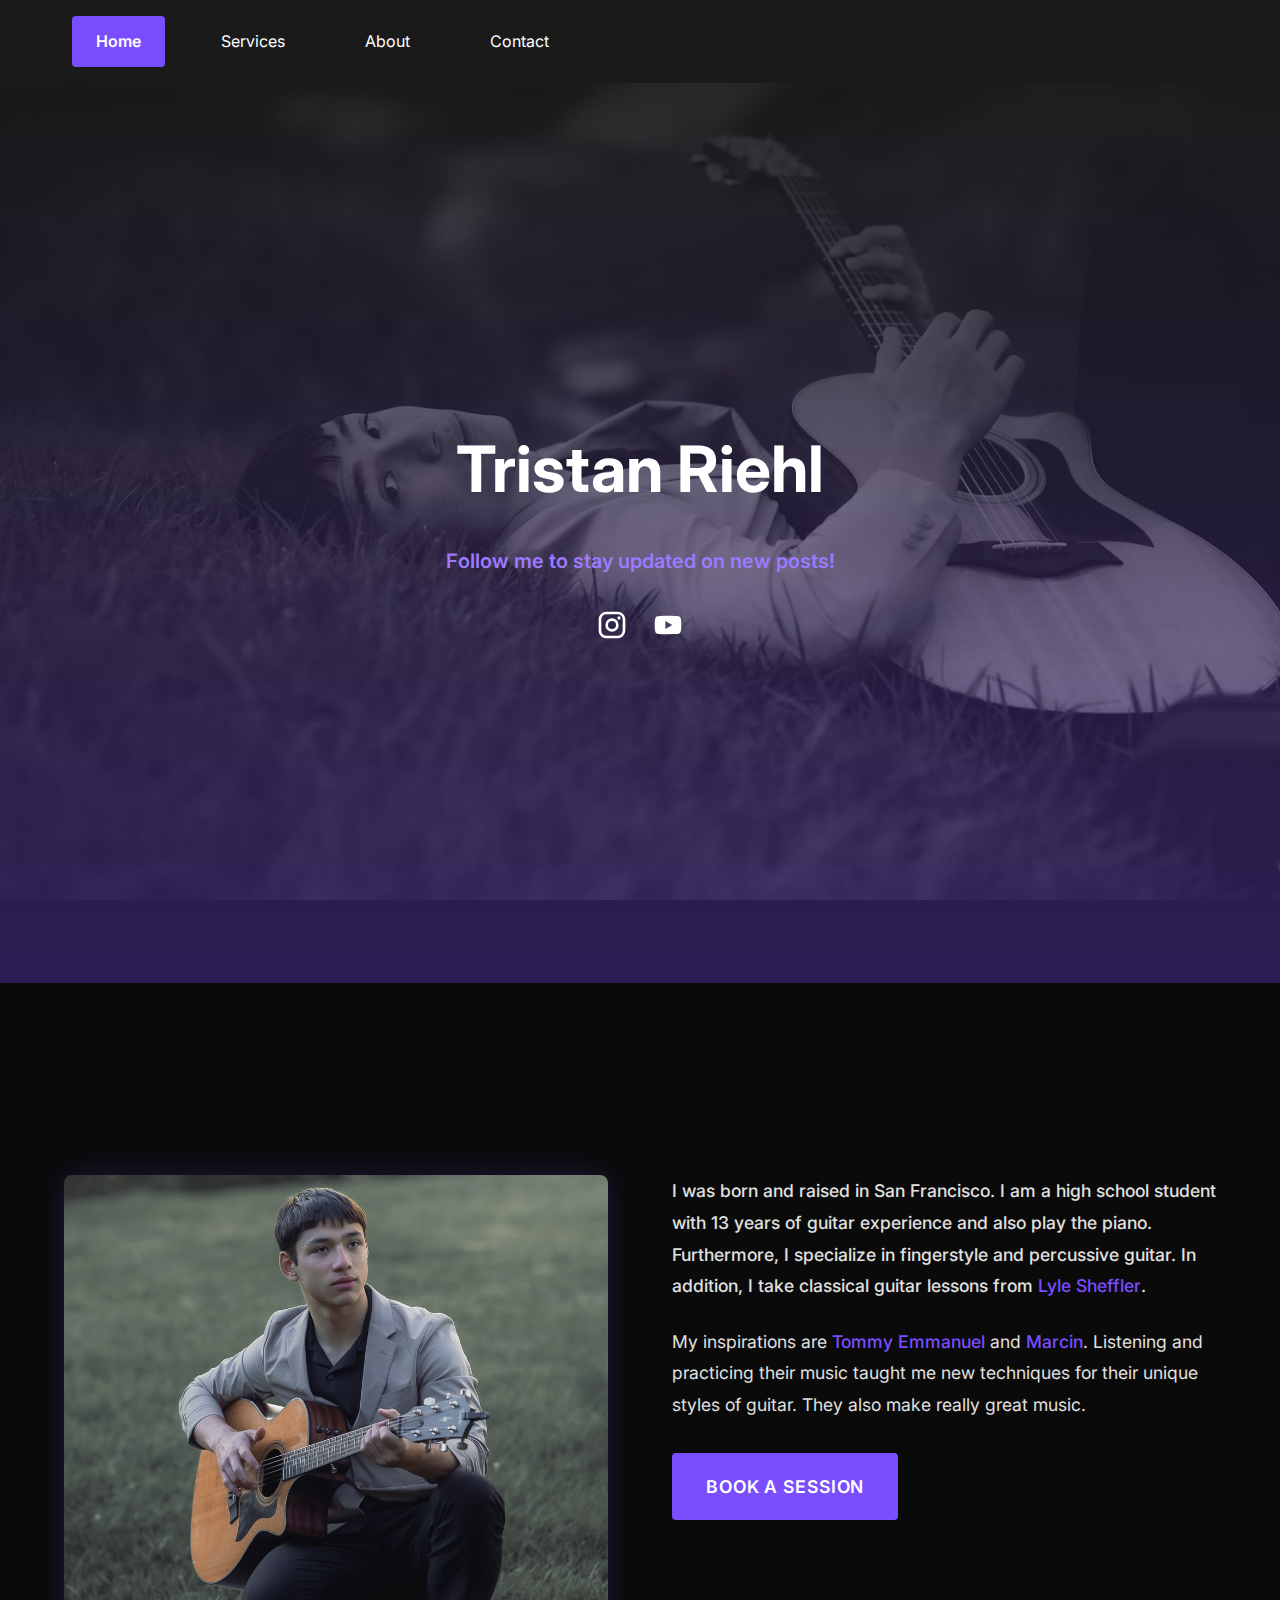
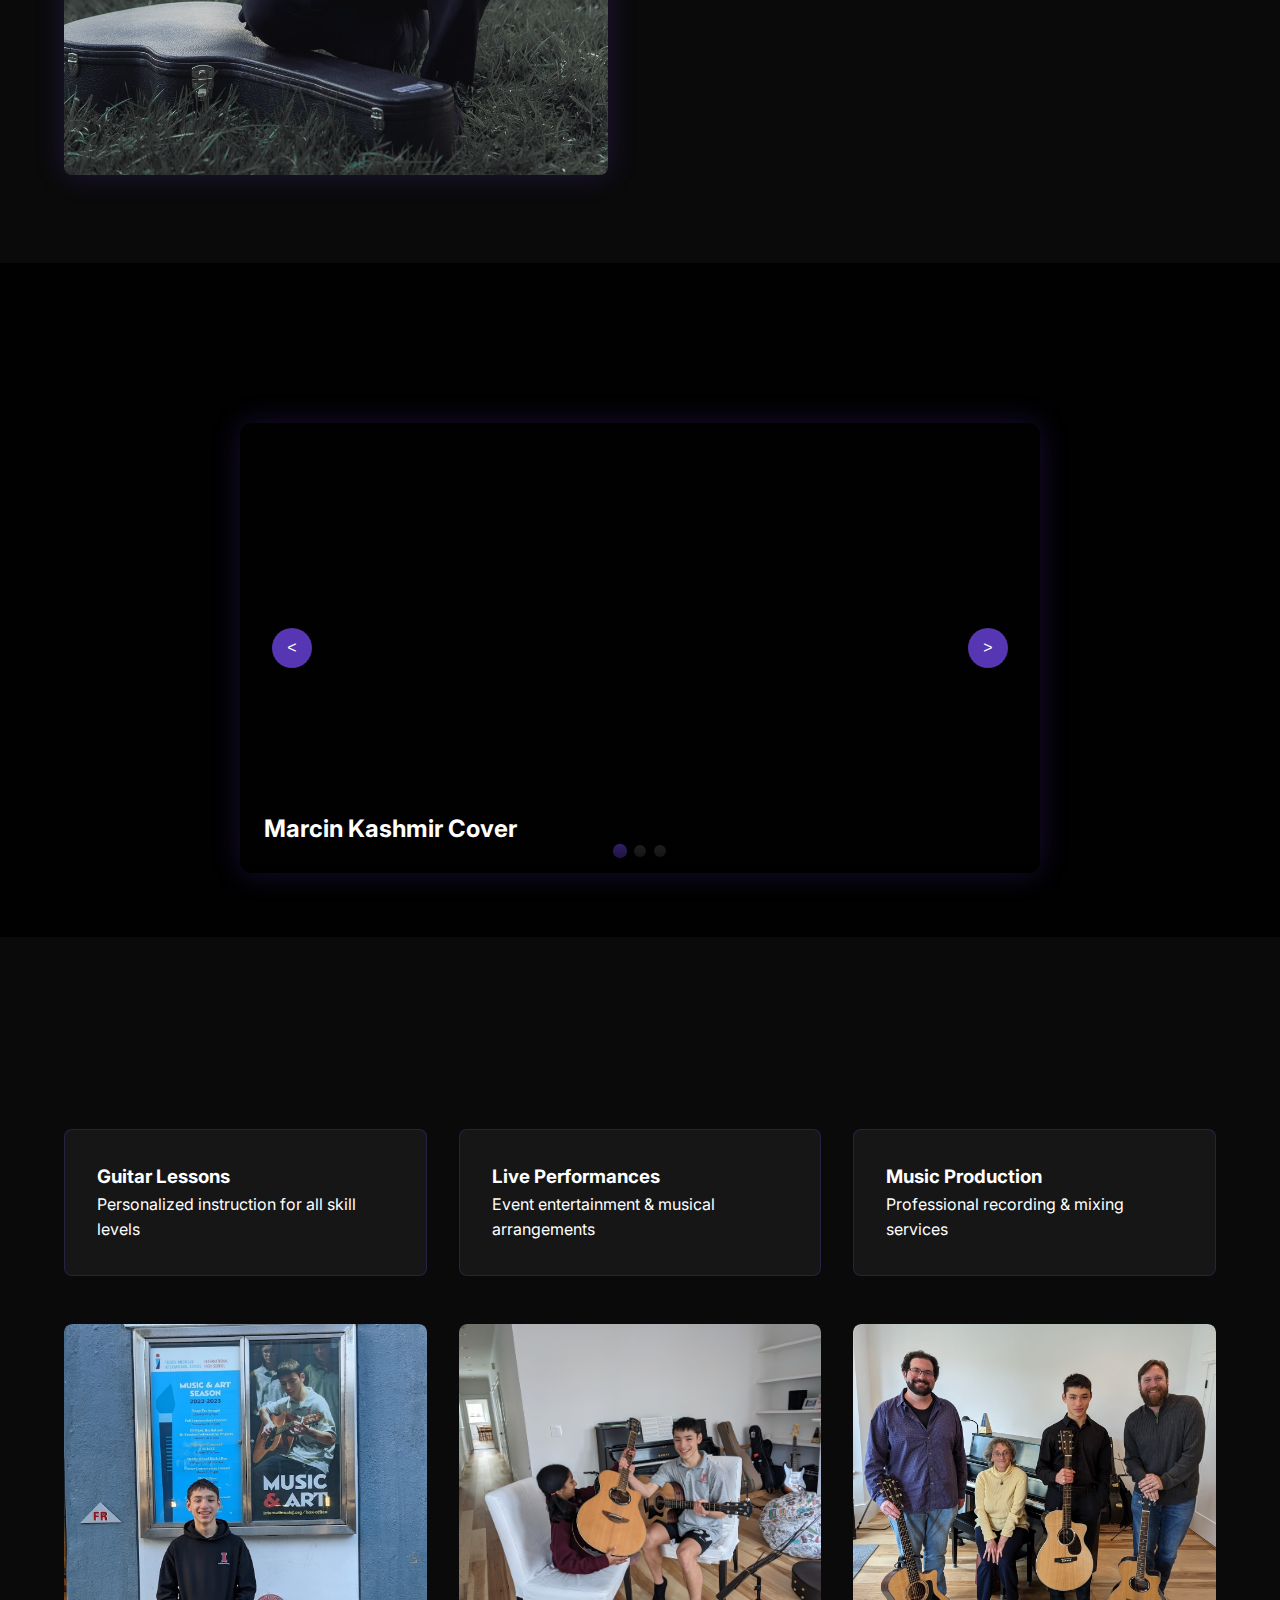
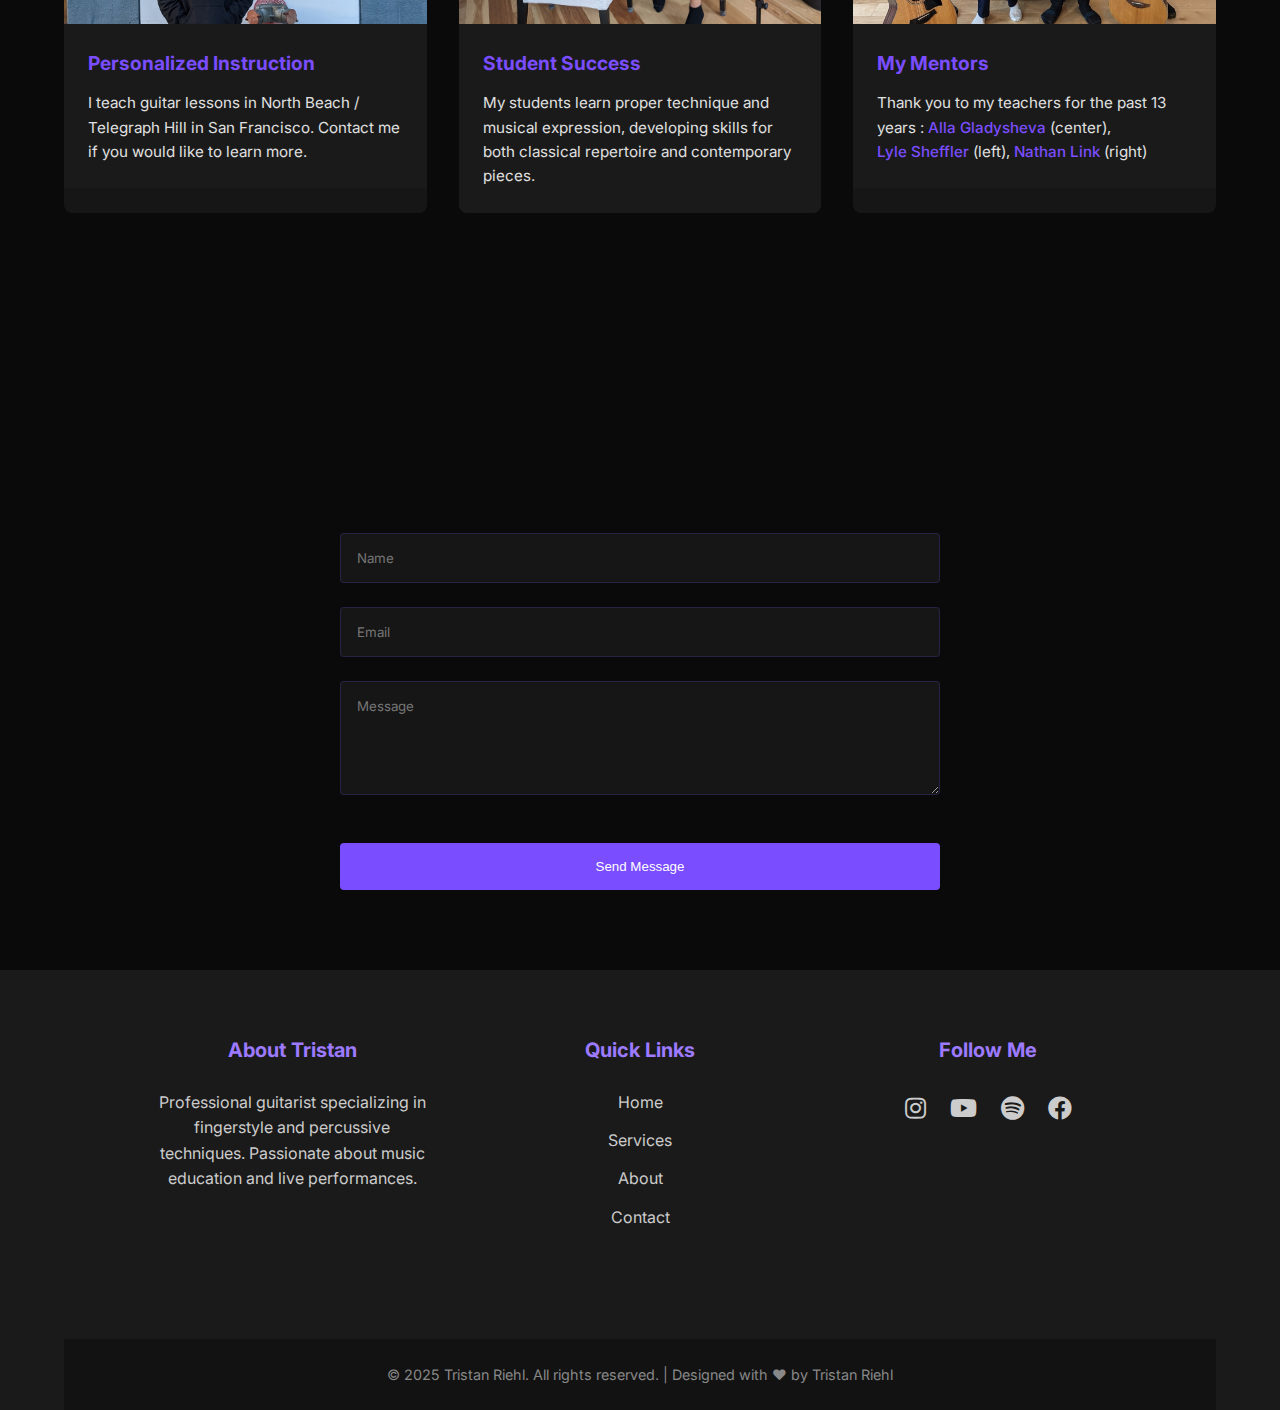
==== commit 4dd48196: "fix footer" ====
--- a/index.html
+++ b/index.html
@@ -19,62 +19,72 @@
 
   <body>
     <nav class="navbar">
-        <!-- Hamburger Icon -->
-        <div class="hamburger" onclick="toggleMenu()">
-            <span></span>
-            <span></span>
-            <span></span>
-        </div>
-        
-        <!-- Navigation Links -->
-        <div class="nav-links">
-            <a href="#home" class="active">Home</a>
-            <a href="#services">Services</a>
-            <a href="#about">About</a>
-            <a href="#contact">Contact</a>
-        </div>
+      <!-- Hamburger Icon -->
+      <div class="hamburger" onclick="toggleMenu()">
+        <span></span>
+        <span></span>
+        <span></span>
+      </div>
+
+      <!-- Navigation Links -->
+      <div class="nav-links">
+        <a href="#home" class="active">Home</a>
+        <a href="#services">Services</a>
+        <a href="#about">About</a>
+        <a href="#contact">Contact</a>
+      </div>
     </nav>
 
-    <script>function toggleMenu() {
-        const navLinks = document.querySelector('.nav-links');
-        const hamburger = document.querySelector('.hamburger');
-        
-        navLinks.classList.toggle('active');
-        hamburger.classList.toggle('active');
-    }
-    
-    // Close menu when clicking outside
-    document.addEventListener('click', (e) => {
-        const nav = document.querySelector('.navbar');
-        const hamburger = document.querySelector('.hamburger');
-        
+    <script>
+      function toggleMenu() {
+        const navLinks = document.querySelector(".nav-links");
+        const hamburger = document.querySelector(".hamburger");
+
+        navLinks.classList.toggle("active");
+        hamburger.classList.toggle("active");
+      }
+
+      // Close menu when clicking outside
+      document.addEventListener("click", (e) => {
+        const nav = document.querySelector(".navbar");
+        const hamburger = document.querySelector(".hamburger");
+
         if (!nav.contains(e.target) && !hamburger.contains(e.target)) {
-            document.querySelector('.nav-links').classList.remove('active');
-            document.querySelector('.hamburger').classList.remove('active');
+          document.querySelector(".nav-links").classList.remove("active");
+          document.querySelector(".hamburger").classList.remove("active");
         }
-    });
-    
-    // Close menu when clicking a link
-    document.querySelectorAll('.nav-links a').forEach(link => {
-        link.addEventListener('click', () => {
-            document.querySelector('.nav-links').classList.remove('active');
-            document.querySelector('.hamburger').classList.remove('active');
+      });
+
+      // Close menu when clicking a link
+      document.querySelectorAll(".nav-links a").forEach((link) => {
+        link.addEventListener("click", () => {
+          document.querySelector(".nav-links").classList.remove("active");
+          document.querySelector(".hamburger").classList.remove("active");
         });
-    });</script>
+      });
+    </script>
 
     <section id="home" class="header">
       <div class="header-content">
         <h1 class="animate-slide">Tristan Riehl</h1>
         <p class="follow-text">Follow me to stay updated on new posts!</p>
         <div class="social-links">
-          <a href="https://www.instagram.com/tristanriehl/" target="_blank" aria-label="Instagram">
+          <a
+            href="https://www.instagram.com/tristanriehl/"
+            target="_blank"
+            aria-label="Instagram"
+          >
             <svg class="social-icon" viewBox="0 0 24 24">
               <path
                 d="M7.8 2h8.4C19.4 2 22 4.6 22 7.8v8.4a5.8 5.8 0 0 1-5.8 5.8H7.8C4.6 22 2 19.4 2 16.2V7.8A5.8 5.8 0 0 1 7.8 2m-.2 2A3.6 3.6 0 0 0 4 7.6v8.8C4 18.39 5.61 20 7.6 20h8.8a3.6 3.6 0 0 0 3.6-3.6V7.6C20 5.61 18.39 4 16.4 4zm9.65 1.5a1.25 1.25 0 1 1 0 2.5 1.25 1.25 0 0 1 0-2.5M12 7a5 5 0 0 1 5 5 5 5 0 0 1-5 5 5 5 0 0 1-5-5 5 5 0 0 1 5-5m0 2a3 3 0 0 0-3 3 3 3 0 0 0 3 3 3 3 0 0 0 3-3 3 3 0 0 0-3-3"
               />
             </svg>
           </a>
-          <a href="https://www.youtube.com/@TristanRiehl" target="_blank" aria-label="YouTube">
+          <a
+            href="https://www.youtube.com/@TristanRiehl"
+            target="_blank"
+            aria-label="YouTube"
+          >
             <svg class="social-icon" viewBox="0 0 24 24">
               <path
                 d="m10 15 5.19-3L10 9zm11.56-7.83c.13.47.22 1.1.28 1.9.07.8.1 1.49.1 2.09L22 12c0 2.19-.16 3.8-.44 4.83-.25.9-.83 1.48-1.73 1.73-.47.13-1.33.22-2.65.28-1.3.07-2.49.1-3.59.1L12 19c-4.19 0-6.8-.16-7.83-.44-.9-.25-1.48-.83-1.73-1.73-.13-.47-.22-1.1-.28-1.9-.07-.8-.1-1.49-.1-2.09L2 12c0-2.19.16-3.8.44-4.83.25-.9.83-1.48 1.73-1.73.47-.13 1.33-.22 2.65-.28 1.3-.07 2.49-.1 3.59-.1L12 5c4.19 0 6.8.16 7.83.44.9.25 1.48.83 1.73 1.73"
@@ -101,14 +111,19 @@
               with 13 years of guitar experience and also play the piano.
               Furthermore, I specialize in fingerstyle and percussive guitar. In
               addition, I take classical guitar lessons from
-              <a href="https://lylesheffler.com/" target="_blank">Lyle Sheffler</a>.
+              <a href="https://lylesheffler.com/" target="_blank"
+                >Lyle Sheffler</a
+              >.
             </p>
             <p>
               My inspirations are
-              <a href="https://tommyemmanuel.com/" target="_blank" >Tommy Emmanuel</a> and
-              <a href="https://marcinofficial.com/" target="_blank" >Marcin</a>. Listening and
-              practicing their music taught me new techniques for their unique
-              styles of guitar. They also make really great music.
+              <a href="https://tommyemmanuel.com/" target="_blank"
+                >Tommy Emmanuel</a
+              >
+              and
+              <a href="https://marcinofficial.com/" target="_blank">Marcin</a>.
+              Listening and practicing their music taught me new techniques for
+              their unique styles of guitar. They also make really great music.
             </p>
             <div class="cta-button">
               <a href="#contact">Book a Session</a>
@@ -184,7 +199,6 @@
     </section>
 
     <script>
-        
       // Video Carousel Functionality
       let currentSlide = 0;
       const slides = document.querySelectorAll(".carousel-slide");
@@ -219,7 +233,6 @@
       document
         .querySelector(".carousel-next")
         .addEventListener("click", () => showSlide(currentSlide + 1));
-
 
       // Add click handlers for embedded iframes
       document.querySelectorAll(".embedded-video").forEach((iframe) => {
@@ -252,42 +265,66 @@
       </div>
 
       <!-- Add this inside your services section -->
-<div class="teaching-grid">
-    <!-- First Teaching Item -->
-    <div class="teaching-item">
-        <div class="teaching-image">
-            <img src="src/SchoolGuitarPoster.jpg" alt="Tristan teaching guitar">
-        </div>
-        <div class="teaching-text">
+      <div class="teaching-grid">
+        <!-- First Teaching Item -->
+        <div class="teaching-item">
+          <div class="teaching-image">
+            <img
+              src="src/SchoolGuitarPoster.jpg"
+              alt="Tristan teaching guitar"
+            />
+          </div>
+          <div class="teaching-text">
             <h3>Personalized Instruction</h3>
-            <p>I teach guitar lessons in North Beach / Telegraph Hill in San Francisco. Contact me if you would like to learn more.
+            <p>
+              I teach guitar lessons in North Beach / Telegraph Hill in San
+              Francisco. Contact me if you would like to learn more.
             </p>
-        </div>
-    </div>
-
-    <!-- Second Teaching Item -->
-    <div class="teaching-item">
-        <div class="teaching-image">
-            <img src="src/TeachingGuitar.jpg" alt="Student performance">
-        </div>
-        <div class="teaching-text">
+          </div>
+        </div>
+
+        <!-- Second Teaching Item -->
+        <div class="teaching-item">
+          <div class="teaching-image">
+            <img src="src/TeachingGuitar.jpg" alt="Student performance" />
+          </div>
+          <div class="teaching-text">
             <h3>Student Success</h3>
-            <p>My students learn proper technique and musical expression, developing skills for both classical repertoire and contemporary pieces.</p>
-        </div>
-    </div>
-
-    <!-- Mentors Section -->
-    <div class="teaching-item">
-        <div class="teaching-image">
-            <img src="src/Teachers.jpg" alt="Musical mentors">
-        </div>
-        <div class="teaching-text">
+            <p>
+              My students learn proper technique and musical expression,
+              developing skills for both classical repertoire and contemporary
+              pieces.
+            </p>
+          </div>
+        </div>
+
+        <!-- Mentors Section -->
+        <div class="teaching-item">
+          <div class="teaching-image">
+            <img src="src/Teachers.jpg" alt="Musical mentors" />
+          </div>
+          <div class="teaching-text">
             <h3>My Mentors</h3>
-            <p>Thank you to my teachers for the past 13 years : <a href="https://sfcm.edu/study/faculty/alla-gladysheva" target="_blank" >Alla Gladysheva</a> (center), <a href="https://lylesheffler.com/" target="_blank" >Lyle Sheffler</a> (left), <a href="https://www.nathanpejzalink.com/" target="_blank" >Nathan Link</a> (right)
+            <p>
+              Thank you to my teachers for the past 13 years :
+              <a
+                href="https://sfcm.edu/study/faculty/alla-gladysheva"
+                target="_blank"
+                >Alla Gladysheva</a
+              >
+              (center),
+              <a href="https://lylesheffler.com/" target="_blank"
+                >Lyle Sheffler</a
+              >
+              (left),
+              <a href="https://www.nathanpejzalink.com/" target="_blank"
+                >Nathan Link</a
+              >
+              (right)
             </p>
-        </div>
-    </div>
-</div>
+          </div>
+        </div>
+      </div>
     </section>
 
     <section id="contact" class="contact-section">
@@ -393,21 +430,15 @@
             <li><a href="#contact">Contact</a></li>
           </ul>
         </div>
-
-        <div class="footer-section">
-          <h4>Contact Info</h4>
-          <ul>
-            <li><i class="fas fa-map-marker-alt"></i> San Francisco, CA</li>
-            <li><i class="fas fa-envelope"></i> TBD</li>
-            <li><i class="fas fa-phone"></i> TBD</li>
-          </ul>
-        </div>
-
         <div class="footer-section">
           <h4>Follow Me</h4>
           <div class="social-icons">
-            <a href="https://www.instagram.com/tristanriehl/" target="_blank" ><i class="fab fa-instagram"></i></a>
-            <a href="https://www.youtube.com/@TristanRiehl" target="_blank" ><i class="fab fa-youtube"></i></a>
+            <a href="https://www.instagram.com/tristanriehl/" target="_blank"
+              ><i class="fab fa-instagram"></i
+            ></a>
+            <a href="https://www.youtube.com/@TristanRiehl" target="_blank"
+              ><i class="fab fa-youtube"></i
+            ></a>
             <a href="#"><i class="fab fa-spotify"></i></a>
             <a href="#"><i class="fab fa-facebook"></i></a>
           </div>
@@ -479,5 +510,30 @@
           observer.observe(el);
         });
     </script>
+
+    <!-- Add this at the end of your body -->
+    <button class="scroll-top" aria-label="Scroll to top">↑</button>
+
+    <script>
+      // Add this to your existing script
+      const scrollButton = document.querySelector(".scroll-top");
+
+      // Show/hide button on scroll
+      window.addEventListener("scroll", () => {
+        if (window.scrollY > 200) {
+          scrollButton.classList.add("visible");
+        } else {
+          scrollButton.classList.remove("visible");
+        }
+      });
+
+      // Scroll to top functionality
+      scrollButton.addEventListener("click", () => {
+        window.scrollTo({
+          top: 0,
+          behavior: "smooth",
+        });
+      });
+    </script>
   </body>
 </html>
--- a/main.css
+++ b/main.css
@@ -352,16 +352,22 @@
 .site-footer {
   background: var(--primary-color);
   padding: 4rem 5% 0;
-  margin-top: 4rem;
+  text-align: center; /* Center all text */
 }
 
 .footer-content {
   max-width: 1200px;
   margin: 0 auto;
-  display: grid;
-  grid-template-columns: repeat(auto-fit, minmax(250px, 1fr));
+  display: flex;
+  flex-wrap: wrap;
+  justify-content: center; /* Center sections horizontally */
   gap: 3rem;
   padding-bottom: 3rem;
+}
+
+.footer-section {
+  flex: 0 1 300px; /* Flexible width with max 300px */
+  padding: 0 1rem;
 }
 
 .footer-section h4 {
@@ -370,7 +376,8 @@
   font-size: 1.25rem;
 }
 
-.footer-section p {
+.footer-section p, 
+.footer-section ul {
   color: #cccccc;
   line-height: 1.6;
 }
@@ -378,10 +385,38 @@
 .footer-section ul {
   list-style: none;
   padding: 0;
+  margin: 0;
 }
 
 .footer-section li {
   margin-bottom: 0.8rem;
+}
+
+.social-icons {
+  display: flex;
+  justify-content: center; /* Center social icons */
+  gap: 1.5rem;
+  margin-top: 1rem;
+}
+
+.footer-bottom {
+  background: rgba(0, 0, 0, 0.3);
+  padding: 1.5rem;
+  margin-top: 3rem;
+}
+
+/* Responsive adjustments */
+@media (max-width: 768px) {
+  .footer-content {
+      flex-direction: column;
+      align-items: center;
+      gap: 2rem;
+  }
+  
+  .footer-section {
+      width: 100%;
+      max-width: 400px;
+  }
 }
 
 .footer-section a {
@@ -642,686 +677,745 @@
 
 /* Navbar Styles */
 .navbar {
-    display: flex;
-    justify-content: space-between;
-    align-items: center;
-    padding: 1rem 5%;
-    background-color: var(--primary-color);
-    position: sticky;
-    top: 0;
-    z-index: 1000;
+  display: flex;
+  justify-content: space-between;
+  align-items: center;
+  padding: 1rem 5%;
+  background-color: var(--primary-color);
+  position: sticky;
+  top: 0;
+  z-index: 1000;
 }
 
 /* Navigation Links */
 .nav-links {
-    display: flex;
-    gap: 1rem;
+  display: flex;
+  gap: 1rem;
 }
 
 .nav-links a {
-    color: white;
-    text-decoration: none;
-    padding: 0.8rem 1.5rem;
-    border-radius: 4px;
-    transition: all var(--transition-speed) ease;
+  color: white;
+  text-decoration: none;
+  padding: 0.8rem 1.5rem;
+  border-radius: 4px;
+  transition: all var(--transition-speed) ease;
 }
 
 /* Hamburger Menu */
 .hamburger {
-    display: none;
-    flex-direction: column;
-    cursor: pointer;
-    gap: 5px;
-    padding: 10px;
+  display: none;
+  flex-direction: column;
+  cursor: pointer;
+  gap: 5px;
+  padding: 10px;
 }
 
 .hamburger span {
-    width: 25px;
-    height: 3px;
-    background-color: white;
-    transition: all 0.3s ease;
+  width: 25px;
+  height: 3px;
+  background-color: white;
+  transition: all 0.3s ease;
 }
 
 /* Mobile Styles */
 @media (max-width: 768px) {
-    .hamburger {
-        display: flex;
-    }
-    
-    .nav-links {
-        position: absolute;
-        top: 100%;
-        left: 0;
-        right: 0;
-        background-color: var(--primary-color);
-        flex-direction: column;
-        align-items: center;
-        max-height: 0;
-        overflow: hidden;
-        transition: max-height 0.3s ease-out;
-    }
-    
-    .nav-links.active {
-        max-height: 500px; /* Adjust based on your content */
-        padding: 1rem 0;
-    }
-    
-    .nav-links a {
-        width: 100%;
-        text-align: center;
-        padding: 1rem;
-    }
-    
-    /* Hamburger Animation */
-    .hamburger.active span:nth-child(1) {
-        transform: rotate(45deg) translate(5px, 5px);
-    }
-    
-    .hamburger.active span:nth-child(2) {
-        opacity: 0;
-    }
-    
-    .hamburger.active span:nth-child(3) {
-        transform: rotate(-45deg) translate(7px, -6px);
-    }
+  .hamburger {
+    display: flex;
+  }
+
+  .nav-links {
+    position: absolute;
+    top: 100%;
+    left: 0;
+    right: 0;
+    background-color: var(--primary-color);
+    flex-direction: column;
+    align-items: center;
+    max-height: 0;
+    overflow: hidden;
+    transition: max-height 0.3s ease-out;
+  }
+
+  .nav-links.active {
+    max-height: 500px; /* Adjust based on your content */
+    padding: 1rem 0;
+  }
+
+  .nav-links a {
+    width: 100%;
+    text-align: center;
+    padding: 1rem;
+  }
+
+  /* Hamburger Animation */
+  .hamburger.active span:nth-child(1) {
+    transform: rotate(45deg) translate(5px, 5px);
+  }
+
+  .hamburger.active span:nth-child(2) {
+    opacity: 0;
+  }
+
+  .hamburger.active span:nth-child(3) {
+    transform: rotate(-45deg) translate(7px, -6px);
+  }
 }
 
 /* About Me Section Styling */
 .about-text {
-    color: #e0e0e0;
-    line-height: 1.8;
-    font-size: 1.1rem;
+  color: #e0e0e0;
+  line-height: 1.8;
+  font-size: 1.1rem;
 }
 
 .about-text a {
-    color: var(--secondary-color); /* Use your purple accent color */
-    text-decoration: none;
-    position: relative;
-    transition: all var(--transition-speed) ease;
-    font-weight: 500;
+  color: var(--secondary-color); /* Use your purple accent color */
+  text-decoration: none;
+  position: relative;
+  transition: all var(--transition-speed) ease;
+  font-weight: 500;
 }
 
 /* Underline Animation */
 .about-text a::after {
-    content: '';
-    position: absolute;
-    width: 100%;
-    height: 2px;
-    bottom: -2px;
-    left: 0;
-    background-color: var(--secondary-color);
-    transform: scaleX(0);
-    transform-origin: bottom right;
-    transition: transform 0.3s ease-out;
+  content: "";
+  position: absolute;
+  width: 100%;
+  height: 2px;
+  bottom: -2px;
+  left: 0;
+  background-color: var(--secondary-color);
+  transform: scaleX(0);
+  transform-origin: bottom right;
+  transition: transform 0.3s ease-out;
 }
 
 .about-text a:hover::after {
-    transform: scaleX(1);
-    transform-origin: bottom left;
+  transform: scaleX(1);
+  transform-origin: bottom left;
 }
 
 /* Focus State for Accessibility */
 .about-text a:focus {
-    outline: 2px solid var(--accent-color);
-    outline-offset: 3px;
-    border-radius: 2px;
+  outline: 2px solid var(--accent-color);
+  outline-offset: 3px;
+  border-radius: 2px;
 }
 
 /* Visited Links */
 .about-text a:visited {
-    color: var(--accent-color); /* Slightly different color for visited links */
+  color: var(--accent-color); /* Slightly different color for visited links */
 }
 
 /* Link Hover Effects */
 .about-text a:hover {
-    color: var(--accent-color);
-    text-shadow: 0 0 5px rgba(122, 77, 255, 0.3);
+  color: var(--accent-color);
+  text-shadow: 0 0 5px rgba(122, 77, 255, 0.3);
 }
 
 /* Special Styling for External Links */
 .about-text a[href^="http"]::after {
-    content: " ↗";
-    font-size: 0.8em;
+  content: " ↗";
+  font-size: 0.8em;
 }
 
 /* Responsive Adjustments */
 @media (max-width: 768px) {
-    .about-text a {
-        font-weight: 600; /* Make links more visible on mobile */
-    }
-    
-    .about-text a::after {
-        height: 1.5px; /* Thinner underline on mobile */
-    }
+  .about-text a {
+    font-weight: 600; /* Make links more visible on mobile */
+  }
+
+  .about-text a::after {
+    height: 1.5px; /* Thinner underline on mobile */
+  }
 }
 /* CTA Button Styling */
 .cta-button a {
-    display: inline-block;
-    padding: 1rem 2rem;
-    background-color: var(--secondary-color); /* Purple */
-    color: white;
-    text-decoration: none;
-    border-radius: 4px;
-    transition: all var(--transition-speed) ease;
-    font-weight: 600;
-    text-transform: uppercase;
-    letter-spacing: 0.05em;
-    border: 2px solid transparent;
+  display: inline-block;
+  padding: 1rem 2rem;
+  background-color: var(--secondary-color); /* Purple */
+  color: white;
+  text-decoration: none;
+  border-radius: 4px;
+  transition: all var(--transition-speed) ease;
+  font-weight: 600;
+  text-transform: uppercase;
+  letter-spacing: 0.05em;
+  border: 2px solid transparent;
 }
 
 .cta-button a:hover {
-    background-color: transparent;
-    color: var(--secondary-color);
-    border-color: var(--secondary-color);
-    transform: translateY(-2px);
-    box-shadow: 0 5px 15px rgba(122, 77, 255, 0.3);
+  background-color: transparent;
+  color: var(--secondary-color);
+  border-color: var(--secondary-color);
+  transform: translateY(-2px);
+  box-shadow: 0 5px 15px rgba(122, 77, 255, 0.3);
 }
 
 /* Focus State for Accessibility */
 .cta-button a:focus {
-    outline: 2px solid var(--accent-color);
-    outline-offset: 3px;
+  outline: 2px solid var(--accent-color);
+  outline-offset: 3px;
 }
 
 /* Active State */
 .cta-button a:active {
-    transform: translateY(0);
-    box-shadow: none;
+  transform: translateY(0);
+  box-shadow: none;
 }
 
 /* Carousel Container */
 .carousel-container {
-    max-width: 800px; /* Reduced from 1200px */
-    margin: 0 auto;
-    position: relative;
-    overflow: hidden;
-    border-radius: 12px;
-    box-shadow: 0 0 30px rgba(122, 77, 255, 0.2);
+  max-width: 800px; /* Reduced from 1200px */
+  margin: 0 auto;
+  position: relative;
+  overflow: hidden;
+  border-radius: 12px;
+  box-shadow: 0 0 30px rgba(122, 77, 255, 0.2);
 }
 
 /* Video Wrapper */
 .video-wrapper {
-    position: relative;
-    padding-top: 56.25%; /* 16:9 Aspect Ratio */
-    height: 0;
+  position: relative;
+  padding-top: 56.25%; /* 16:9 Aspect Ratio */
+  height: 0;
 }
 
 /* Embedded Video */
 .embedded-video {
-    position: absolute;
-    top: 0;
-    left: 0;
-    width: 100%;
-    height: 100%;
+  position: absolute;
+  top: 0;
+  left: 0;
+  width: 100%;
+  height: 100%;
 }
 
 /* Navigation Buttons */
 .carousel-prev,
 .carousel-next {
-    width: 40px; /* Smaller buttons */
-    height: 40px;
-    padding: 0.8rem;
-    font-size: 1rem;
+  width: 40px; /* Smaller buttons */
+  height: 40px;
+  padding: 0.8rem;
+  font-size: 1rem;
 }
 
 /* Responsive Adjustments */
 @media (max-width: 768px) {
-    .carousel-container {
-        max-width: 95%;
-    }
-    
-    .carousel-prev,
-    .carousel-next {
-        width: 30px;
-        height: 30px;
-        padding: 0.5rem;
-    }
+  .carousel-container {
+    max-width: 95%;
+  }
+
+  .carousel-prev,
+  .carousel-next {
+    width: 30px;
+    height: 30px;
+    padding: 0.5rem;
+  }
 }
 
 /* Section Header */
 .section-header {
-    text-align: center;
-    margin-bottom: 3rem;
-    position: relative;
-    padding: 0 1rem;
+  text-align: center;
+  margin-bottom: 3rem;
+  position: relative;
+  padding: 0 1rem;
 }
 
 /* Section Title */
 .section-title {
-    font-size: 4rem;
-    font-weight: 700;
-    color: var(--secondary-color);
-    text-transform: uppercase;
-    letter-spacing: 0.1em;
-    margin: 0;
-    position: relative;
-    display: inline-block;
-    padding: 0 2rem;
-    background: linear-gradient(45deg, var(--primary-color), rgba(26, 26, 26, 0.9));
-    z-index: 1;
+  font-size: 4rem;
+  font-weight: 700;
+  color: var(--secondary-color);
+  text-transform: uppercase;
+  letter-spacing: 0.1em;
+  margin: 0;
+  position: relative;
+  display: inline-block;
+  padding: 0 2rem;
+  background: linear-gradient(
+    45deg,
+    var(--primary-color),
+    rgba(26, 26, 26, 0.9)
+  );
+  z-index: 1;
 }
 
 /* Title Decoration */
 .title-decoration {
-    position: absolute;
-    bottom: 0;
-    left: 50%;
-    transform: translateX(-50%);
-    width: 200px;
-    height: 4px;
-    background: var(--secondary-color);
-    border-radius: 2px;
-    box-shadow: 0 0 15px rgba(122, 77, 255, 0.5);
+  position: absolute;
+  bottom: 0;
+  left: 50%;
+  transform: translateX(-50%);
+  width: 200px;
+  height: 4px;
+  background: var(--secondary-color);
+  border-radius: 2px;
+  box-shadow: 0 0 15px rgba(122, 77, 255, 0.5);
 }
 
 .title-decoration::before,
 .title-decoration::after {
-    content: '';
-    position: absolute;
-    width: 10px;
-    height: 10px;
-    background: var(--secondary-color);
-    border-radius: 50%;
-    top: -3px;
-    box-shadow: 0 0 15px rgba(122, 77, 255, 0.5);
+  content: "";
+  position: absolute;
+  width: 10px;
+  height: 10px;
+  background: var(--secondary-color);
+  border-radius: 50%;
+  top: -3px;
+  box-shadow: 0 0 15px rgba(122, 77, 255, 0.5);
 }
 
 .title-decoration::before {
-    left: -20px;
+  left: -20px;
 }
 
 .title-decoration::after {
-    right: -20px;
+  right: -20px;
 }
 
 /* Animation */
 .section-title {
-    animation: float 3s ease-in-out infinite;
+  animation: float 3s ease-in-out infinite;
 }
 
 @keyframes float {
-    0%, 100% {
-        transform: translateY(0);
-    }
-    50% {
-        transform: translateY(-10px);
-    }
+  0%,
+  100% {
+    transform: translateY(0);
+  }
+  50% {
+    transform: translateY(-10px);
+  }
 }
 
 /* Responsive Adjustments */
 @media (max-width: 768px) {
-    .section-title {
-        font-size: 3rem;
-        padding: 0 1rem;
-    }
-    
-    .title-decoration {
-        width: 150px;
-    }
+  .section-title {
+    font-size: 3rem;
+    padding: 0 1rem;
+  }
+
+  .title-decoration {
+    width: 150px;
+  }
 }
 
 @media (max-width: 480px) {
-    .section-title {
-        font-size: 2.5rem;
-    }
-    
-    .title-decoration {
-        width: 120px;
-    }
+  .section-title {
+    font-size: 2.5rem;
+  }
+
+  .title-decoration {
+    width: 120px;
+  }
 }
 
 .section-title:hover {
-    color: var(--accent-color);
-    text-shadow: 0 0 15px rgba(122, 77, 255, 0.7);
-    transition: all 0.3s ease;
+  color: var(--accent-color);
+  text-shadow: 0 0 15px rgba(122, 77, 255, 0.7);
+  transition: all 0.3s ease;
 }
 
 .section-header {
-    opacity: 0;
-    transform: translateY(50px);
-    transition: all 1s ease;
+  opacity: 0;
+  transform: translateY(50px);
+  transition: all 1s ease;
 }
 
 .section-header.visible {
-    opacity: 1;
-    transform: translateY(0);
+  opacity: 1;
+  transform: translateY(0);
 }
 
 .section-title {
-    text-shadow: 0 0 10px rgba(122, 77, 255, 0.5),
-                 0 0 20px rgba(122, 77, 255, 0.3),
-                 0 0 30px rgba(122, 77, 255, 0.2);
+  text-shadow: 0 0 10px rgba(122, 77, 255, 0.5),
+    0 0 20px rgba(122, 77, 255, 0.3), 0 0 30px rgba(122, 77, 255, 0.2);
 }
 
 .title-decoration {
-    filter: drop-shadow(0 0 5px rgba(122, 77, 255, 0.7));
+  filter: drop-shadow(0 0 5px rgba(122, 77, 255, 0.7));
 }
 
 .section-header {
-    background: radial-gradient(circle, transparent 20%, var(--primary-color) 20%, var(--primary-color) 80%, transparent 80%, transparent),
-                radial-gradient(circle, transparent 20%, var(--primary-color) 20%, var(--primary-color) 80%, transparent 80%, transparent) 50px 50px;
-    background-size: 100px 100px;
-    padding: 2rem 0;
-    border-radius: 15px;
-    margin: 2rem auto;
-    max-width: 90%;
+  background: radial-gradient(
+      circle,
+      transparent 20%,
+      var(--primary-color) 20%,
+      var(--primary-color) 80%,
+      transparent 80%,
+      transparent
+    ),
+    radial-gradient(
+        circle,
+        transparent 20%,
+        var(--primary-color) 20%,
+        var(--primary-color) 80%,
+        transparent 80%,
+        transparent
+      )
+      50px 50px;
+  background-size: 100px 100px;
+  padding: 2rem 0;
+  border-radius: 15px;
+  margin: 2rem auto;
+  max-width: 90%;
 }
 
 .teaching-section {
-    padding: 4rem 5%;
-    background: rgba(0, 0, 0, 0.8);
+  padding: 4rem 5%;
+  background: rgba(0, 0, 0, 0.8);
 }
 
 .teaching-grid {
-    max-width: 1200px;
-    margin: 0 auto;
-    display: grid;
-    grid-template-columns: repeat(2, 1fr);
-    gap: 2rem;
+  max-width: 1200px;
+  margin: 0 auto;
+  display: grid;
+  grid-template-columns: repeat(2, 1fr);
+  gap: 2rem;
 }
 
 .teaching-card {
-    background: rgba(255, 255, 255, 0.05);
-    border-radius: 10px;
-    overflow: hidden;
-    transition: transform 0.3s ease;
+  background: rgba(255, 255, 255, 0.05);
+  border-radius: 10px;
+  overflow: hidden;
+  transition: transform 0.3s ease;
 }
 
 .teaching-card:hover {
-    transform: translateY(-5px);
+  transform: translateY(-5px);
 }
 
 .image-container {
-    position: relative;
-    padding-top: 100%; /* Square aspect ratio */
-    overflow: hidden;
+  position: relative;
+  padding-top: 100%; /* Square aspect ratio */
+  overflow: hidden;
 }
 
 .teaching-img {
-    position: absolute;
-    top: 0;
-    left: 0;
-    width: 100%;
-    height: 100%;
-    object-fit: cover;
-    filter: grayscale(30%);
-    transition: filter 0.3s ease;
+  position: absolute;
+  top: 0;
+  left: 0;
+  width: 100%;
+  height: 100%;
+  object-fit: cover;
+  filter: grayscale(30%);
+  transition: filter 0.3s ease;
 }
 
 .teaching-card:hover .teaching-img {
-    filter: grayscale(0);
+  filter: grayscale(0);
 }
 
 .teaching-content {
-    padding: 1.5rem;
+  padding: 1.5rem;
 }
 
 .teaching-content h3 {
-    color: var(--secondary-color);
-    margin-bottom: 1rem;
+  color: var(--secondary-color);
+  margin-bottom: 1rem;
+  font-size: 1.5rem;
+}
+
+.teaching-content p {
+  color: #e0e0e0;
+  line-height: 1.6;
+}
+
+.mentors-card {
+  grid-column: 1 / -1;
+  background: rgba(255, 255, 255, 0.05);
+  border-radius: 10px;
+  overflow: hidden;
+  margin-top: 2rem;
+}
+
+.mentors-img {
+  width: 100%;
+  height: 400px;
+  object-fit: cover;
+  filter: sepia(20%);
+}
+
+.mentors-content {
+  padding: 2rem;
+  text-align: center;
+}
+
+.mentors-content h3 {
+  color: var(--accent-color);
+  font-size: 2rem;
+  margin-bottom: 1.5rem;
+}
+
+.mentors-content p {
+  color: #e0e0e0;
+  max-width: 800px;
+  margin: 0 auto;
+  line-height: 1.6;
+}
+
+@media (max-width: 768px) {
+  .teaching-grid {
+    grid-template-columns: 1fr;
+  }
+
+  .mentors-img {
+    height: 300px;
+  }
+
+  .mentors-content h3 {
     font-size: 1.5rem;
-}
-
-.teaching-content p {
-    color: #e0e0e0;
-    line-height: 1.6;
-}
-
-.mentors-card {
-    grid-column: 1 / -1;
-    background: rgba(255, 255, 255, 0.05);
-    border-radius: 10px;
-    overflow: hidden;
-    margin-top: 2rem;
-}
-
-.mentors-img {
-    width: 100%;
-    height: 400px;
-    object-fit: cover;
-    filter: sepia(20%);
-}
-
-.mentors-content {
-    padding: 2rem;
-    text-align: center;
-}
-
-.mentors-content h3 {
-    color: var(--accent-color);
-    font-size: 2rem;
-    margin-bottom: 1.5rem;
-}
-
-.mentors-content p {
-    color: #e0e0e0;
-    max-width: 800px;
-    margin: 0 auto;
-    line-height: 1.8;
-}
-
-@media (max-width: 768px) {
-    .teaching-grid {
-        grid-template-columns: 1fr;
-    }
-    
-    .mentors-img {
-        height: 300px;
-    }
-    
-    .mentors-content h3 {
-        font-size: 1.5rem;
-    }
+  }
 }
 
 /* Services Gallery Styles */
 .teaching-gallery {
-    display: grid;
-    grid-template-columns: repeat(auto-fit, minmax(300px, 1fr));
-    gap: 2rem;
-    margin-top: 3rem;
+  display: grid;
+  grid-template-columns: repeat(auto-fit, minmax(300px, 1fr));
+  gap: 2rem;
+  margin-top: 3rem;
 }
 
 .teacher-card,
 .student-card {
-    display: grid;
-    grid-template-columns: 1fr;
-    gap: 1.5rem;
-    background: rgba(255, 255, 255, 0.05);
-    padding: 1.5rem;
-    border-radius: 8px;
-    border: 1px solid rgba(122, 77, 255, 0.2);
+  display: grid;
+  grid-template-columns: 1fr;
+  gap: 1.5rem;
+  background: rgba(255, 255, 255, 0.05);
+  padding: 1.5rem;
+  border-radius: 8px;
+  border: 1px solid rgba(122, 77, 255, 0.2);
 }
 
 .mentors-card {
-    grid-column: 1 / -1;
-    text-align: center;
-    max-width: 800px;
-    margin: 0 auto;
+  grid-column: 1 / -1;
+  text-align: center;
+  max-width: 800px;
+  margin: 0 auto;
 }
 
 .photo-frame {
-    position: relative;
-    overflow: hidden;
-    border-radius: 6px;
-    box-shadow: 0 4px 15px rgba(0,0,0,0.3);
+  position: relative;
+  overflow: hidden;
+  border-radius: 6px;
+  box-shadow: 0 4px 15px rgba(0, 0, 0, 0.3);
 }
 
 .teaching-photo {
-    width: 100%;
-    height: 400px;
-    object-fit: cover;
-    transition: transform 0.3s ease;
+  width: 100%;
+  height: 400px;
+  object-fit: cover;
+  transition: transform 0.3s ease;
 }
 
 .mentors-photo {
-    width: 100%;
-    height: 500px;
-    object-fit: cover;
+  width: 100%;
+  height: 500px;
+  object-fit: cover;
 }
 
 .teaching-photo:hover {
-    transform: scale(1.03);
+  transform: scale(1.03);
 }
 
 .teaching-text {
-    padding: 1rem;
+  padding: 1rem;
 }
 
 .teaching-text h3 {
-    color: var(--secondary-color);
-    margin-bottom: 1rem;
+  color: var(--secondary-color);
+  margin-bottom: 1rem;
 }
 
 .teaching-text p {
-    line-height: 1.6;
-    color: #e0e0e0;
+  line-height: 1.6;
+  color: #e0e0e0;
 }
 
 .mentors-text {
-    margin-top: 1.5rem;
-    padding: 0 2rem;
+  margin-top: 1.5rem;
+  padding: 0 2rem;
 }
 
 /* Responsive Design */
 @media (max-width: 768px) {
-    .teaching-gallery {
-        grid-template-columns: 1fr;
-    }
-    
-    .teaching-photo {
-        height: 300px;
-    }
-    
-    .mentors-photo {
-        height: 400px;
-    }
-    
-    .mentors-text {
-        padding: 0 1rem;
-    }
+  .teaching-gallery {
+    grid-template-columns: 1fr;
+  }
+
+  .teaching-photo {
+    height: 300px;
+  }
+
+  .mentors-photo {
+    height: 400px;
+  }
+
+  .mentors-text {
+    padding: 0 1rem;
+  }
 }
 
 /* Teaching Grid Styles */
 .teaching-grid {
-    display: grid;
-    grid-template-columns: repeat(3, 1fr);
-    gap: 2rem;
-    margin: 3rem auto;
-    max-width: 1200px;
+  display: grid;
+  grid-template-columns: repeat(3, 1fr);
+  gap: 2rem;
+  margin: 3rem auto;
+  max-width: 1200px;
 }
 
 .teaching-item {
-    background: rgba(255, 255, 255, 0.05);
-    border-radius: 8px;
-    overflow: hidden;
-    transition: transform 0.3s ease;
+  background: rgba(255, 255, 255, 0.05);
+  border-radius: 8px;
+  overflow: hidden;
+  transition: transform 0.3s ease;
 }
 
 .teaching-item:hover {
-    transform: translateY(-5px);
+  transform: translateY(-5px);
 }
 
 .teaching-image {
-    height: 300px;
-    overflow: hidden;
+  height: 300px;
+  overflow: hidden;
 }
 
 .teaching-image img {
-    width: 100%;
-    height: 100%;
-    object-fit: cover;
-    border-radius: 8px 8px 0 0;
+  width: 100%;
+  height: 100%;
+  object-fit: cover;
+  border-radius: 8px 8px 0 0;
 }
 
 .teaching-text {
-    padding: 1.5rem;
-    background: var(--primary-color);
+  padding: 1.5rem;
+  background: var(--primary-color);
 }
 
 .teaching-text h3 {
-    color: var(--secondary-color);
-    margin-bottom: 0.8rem;
-    font-size: 1.2rem;
+  color: var(--secondary-color);
+  margin-bottom: 0.8rem;
+  font-size: 1.2rem;
 }
 
 .teaching-text p {
-    color: #e0e0e0;
-    font-size: 0.95rem;
-    line-height: 1.6;
+  color: #e0e0e0;
+  font-size: 0.95rem;
+  line-height: 1.6;
 }
 
 /* Responsive Design */
 @media (max-width: 768px) {
-    .teaching-grid {
-        grid-template-columns: 1fr;
-        max-width: 600px;
-    }
-    
-    .teaching-image {
-        height: 250px;
-    }
-}
-
-
-
-
-
-
+  .teaching-grid {
+    grid-template-columns: 1fr;
+    max-width: 600px;
+  }
+
+  .teaching-image {
+    height: 250px;
+  }
+}
 
 /* Service Section Link Styling */
 .teaching-text a {
-    color: var(--secondary-color);
-    text-decoration: none;
-    position: relative;
-    transition: all var(--transition-speed) ease;
-    font-weight: 500;
-    display: inline-block;
-    margin-top: 0.8rem;
+  color: var(--secondary-color);
+  text-decoration: none;
+  position: relative;
+  transition: all var(--transition-speed) ease;
+  font-weight: 500;
+  display: inline-block;
 }
 
 .teaching-text a::after {
-    content: '';
-    position: absolute;
-    width: 100%;
-    height: 2px;
-    bottom: -2px;
-    left: 0;
-    background-color: var(--secondary-color);
-    transform: scaleX(0);
-    transform-origin: bottom right;
-    transition: transform 0.3s ease-out;
+  content: "";
+  position: absolute;
+  width: 100%;
+  height: 2px;
+  bottom: -2px;
+  left: 0;
+  background-color: var(--secondary-color);
+  transform: scaleX(0);
+  transform-origin: bottom right;
+  transition: transform 0.3s ease-out;
 }
 
 .teaching-text a:hover {
-    color: var(--accent-color);
-    text-shadow: 0 0 5px rgba(122, 77, 255, 0.3);
+  color: var(--accent-color);
+  text-shadow: 0 0 5px rgba(122, 77, 255, 0.3);
 }
 
 .teaching-text a:hover::after {
-    transform: scaleX(1);
-    transform-origin: bottom left;
+  transform: scaleX(1);
+  transform-origin: bottom left;
 }
 
 .teaching-text a:focus {
-    outline: 2px solid var(--accent-color);
-    outline-offset: 3px;
-    border-radius: 2px;
+  outline: 2px solid var(--accent-color);
+  outline-offset: 3px;
+  border-radius: 2px;
 }
 
 /* If you have external links */
 .teaching-text a[href^="http"]::after {
-    content: " ↗";
-    font-size: 0.8em;
+  content: " ↗";
+  font-size: 0.8em;
 }
 
 /* Responsive Adjustments */
 @media (max-width: 768px) {
-    .teaching-text a {
-        font-size: 0.9rem;
-    }
-    
-    .teaching-text a::after {
-        height: 1.5px;
-    }
-}+  .teaching-text a {
+    font-size: 0.9rem;
+  }
+
+  .teaching-text a::after {
+    height: 1.5px;
+  }
+}
+
+/* Scroll to Top Button */
+.scroll-top {
+  position: fixed;
+  bottom: 30px;
+  right: 30px;
+  width: 40px;
+  height: 40px;
+  background-color: var(--secondary-color);
+  color: white;
+  border: none;
+  border-radius: 50%;
+  cursor: pointer;
+  opacity: 0;
+  visibility: hidden;
+  transition: all 0.3s ease;
+  display: flex;
+  align-items: center;
+  justify-content: center;
+  box-shadow: 0 4px 12px rgba(122, 77, 255, 0.3);
+  z-index: 1000;
+}
+
+.scroll-top:hover {
+  background-color: var(--accent-color);
+  transform: translateY(-2px);
+  box-shadow: 0 6px 15px rgba(122, 77, 255, 0.4);
+}
+
+.scroll-top.visible {
+  opacity: 1;
+  visibility: visible;
+}
+
+/* Show only on desktop */
+@media (min-width: 768px) {
+  .scroll-top {
+    display: flex;
+  }
+}
+
+/* Hide on mobile */
+@media (max-width: 767px) {
+  .scroll-top {
+    display: none;
+  }
+}
